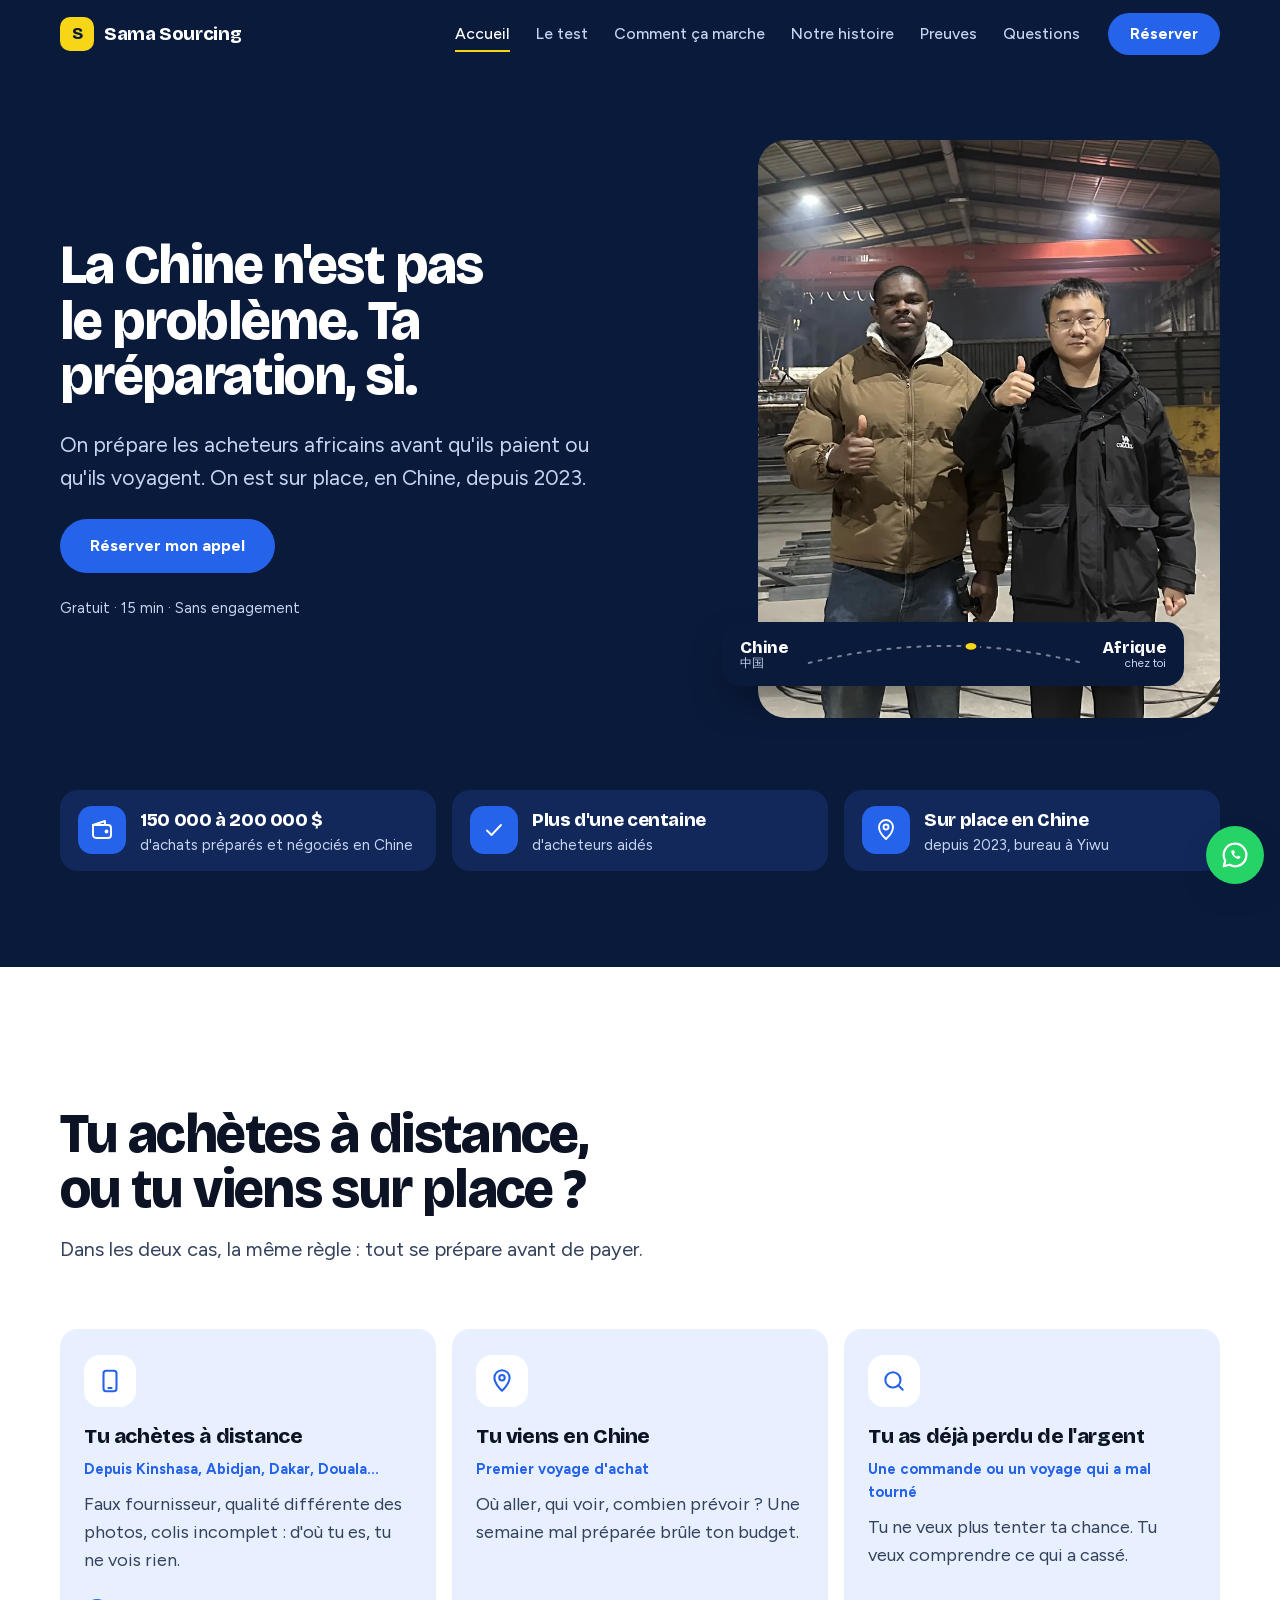
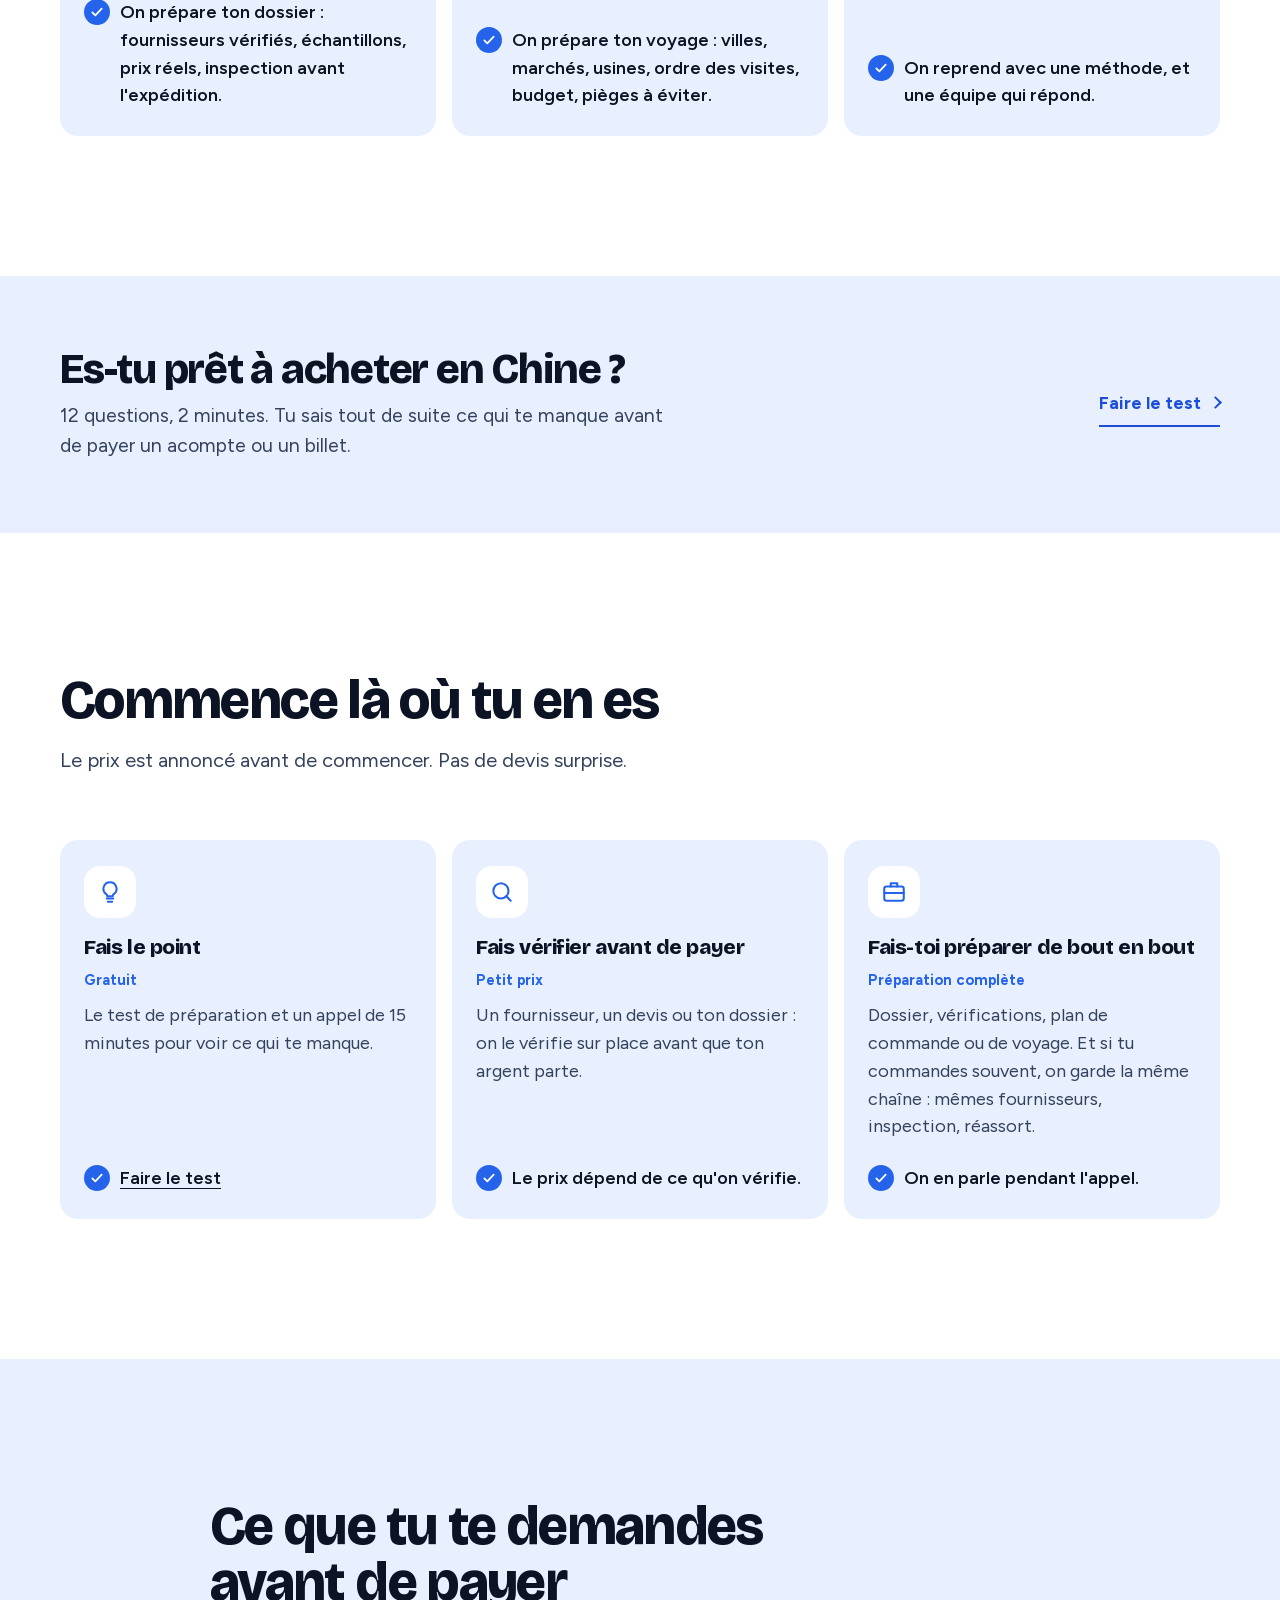
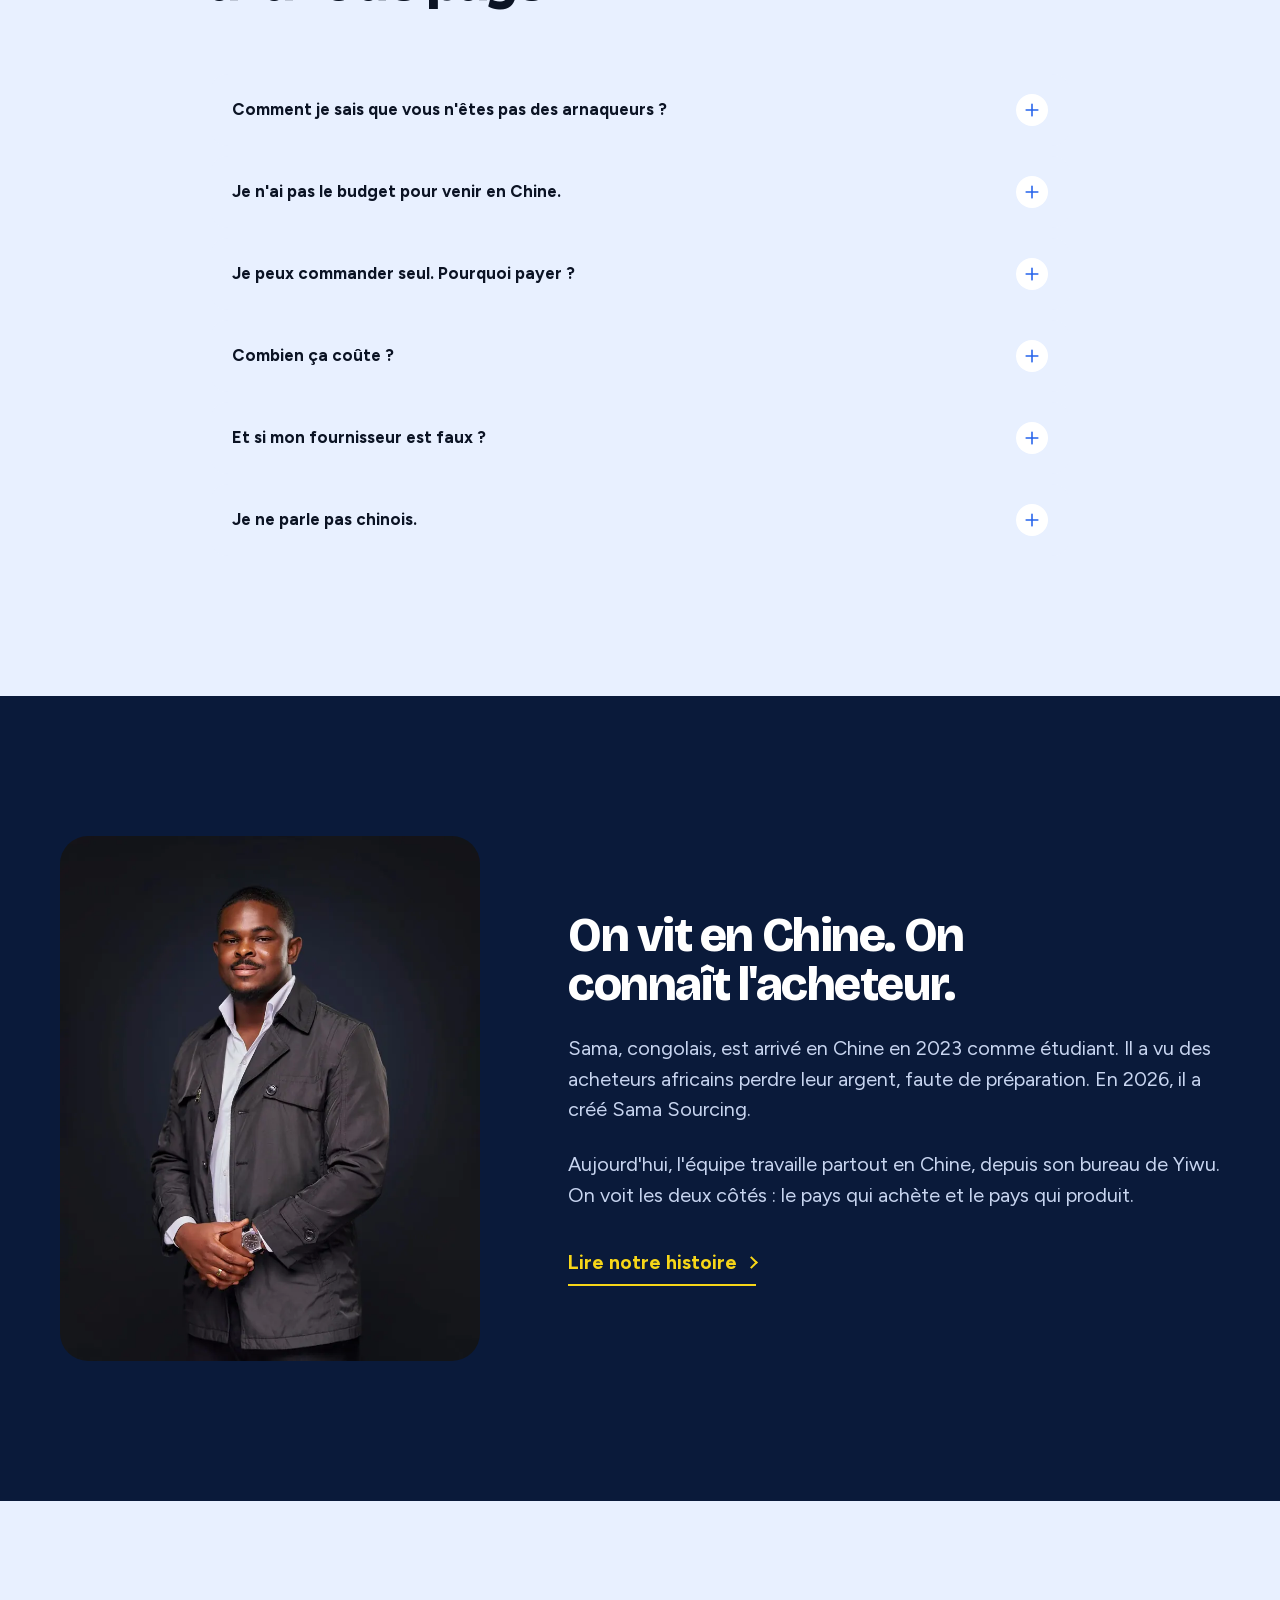
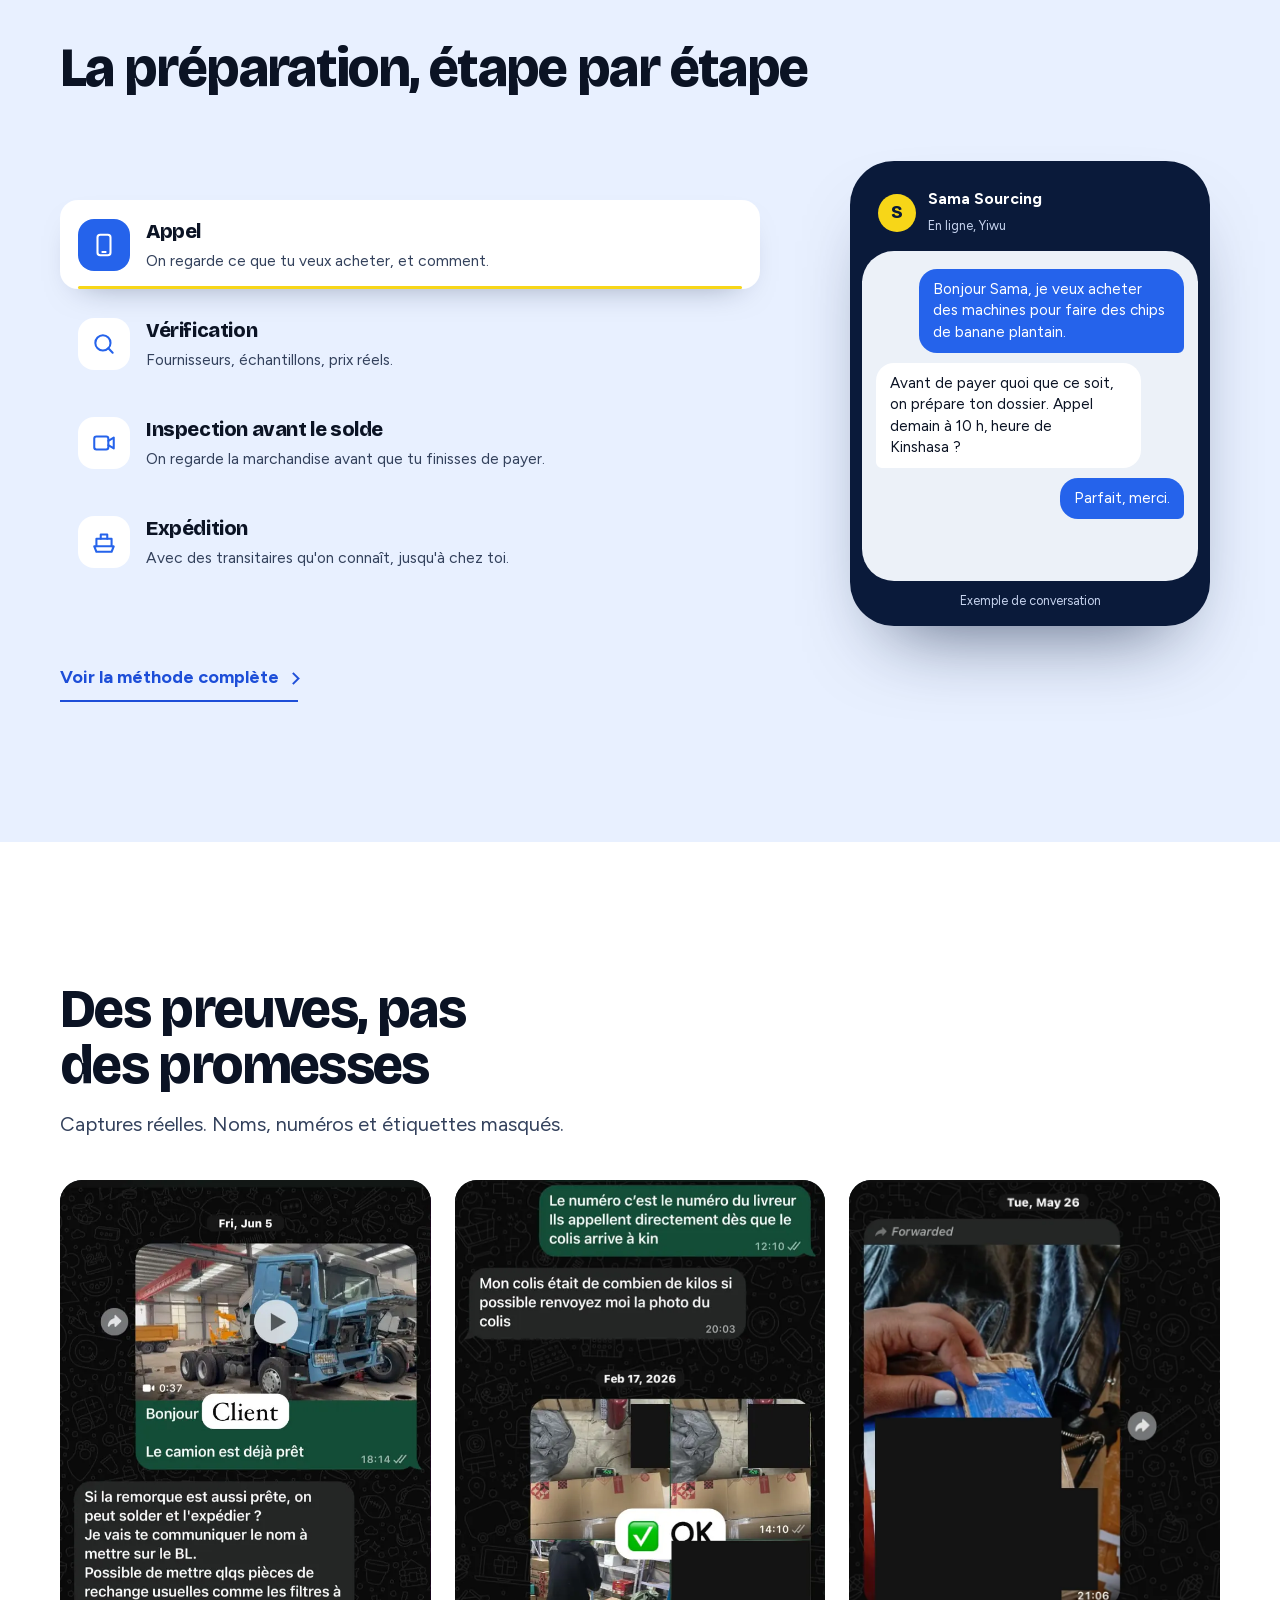
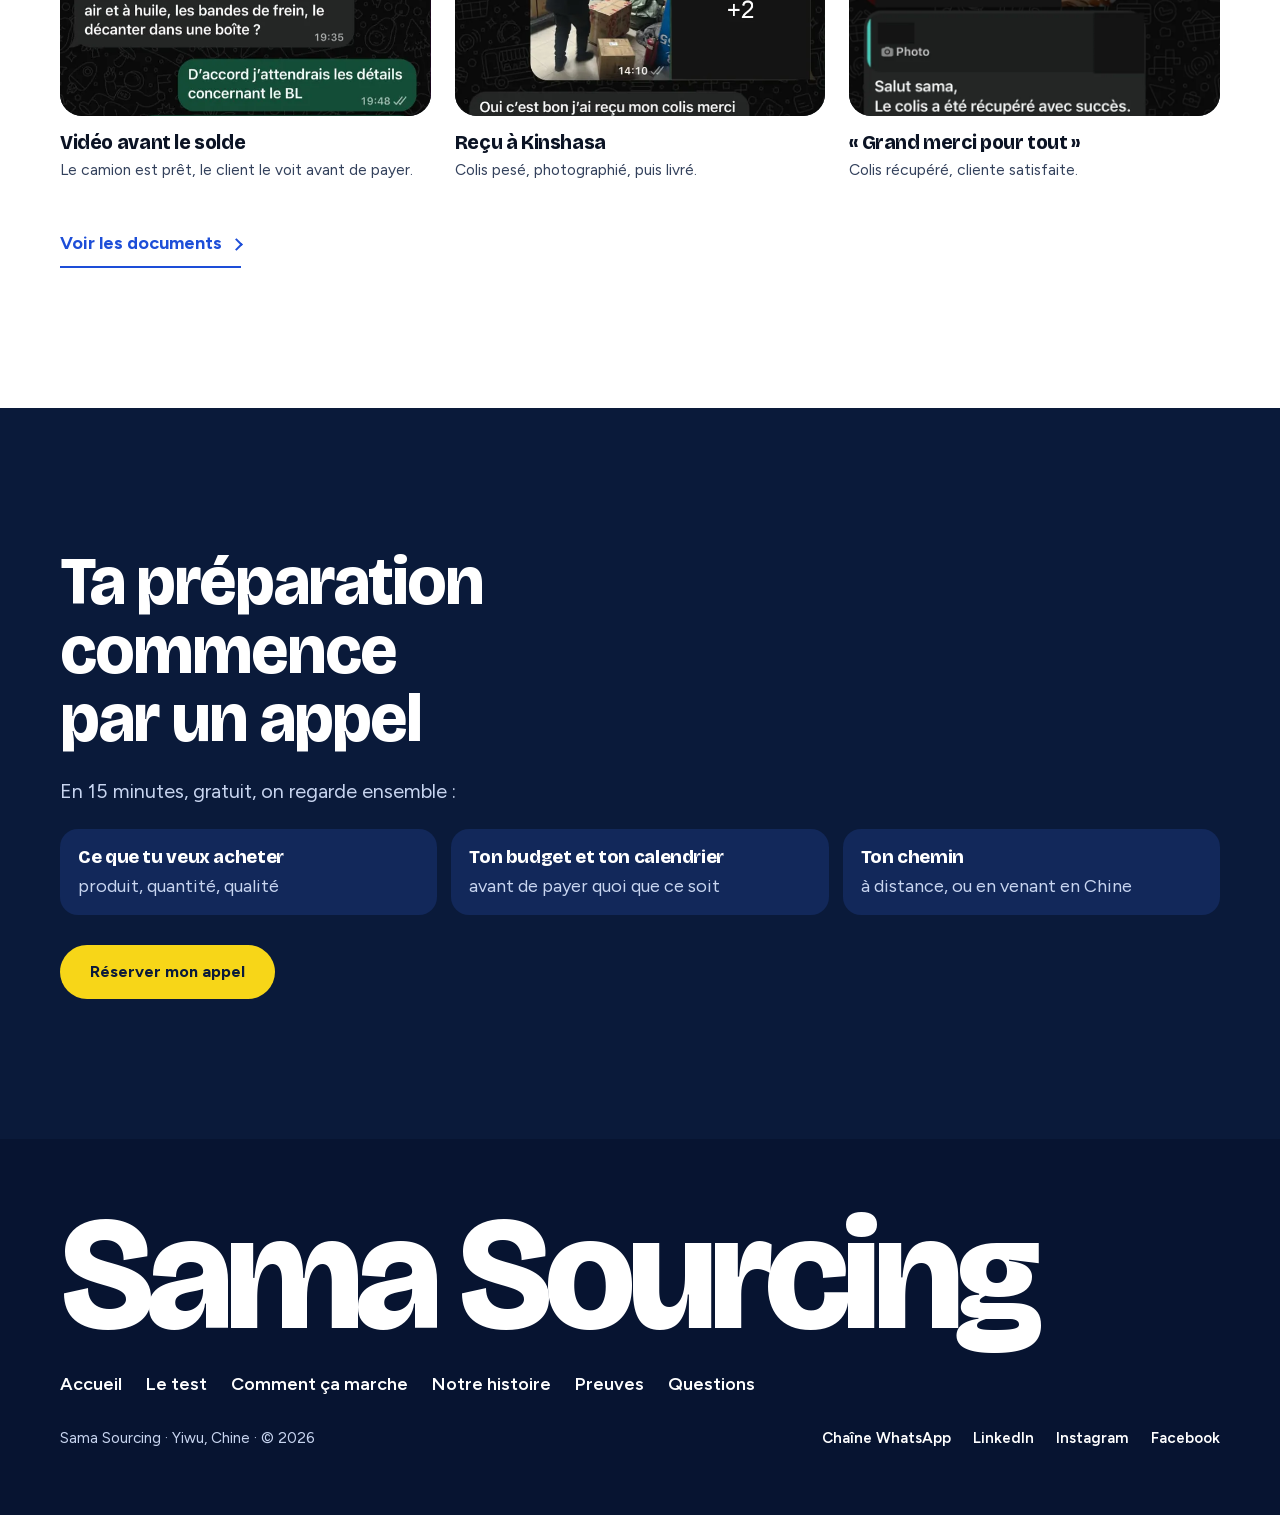
==== index.html @ 8d652d3e "Etat initial avant corrections (audit 17 nov 2026)" ====
<!doctype html>
<html lang="fr">
<head>
  <meta charset="utf-8">
  <meta name="viewport" content="width=device-width, initial-scale=1, viewport-fit=cover">
  <meta name="color-scheme" content="only light">
  <title>Acheter en Chine, bien préparé · Sama Sourcing</title>
  <meta name="claude:viewport-fit-sides" content="cover">
  <meta name="description" content="Tu veux acheter en Chine, à distance ou sur place ? On prépare ton dossier ou ton voyage avant que tu paies. Une équipe sur place en Chine depuis 2023.">
  <link rel="canonical" href="https://samasourcing.site/">

  <meta property="og:type" content="website">
  <meta property="og:locale" content="fr_FR">
  <meta property="og:site_name" content="Sama Sourcing">
  <meta property="og:title" content="La Chine n'est pas le problème. Ta préparation, si.">
  <meta property="og:description" content="Tu veux acheter en Chine, à distance ou sur place ? On prépare ton dossier ou ton voyage avant que tu paies. Une équipe sur place en Chine depuis 2023.">
  <meta property="og:image" content="https://samasourcing.site/assets/img/og.jpg">
  <meta property="og:image:width" content="1200">
  <meta property="og:image:height" content="630">
  <meta name="twitter:card" content="summary_large_image">
  <meta name="theme-color" content="#0A1A3A">

  <link rel="icon" href="assets/img/favicon.svg" type="image/svg+xml">
  <link rel="icon" href="assets/img/favicon-32.png" sizes="32x32" type="image/png">
  <link rel="apple-touch-icon" href="assets/img/apple-touch-icon.png">
  <link rel="stylesheet" href="assets/fonts/fonts.css">
  <link rel="stylesheet" href="assets/css/style.css?v=21">
  <link rel="preload" as="image" href="assets/img/hero-800.webp?v=2" imagesrcset="assets/img/hero-800.webp?v=2 800w, assets/img/hero-1600.webp?v=2 1600w" imagesizes="(min-width: 960px) 460px, 100vw">
</head>
<body>
  <!-- Icônes : un seul trait, réutilisées partout. pathLength="1" permet de les "dessiner" à l'apparition. -->
  <svg width="0" height="0" style="position:absolute" aria-hidden="true" focusable="false">
    <defs>
      <symbol id="i-clock" viewBox="0 0 24 24"><circle cx="12" cy="12" r="9" pathLength="1"/><path class="i-hand" d="M12 7v5l3 2" pathLength="1"/></symbol>
      <symbol id="i-search" viewBox="0 0 24 24"><circle cx="11" cy="11" r="7" pathLength="1"/><path d="M20 20l-4-4" pathLength="1"/></symbol>
      <symbol id="i-wallet" viewBox="0 0 24 24"><path d="M3 7h15a3 3 0 0 1 3 3v7a3 3 0 0 1-3 3H6a3 3 0 0 1-3-3z" pathLength="1"/><path d="M3 7l12-4v4" pathLength="1"/><circle cx="16.5" cy="13.5" r="1" pathLength="1"/></symbol>
      <symbol id="i-globe" viewBox="0 0 24 24"><circle cx="12" cy="12" r="9" pathLength="1"/><path d="M3 12h18M12 3c3 3.5 3 14.5 0 18M12 3c-3 3.5-3 14.5 0 18" pathLength="1"/></symbol>
      <symbol id="i-phone" viewBox="0 0 24 24"><rect x="6" y="2.5" width="12" height="19" rx="2.5" pathLength="1"/><path d="M10.5 18.5h3" pathLength="1"/></symbol>
      <symbol id="i-doc" viewBox="0 0 24 24"><path d="M6 3h8l4 4v14H6z" pathLength="1"/><path d="M14 3v4h4M9 12h6M9 16h4" pathLength="1"/></symbol>
      <symbol id="i-video" viewBox="0 0 24 24"><rect x="3" y="6" width="13" height="12" rx="2" pathLength="1"/><path d="M16 10l5-3v10l-5-3" pathLength="1"/></symbol>
      <symbol id="i-ship" viewBox="0 0 24 24"><path d="M3 16l2 5h14l2-5z" pathLength="1"/><path d="M5 16V9h14v7" pathLength="1"/><path d="M9 9V5h6v4" pathLength="1"/></symbol>
      <symbol id="i-check" viewBox="0 0 24 24"><path d="M5 12.5l4.5 4.5L19 7" pathLength="1"/></symbol>
      <symbol id="i-x" viewBox="0 0 24 24"><path d="M7 7l10 10M17 7L7 17" pathLength="1"/></symbol>
      <symbol id="i-chat" viewBox="0 0 24 24"><path d="M4 5h16v11H9l-5 4z" pathLength="1"/><path d="M8 10h8M8 13h5" pathLength="1"/></symbol>
      <symbol id="i-briefcase" viewBox="0 0 24 24"><rect x="3" y="7" width="18" height="13" rx="2" pathLength="1"/><path d="M9 7V4h6v3M3 13h18" pathLength="1"/></symbol>
      <symbol id="i-ceiling" viewBox="0 0 24 24"><path d="M3 5h18" pathLength="1"/><path d="M12 20V9M8 13l4-4 4 4" pathLength="1"/></symbol>
      <symbol id="i-factory" viewBox="0 0 24 24"><path d="M3 20V10l6 4v-4l6 4V5h6v15z" pathLength="1"/><path d="M7 17h2M12 17h2M17 17h2" pathLength="1"/></symbol>
      <symbol id="i-layers" viewBox="0 0 24 24"><path d="M12 3l9 5-9 5-9-5z" pathLength="1"/><path d="M3 13l9 5 9-5" pathLength="1"/></symbol>
      <symbol id="i-pin" viewBox="0 0 24 24"><path d="M12 21s-7-6.2-7-12a7 7 0 0 1 14 0c0 5.8-7 12-7 12z" pathLength="1"/><circle cx="12" cy="9" r="2.5" pathLength="1"/></symbol>
      <symbol id="i-bulb" viewBox="0 0 24 24"><path d="M9 18h6M10 21h4" pathLength="1"/><path d="M12 3a6 6 0 0 0-3.5 10.9c.6.5 1 1.2 1 2V16h5v-.1c0-.8.4-1.5 1-2A6 6 0 0 0 12 3z" pathLength="1"/></symbol>
      <symbol id="i-download" viewBox="0 0 24 24"><path d="M12 4v11M7 10l5 5 5-5"/><path d="M5 20h14"/></symbol>
      <symbol id="i-plus" viewBox="0 0 24 24"><path d="M12 5v14M5 12h14"/></symbol>
      <symbol id="i-play" viewBox="0 0 24 24"><path d="M8 5l11 7-11 7z"/></symbol>
    </defs>
  </svg>

  <a class="skip-link" href="#contenu">Aller au contenu</a>

  <header class="site-header">
    <div class="wrap header-inner">
      <a class="brand" href="index.html"><span class="brand-mark" aria-hidden="true">S</span>Sama Sourcing</a>
      <nav class="nav" id="menu" aria-label="Menu principal">
          <a href="index.html" aria-current="page">Accueil</a>
          <a href="score-de-preparation.html">Le test</a>
          <a href="comment-ca-marche.html">Comment ça marche</a>
          <a href="mon-histoire.html">Notre histoire</a>
          <a href="preuves.html">Preuves</a>
          <a href="questions.html">Questions</a>
      </nav>
      <a class="btn btn-small" href="https://calendly.com/samasourcing/appel-decouverte" target="_blank" rel="noopener">Réserver<span class="visually-hidden"> mon appel (nouvel onglet)</span></a>
      <button class="nav-toggle" type="button" aria-expanded="false" aria-controls="menu"><span class="visually-hidden">Ouvrir le menu</span><span class="nav-toggle-bars" aria-hidden="true"></span></button>
    </div>
  </header>

  <main id="contenu">

    <!-- 1. Haut de page -->
    <section class="hero" id="top" aria-labelledby="t-hero">
      <div class="wrap hero-grid">
        <div class="hero-text">
          <h1 id="t-hero">La Chine n'est pas le problème. Ta préparation, si.</h1>
          <p class="lead">On prépare les acheteurs africains avant qu'ils paient ou qu'ils voyagent. On est sur place, en Chine, depuis 2023.</p>
          <div class="hero-actions">
                        <a class="btn btn-primary" href="https://calendly.com/samasourcing/appel-decouverte" target="_blank" rel="noopener">Réserver mon appel</a>
          </div>
          <p class="note">Gratuit · 15 min · Sans engagement</p>
        </div>

        <figure class="hero-media">
          <img src="assets/img/hero-800.webp?v=2"
               srcset="assets/img/hero-800.webp?v=2 800w, assets/img/hero-1600.webp?v=2 1600w"
               sizes="(min-width: 960px) 460px, 100vw"
               width="1600" height="2133"
               alt="Sama, pouce levé, avec un fournisseur dans son usine en Chine, pendant une visite de vérification"
               fetchpriority="high">
          <figcaption class="route" aria-label="Trajet de la marchandise : de la Chine jusqu'en Afrique">
            <span class="route-end"><b>Chine</b><small>中国</small></span>
            <svg class="route-line" viewBox="0 0 200 40" preserveAspectRatio="none" aria-hidden="true">
              <path id="route-path" d="M6 30 Q100 -8 194 30" />
              <circle r="5" class="route-dot">
                <animateMotion dur="5s" repeatCount="indefinite"><mpath href="#route-path"/></animateMotion>
              </circle>
            </svg>
            <span class="route-end route-end-right"><b>Afrique</b><small>chez toi</small></span>
          </figcaption>
        </figure>
      </div>

      <!-- Ligne de preuve -->
      <ul class="wrap promises" aria-label="En chiffres">
        <li><span class="promise-icon"><svg aria-hidden="true"><use href="#i-wallet"/></svg></span><b>150 000 à 200 000 $</b><span>d'achats préparés et négociés en Chine</span></li>
        <li><span class="promise-icon"><svg aria-hidden="true"><use href="#i-check"/></svg></span><b>Plus d'une centaine</b><span>d'acheteurs aidés</span></li>
        <li><span class="promise-icon"><svg aria-hidden="true"><use href="#i-pin"/></svg></span><b>Sur place en Chine</b><span>depuis 2023, bureau à Yiwu</span></li>
      </ul>
    </section>

    <!-- 2. Les chemins de l'acheteur -->
    <section class="section" id="profils" aria-labelledby="t-profils">
      <div class="wrap">
        <div class="section-head" data-reveal>
          <h2 id="t-profils">Tu achètes à distance, ou tu viens sur place&nbsp;?</h2>
          <p class="sub">Dans les deux cas, la même règle&nbsp;: tout se prépare avant de payer.</p>
        </div>
        <ul class="cards cards-3 profiles">
          <li class="card profile" data-reveal>
            <span class="flip-icon"><svg aria-hidden="true"><use href="#i-phone"/></svg></span>
            <b>Tu achètes à distance</b>
            <span class="profile-who">Depuis Kinshasa, Abidjan, Dakar, Douala…</span>
            <span>Faux fournisseur, qualité différente des photos, colis incomplet&nbsp;: d'où tu es, tu ne vois rien.</span>
            <span class="profile-fix"><svg aria-hidden="true"><use href="#i-check"/></svg>On prépare ton dossier&nbsp;: fournisseurs vérifiés, échantillons, prix réels, inspection avant l'expédition.</span>
          </li>
          <li class="card profile" data-reveal>
            <span class="flip-icon"><svg aria-hidden="true"><use href="#i-pin"/></svg></span>
            <b>Tu viens en Chine</b>
            <span class="profile-who">Premier voyage d'achat</span>
            <span>Où aller, qui voir, combien prévoir&nbsp;? Une semaine mal préparée brûle ton budget.</span>
            <span class="profile-fix"><svg aria-hidden="true"><use href="#i-check"/></svg>On prépare ton voyage&nbsp;: villes, marchés, usines, ordre des visites, budget, pièges à éviter.</span>
          </li>
          <li class="card profile" data-reveal>
            <span class="flip-icon"><svg aria-hidden="true"><use href="#i-search"/></svg></span>
            <b>Tu as déjà perdu de l'argent</b>
            <span class="profile-who">Une commande ou un voyage qui a mal tourné</span>
            <span>Tu ne veux plus tenter ta chance. Tu veux comprendre ce qui a cassé.</span>
            <span class="profile-fix"><svg aria-hidden="true"><use href="#i-check"/></svg>On reprend avec une méthode, et une équipe qui répond.</span>
          </li>
        </ul>
      </div>
    </section>

    <!-- Le test de préparation -->
    <section class="quiz-teaser" aria-labelledby="t-teaser">
      <div class="wrap" data-reveal>
        <div>
          <h2 id="t-teaser">Es-tu prêt à acheter en Chine&nbsp;?</h2>
          <p>12 questions, 2 minutes. Tu sais tout de suite ce qui te manque avant de payer un acompte ou un billet.</p>
        </div>
        <a class="more-link" href="score-de-preparation.html">Faire le test</a>
      </div>
    </section>

    <!-- Trois portes -->
    <section class="section" id="portes" aria-labelledby="t-portes">
      <div class="wrap">
        <div class="section-head" data-reveal>
          <h2 id="t-portes">Commence là où tu en es</h2>
          <p class="sub">Le prix est annoncé avant de commencer. Pas de devis surprise.</p>
        </div>
        <ul class="cards cards-3 profiles">
          <li class="card profile" data-reveal>
            <span class="flip-icon"><svg aria-hidden="true"><use href="#i-bulb"/></svg></span>
            <b>Fais le point</b>
            <span class="profile-who">Gratuit</span>
            <span>Le test de préparation et un appel de 15 minutes pour voir ce qui te manque.</span>
            <span class="profile-fix"><svg aria-hidden="true"><use href="#i-check"/></svg><a href="score-de-preparation.html">Faire le test</a></span>
          </li>
          <li class="card profile" data-reveal>
            <span class="flip-icon"><svg aria-hidden="true"><use href="#i-search"/></svg></span>
            <b>Fais vérifier avant de payer</b>
            <span class="profile-who">Petit prix</span>
            <span>Un fournisseur, un devis ou ton dossier&nbsp;: on le vérifie sur place avant que ton argent parte.</span>
            <span class="profile-fix"><svg aria-hidden="true"><use href="#i-check"/></svg>Le prix dépend de ce qu'on vérifie.</span>
          </li>
          <li class="card profile" data-reveal>
            <span class="flip-icon"><svg aria-hidden="true"><use href="#i-briefcase"/></svg></span>
            <b>Fais-toi préparer de bout en bout</b>
            <span class="profile-who">Préparation complète</span>
            <span>Dossier, vérifications, plan de commande ou de voyage. Et si tu commandes souvent, on garde la même chaîne&nbsp;: mêmes fournisseurs, inspection, réassort.</span>
            <span class="profile-fix"><svg aria-hidden="true"><use href="#i-check"/></svg>On en parle pendant l'appel.</span>
          </li>
        </ul>
      </div>
    </section>

    <!-- Objections -->
    <section class="section section-sky" id="objections" aria-labelledby="t-objections">
      <div class="wrap faq-solo">
        <div class="section-head" data-reveal>
          <h2 id="t-objections">Ce que tu te demandes avant de payer</h2>
        </div>
        <div class="faq">
          <details>
            <summary>Comment je sais que vous n'êtes pas des arnaqueurs&nbsp;?<svg aria-hidden="true"><use href="#i-plus"/></svg></summary>
            <div class="faq-a"><p>Notre bureau a une adresse, et tu peux y venir&nbsp;: marché Binwang, zone C, porte 3, 4<sup>e</sup> étage, n°&nbsp;425-2, Yiwu (宾王市场C区3号门，3楼26号上4楼425-2号). On t'envoie des vidéos et de vrais documents. Et on te répond avant que tu paies.</p></div>
          </details>
          <details>
            <summary>Je n'ai pas le budget pour venir en Chine.<svg aria-hidden="true"><use href="#i-plus"/></svg></summary>
            <div class="faq-a"><p>Tu n'as pas besoin de venir. Le chemin à distance existe, et il coûte moins cher qu'un voyage.</p></div>
          </details>
          <details>
            <summary>Je peux commander seul. Pourquoi payer&nbsp;?<svg aria-hidden="true"><use href="#i-plus"/></svg></summary>
            <div class="faq-a"><p>Parce que d'où tu es, tu ne vois pas ce qui se passe ici. Nous, si&nbsp;: on voit le fournisseur et la marchandise avant toi.</p></div>
          </details>
          <details>
            <summary>Combien ça coûte&nbsp;?<svg aria-hidden="true"><use href="#i-plus"/></svg></summary>
            <div class="faq-a"><p>Ça dépend de ce que tu achètes et de ta façon d'acheter. Le prix est annoncé avant de commencer, sans surprise. On en parle pendant l'appel.</p></div>
          </details>
          <details>
            <summary>Et si mon fournisseur est faux&nbsp;?<svg aria-hidden="true"><use href="#i-plus"/></svg></summary>
            <div class="faq-a"><p>C'est exactement ce que la préparation évite&nbsp;: on le vérifie avant que tu paies, sur place quand il le faut.</p></div>
          </details>
          <details>
            <summary>Je ne parle pas chinois.<svg aria-hidden="true"><use href="#i-plus"/></svg></summary>
            <div class="faq-a"><p>C'est notre travail, pas le tien. On parle mandarin et on négocie pour toi.</p></div>
          </details>
        </div>
      </div>
    </section>

    <!-- Qui est Sama, en bref -->
    <section class="section about" id="qui" aria-labelledby="t-qui">
      <div class="wrap">
        <div class="bio">
          <figure class="bio-photo" data-reveal>
            <img src="assets/img/portrait-800.webp?v=2"
                 srcset="assets/img/portrait-800.webp?v=2 800w, assets/img/portrait-1600.webp?v=2 1600w"
                 sizes="(min-width: 960px) 420px, 100vw"
                 width="800" height="1000" loading="lazy"
                 alt="Portrait de Sama, fondateur de Sama Sourcing">
          </figure>
          <div class="bio-text" data-reveal>
            <h2 id="t-qui">On vit en Chine. On connaît l'acheteur.</h2>
            <p>Sama, congolais, est arrivé en Chine en 2023 comme étudiant. Il a vu des acheteurs africains perdre leur argent, faute de préparation. En 2026, il a créé Sama Sourcing.</p>
            <p>Aujourd'hui, l'équipe travaille partout en Chine, depuis son bureau de Yiwu. On voit les deux côtés&nbsp;: le pays qui achète et le pays qui produit.</p>
            <p class="more-row"><a class="more-link more-link-light" href="mon-histoire.html">Lire notre histoire</a></p>
          </div>
        </div>
      </div>
    </section>

    <!-- Comment ça marche, en bref (4 étapes) -->
    <section class="section tracker-section" id="methode-court" aria-labelledby="t-methode">
      <div class="wrap">
        <div class="section-head" data-reveal>
          <h2 id="t-methode">La préparation, étape par étape</h2>
        </div>

        <div class="tracker" data-tracker>
          <ol class="stepper" role="tablist" aria-label="Les étapes de la méthode">
            <li role="presentation">
              <button class="step" type="button" role="tab" id="tab-1" aria-controls="msg-1" aria-selected="true">
                <span class="step-dot"><svg aria-hidden="true"><use href="#i-phone"/></svg></span>
                <span class="step-text"><b>Appel</b><span>On regarde ce que tu veux acheter, et comment.</span></span>
                <span class="step-bar" aria-hidden="true"><i></i></span>
              </button>
            </li>
            <li role="presentation">
              <button class="step" type="button" role="tab" id="tab-2" aria-controls="msg-2" aria-selected="false" tabindex="-1">
                <span class="step-dot"><svg aria-hidden="true"><use href="#i-search"/></svg></span>
                <span class="step-text"><b>Vérification</b><span>Fournisseurs, échantillons, prix réels.</span></span>
                <span class="step-bar" aria-hidden="true"><i></i></span>
              </button>
            </li>
            <li role="presentation">
              <button class="step" type="button" role="tab" id="tab-3" aria-controls="msg-3" aria-selected="false" tabindex="-1">
                <span class="step-dot"><svg aria-hidden="true"><use href="#i-video"/></svg></span>
                <span class="step-text"><b>Inspection avant le solde</b><span>On regarde la marchandise avant que tu finisses de payer.</span></span>
                <span class="step-bar" aria-hidden="true"><i></i></span>
              </button>
            </li>
            <li role="presentation">
              <button class="step" type="button" role="tab" id="tab-4" aria-controls="msg-4" aria-selected="false" tabindex="-1">
                <span class="step-dot"><svg aria-hidden="true"><use href="#i-ship"/></svg></span>
                <span class="step-text"><b>Expédition</b><span>Avec des transitaires qu'on connaît, jusqu'à chez toi.</span></span>
                <span class="step-bar" aria-hidden="true"><i></i></span>
              </button>
            </li>
          </ol>

          <div class="phone" aria-label="Exemple de conversation WhatsApp avec Sama">
            <div class="phone-top">
              <span class="phone-avatar" aria-hidden="true">S</span>
              <span><b>Sama Sourcing</b><small>En ligne, Yiwu</small></span>
            </div>
            <div class="phone-screen">
              <div class="chat" id="msg-1" role="tabpanel" aria-labelledby="tab-1">
                <p class="bubble bubble-in">Bonjour Sama, je veux acheter des machines pour faire des chips de banane plantain.</p>
                <p class="bubble bubble-out">Avant de payer quoi que ce soit, on prépare ton dossier. Appel demain à 10 h, heure de Kinshasa&nbsp;?</p>
                <p class="bubble bubble-in">Parfait, merci.</p>
              </div>
              <div class="chat" id="msg-2" role="tabpanel" aria-labelledby="tab-2" hidden>
                <p class="bubble bubble-out">On a visité 3 fabricants cette semaine.</p>
                <p class="bubble bubble-out bubble-file"><svg aria-hidden="true"><use href="#i-doc"/></svg><span><b>Comparatif_fournisseurs.pdf</b><small>Prix, capacités, photos réelles</small></span></p>
                <p class="bubble bubble-in">Je prends l'option 2.</p>
              </div>
              <div class="chat" id="msg-3" role="tabpanel" aria-labelledby="tab-3" hidden>
                <p class="bubble bubble-out">La machine est arrivée au bureau. Voici la vidéo de contrôle.</p>
                <p class="bubble bubble-out bubble-video"><span class="video-thumb"><svg aria-hidden="true"><use href="#i-play"/></svg></span><small>Vidéo de contrôle</small></p>
                <p class="bubble bubble-in">C'est bon pour moi.</p>
              </div>
              <div class="chat" id="msg-4" role="tabpanel" aria-labelledby="tab-4" hidden>
                <p class="bubble bubble-out">Conteneur chargé. Départ vers Matadi.</p>
                <p class="bubble bubble-out bubble-file"><svg aria-hidden="true"><use href="#i-ship"/></svg><span><b>Documents d'expédition</b><small>Envoyés au transitaire</small></span></p>
                <p class="bubble bubble-in">Merci Sama.</p>
              </div>
            </div>
            <p class="phone-note">Exemple de conversation</p>
          </div>
        </div>
        <p class="more-row" data-reveal><a class="more-link" href="comment-ca-marche.html">Voir la méthode complète</a></p>
      </div>
    </section>

    <!-- Preuves, aperçu -->
    <section class="section proofs" aria-labelledby="t-preuves">
      <div class="wrap">
        <div class="proofs-head" data-reveal>
          <h2 id="t-preuves">Des preuves, pas des promesses</h2>
          <p class="sub">Captures réelles. Noms, numéros et étiquettes masqués.</p>
        </div>
        <!-- Captures masquées (originaux dans photos-brutes/, à ne pas publier) -->
        <ul class="chats" data-gallery tabindex="0" aria-label="Captures de conversations avec des clients">
          <li data-reveal>
            <a href="assets/img/preuve-whatsapp-camion-1600.webp" class="thumb" data-caption="Camion prêt à l'usine : vidéo envoyée au client avant le solde."><img src="assets/img/preuve-whatsapp-camion-800.webp" width="665" height="1150" loading="lazy" alt="Conversation WhatsApp : vidéo d'un camion prêt à l'usine, le client demande à solder et expédier"></a>
            <p><b>Vidéo avant le solde</b>Le camion est prêt, le client le voit avant de payer.</p>
          </li>
          <li data-reveal>
            <a href="assets/img/preuve-whatsapp-colis-kin-1600.webp" class="thumb" data-caption="Colis pesé et photographié, puis reçu par le client à Kinshasa."><img src="assets/img/preuve-whatsapp-colis-kin-800.webp" width="670" height="1110" loading="lazy" alt="Conversation WhatsApp : photos du colis sur la balance, le client confirme la réception"></a>
            <p><b>Reçu à Kinshasa</b>Colis pesé, photographié, puis livré.</p>
          </li>
          <li data-reveal>
            <a href="assets/img/preuve-whatsapp-colis-recu-1600.webp" class="thumb" data-caption="Colis récupéré par une cliente : « Grand merci pour tout »."><img src="assets/img/preuve-whatsapp-colis-recu-800.webp" width="800" height="1360" loading="lazy" alt="Conversation WhatsApp : une cliente confirme avoir récupéré son colis et remercie Sama"></a>
            <p><b>«&nbsp;Grand merci pour tout&nbsp;»</b>Colis récupéré, cliente satisfaite.</p>
          </li>
        </ul>
        <p class="more-row" data-reveal><a class="more-link" href="preuves.html">Voir les documents</a></p>
      </div>
    </section>

    <!-- Appel final -->
    <section class="final" id="final" aria-labelledby="t-final">
      <div class="wrap final-inner">
        <h2 id="t-final">Ta préparation commence par un appel</h2>
        <p>En 15 minutes, gratuit, on regarde ensemble&nbsp;:</p>
        <ul class="final-points">
          <li><b>Ce que tu veux acheter</b> produit, quantité, qualité</li>
          <li><b>Ton budget et ton calendrier</b> avant de payer quoi que ce soit</li>
          <li><b>Ton chemin</b> à distance, ou en venant en Chine</li>
        </ul>
        <a class="btn btn-yellow" href="https://calendly.com/samasourcing/appel-decouverte" target="_blank" rel="noopener">Réserver mon appel</a>
      </div>
    </section>
  </main>

  <!-- Pied de page -->
  <footer class="site-footer">
    <div class="wrap">
      <p class="footer-name">Sama Sourcing</p>
      <ul class="footer-nav" aria-label="Pages">
          <li><a href="index.html">Accueil</a></li>
          <li><a href="score-de-preparation.html">Le test</a></li>
          <li><a href="comment-ca-marche.html">Comment ça marche</a></li>
          <li><a href="mon-histoire.html">Notre histoire</a></li>
          <li><a href="preuves.html">Preuves</a></li>
          <li><a href="questions.html">Questions</a></li>
      </ul>
      <div class="footer-row">
        <p>Sama Sourcing · Yiwu, Chine · © 2026</p>
        <!-- [À FOURNIR] liens des réseaux et email de contact -->
        <ul class="social">
          <li><a href="#" target="_blank" rel="noopener">Chaîne WhatsApp</a></li>
          <li><a href="#" target="_blank" rel="noopener">LinkedIn</a></li>
          <li><a href="#" target="_blank" rel="noopener">Instagram</a></li>
          <li><a href="#" target="_blank" rel="noopener">Facebook</a></li>
        </ul>
      </div>
    </div>
  </footer>

  <!-- Lightbox -->
  <dialog class="lightbox" id="lightbox" aria-label="Image agrandie">
    <button class="lb-close" type="button" aria-label="Fermer">×</button>
    <button class="lb-nav lb-prev" type="button" aria-label="Image précédente">‹</button>
    <figure>
      <img alt="">
      <figcaption></figcaption>
    </figure>
    <button class="lb-nav lb-next" type="button" aria-label="Image suivante">›</button>
  </dialog>

  <!-- Bouton WhatsApp flottant -->
  <a class="wa-float" href="https://wa.me/8619824786223?text=Bonjour%20Sama%20Sourcing%2C%20je%20veux%20pr%C3%A9parer%20un%20achat%20en%20Chine." target="_blank" rel="noopener">
    <svg viewBox="0 0 24 24" aria-hidden="true"><path d="M12 3a9 9 0 0 0-7.8 13.5L3 21l4.6-1.2A9 9 0 1 0 12 3z"/><path d="M9 8.5c0 3.5 3 6.5 6.5 6.5l1-1.6-2-1-1 .9c-1-.4-2-1.4-2.4-2.4l.9-1-1-2z"/></svg>
    <span class="visually-hidden">Écrire à Sama Sourcing sur WhatsApp (nouvel onglet)</span>
  </a>

  <script src="assets/js/main.js?v=6" defer></script>
</body>
</html>
---- assets/fonts/fonts.css ----
/* Polices locales (Bricolage Grotesque, Figtree) — Google Fonts, licence SIL Open Font License */
/* latin-ext */
@font-face {
  font-family: 'Bricolage Grotesque';
  font-style: normal;
  font-weight: 600;
  font-stretch: 100%;
  font-display: swap;
  src: url(BricolageGrotesque-latin-ext.woff2) format('woff2');
  unicode-range: U+0100-02BA, U+02BD-02C5, U+02C7-02CC, U+02CE-02D7, U+02DD-02FF, U+0304, U+0308, U+0329, U+1D00-1DBF, U+1E00-1E9F, U+1EF2-1EFF, U+2020, U+20A0-20AB, U+20AD-20C4, U+2113, U+2C60-2C7F, U+A720-A7FF;
}
/* latin */
@font-face {
  font-family: 'Bricolage Grotesque';
  font-style: normal;
  font-weight: 600;
  font-stretch: 100%;
  font-display: swap;
  src: url(BricolageGrotesque-latin.woff2) format('woff2');
  unicode-range: U+0000-00FF, U+0131, U+0152-0153, U+02BB-02BC, U+02C6, U+02DA, U+02DC, U+0304, U+0308, U+0329, U+2000-206F, U+20AC, U+2122, U+2191, U+2193, U+2212, U+2215, U+FEFF, U+FFFD;
}
/* latin-ext */
@font-face {
  font-family: 'Bricolage Grotesque';
  font-style: normal;
  font-weight: 800;
  font-stretch: 100%;
  font-display: swap;
  src: url(BricolageGrotesque-latin-ext.woff2) format('woff2');
  unicode-range: U+0100-02BA, U+02BD-02C5, U+02C7-02CC, U+02CE-02D7, U+02DD-02FF, U+0304, U+0308, U+0329, U+1D00-1DBF, U+1E00-1E9F, U+1EF2-1EFF, U+2020, U+20A0-20AB, U+20AD-20C4, U+2113, U+2C60-2C7F, U+A720-A7FF;
}
/* latin */
@font-face {
  font-family: 'Bricolage Grotesque';
  font-style: normal;
  font-weight: 800;
  font-stretch: 100%;
  font-display: swap;
  src: url(BricolageGrotesque-latin.woff2) format('woff2');
  unicode-range: U+0000-00FF, U+0131, U+0152-0153, U+02BB-02BC, U+02C6, U+02DA, U+02DC, U+0304, U+0308, U+0329, U+2000-206F, U+20AC, U+2122, U+2191, U+2193, U+2212, U+2215, U+FEFF, U+FFFD;
}
/* latin-ext */
@font-face {
  font-family: 'Figtree';
  font-style: normal;
  font-weight: 400;
  font-display: swap;
  src: url(Figtree-latin-ext.woff2) format('woff2');
  unicode-range: U+0100-02BA, U+02BD-02C5, U+02C7-02CC, U+02CE-02D7, U+02DD-02FF, U+0304, U+0308, U+0329, U+1D00-1DBF, U+1E00-1E9F, U+1EF2-1EFF, U+2020, U+20A0-20AB, U+20AD-20C4, U+2113, U+2C60-2C7F, U+A720-A7FF;
}
/* latin */
@font-face {
  font-family: 'Figtree';
  font-style: normal;
  font-weight: 400;
  font-display: swap;
  src: url(Figtree-latin.woff2) format('woff2');
  unicode-range: U+0000-00FF, U+0131, U+0152-0153, U+02BB-02BC, U+02C6, U+02DA, U+02DC, U+0304, U+0308, U+0329, U+2000-206F, U+20AC, U+2122, U+2191, U+2193, U+2212, U+2215, U+FEFF, U+FFFD;
}
/* latin-ext */
@font-face {
  font-family: 'Figtree';
  font-style: normal;
  font-weight: 500;
  font-display: swap;
  src: url(Figtree-latin-ext.woff2) format('woff2');
  unicode-range: U+0100-02BA, U+02BD-02C5, U+02C7-02CC, U+02CE-02D7, U+02DD-02FF, U+0304, U+0308, U+0329, U+1D00-1DBF, U+1E00-1E9F, U+1EF2-1EFF, U+2020, U+20A0-20AB, U+20AD-20C4, U+2113, U+2C60-2C7F, U+A720-A7FF;
}
/* latin */
@font-face {
  font-family: 'Figtree';
  font-style: normal;
  font-weight: 500;
  font-display: swap;
  src: url(Figtree-latin.woff2) format('woff2');
  unicode-range: U+0000-00FF, U+0131, U+0152-0153, U+02BB-02BC, U+02C6, U+02DA, U+02DC, U+0304, U+0308, U+0329, U+2000-206F, U+20AC, U+2122, U+2191, U+2193, U+2212, U+2215, U+FEFF, U+FFFD;
}
/* latin-ext */
@font-face {
  font-family: 'Figtree';
  font-style: normal;
  font-weight: 600;
  font-display: swap;
  src: url(Figtree-latin-ext.woff2) format('woff2');
  unicode-range: U+0100-02BA, U+02BD-02C5, U+02C7-02CC, U+02CE-02D7, U+02DD-02FF, U+0304, U+0308, U+0329, U+1D00-1DBF, U+1E00-1E9F, U+1EF2-1EFF, U+2020, U+20A0-20AB, U+20AD-20C4, U+2113, U+2C60-2C7F, U+A720-A7FF;
}
/* latin */
@font-face {
  font-family: 'Figtree';
  font-style: normal;
  font-weight: 600;
  font-display: swap;
  src: url(Figtree-latin.woff2) format('woff2');
  unicode-range: U+0000-00FF, U+0131, U+0152-0153, U+02BB-02BC, U+02C6, U+02DA, U+02DC, U+0304, U+0308, U+0329, U+2000-206F, U+20AC, U+2122, U+2191, U+2193, U+2212, U+2215, U+FEFF, U+FFFD;
}
/* latin-ext */
@font-face {
  font-family: 'Figtree';
  font-style: normal;
  font-weight: 700;
  font-display: swap;
  src: url(Figtree-latin-ext.woff2) format('woff2');
  unicode-range: U+0100-02BA, U+02BD-02C5, U+02C7-02CC, U+02CE-02D7, U+02DD-02FF, U+0304, U+0308, U+0329, U+1D00-1DBF, U+1E00-1E9F, U+1EF2-1EFF, U+2020, U+20A0-20AB, U+20AD-20C4, U+2113, U+2C60-2C7F, U+A720-A7FF;
}
/* latin */
@font-face {
  font-family: 'Figtree';
  font-style: normal;
  font-weight: 700;
  font-display: swap;
  src: url(Figtree-latin.woff2) format('woff2');
  unicode-range: U+0000-00FF, U+0131, U+0152-0153, U+02BB-02BC, U+02C6, U+02DA, U+02DC, U+0304, U+0308, U+0329, U+2000-206F, U+20AC, U+2122, U+2191, U+2193, U+2212, U+2215, U+FEFF, U+FFFD;
}
---- assets/css/style.css ----
/* Sama Sourcing — feuille de style
   Idée : le trajet d'une commande, de Yiwu à Matadi, porte toute la page.
   Champs de couleur francs (bleu nuit, bleu ciel, bleu Sama) ; le jaune du drapeau de la RDC sert de signal
   (ce qui bouge, ce qui est actif, l'action finale). Pas de dégradés, pas d'étiquettes au-dessus des titres. */

:root {
  color-scheme: light;
  --night: #0A1A3A;      /* fond bleu nuit */
  --night-2: #12285A;    /* surface sur bleu nuit */
  --sky: #E8F0FF;        /* bleu ciel, sections claires */
  --paper: #FFFFFF;
  --ink: #0B1324;        /* texte sur fond clair */
  --ink-2: #33415C;      /* texte secondaire sur fond clair */
  --mist-ink: #C8D5F0;   /* texte secondaire sur bleu nuit */
  --blue: #2563EB;       /* bleu Sama Sourcing */
  --blue-deep: #1D4ED8;
  --yellow: #F7D618;     /* jaune du drapeau RDC : signal */

  --display: "Bricolage Grotesque", "Avenir Next", "Segoe UI", system-ui, sans-serif;
  --body: "Figtree", "Segoe UI", system-ui, -apple-system, Roboto, sans-serif;

  --r-lg: 28px;
  --r-md: 18px;
  --max: 1160px;
  --ease-out: cubic-bezier(0.23, 1, 0.32, 1);
  --ease-in-out: cubic-bezier(0.77, 0, 0.175, 1);
}

/* Base */
*, *::before, *::after { box-sizing: border-box; }
html { -webkit-text-size-adjust: 100%; scroll-behavior: smooth; scroll-padding-top: 84px; scrollbar-color: var(--blue) var(--sky); }
body {
  margin: 0; background: var(--paper); color: var(--ink);
  font-family: var(--body); font-size: 17px; line-height: 1.55;
  -webkit-font-smoothing: antialiased; caret-color: var(--blue);
}
@media (min-width: 960px) { body { font-size: 18px; } }
body::before {
  content: ""; position: fixed; inset: 0 0 auto; height: env(safe-area-inset-top, 0px);
  z-index: 60; background: var(--night);
}
::selection { background: var(--yellow); color: var(--night); }

img { max-width: 100%; height: auto; display: block; }
svg { fill: none; stroke: currentColor; stroke-width: 1.9; stroke-linecap: round; stroke-linejoin: round; }
h1, h2, h3 { font-family: var(--display); margin: 0; text-wrap: balance; letter-spacing: -0.03em; }
h1 { font-size: clamp(2.5rem, 7.6vw, 4.6rem); line-height: 0.98; font-weight: 800; }
h2 { font-size: clamp(2rem, 5.4vw, 3.4rem); line-height: 1.02; font-weight: 800; }
h3 { font-size: 1.2rem; line-height: 1.2; font-weight: 600; letter-spacing: -0.015em; }
p { margin: 0; }
a { color: inherit; text-underline-offset: 4px; }
ul, ol { margin: 0; padding: 0; list-style: none; }
button { font: inherit; color: inherit; }

:focus-visible { outline: 3px solid var(--yellow); outline-offset: 3px; border-radius: 10px; }
.visually-hidden { position: absolute !important; width: 1px; height: 1px; overflow: hidden; clip: rect(0 0 0 0); white-space: nowrap; }
.skip-link {
  position: absolute; left: 12px; top: -60px; z-index: 100;
  background: var(--yellow); color: var(--night); padding: 10px 16px; border-radius: 999px; text-decoration: none; font-weight: 700;
}
.skip-link:focus { top: 12px; }

.wrap {
  width: 100%; max-width: calc(var(--max) + 64px); margin: 0 auto;
  padding-left: max(20px, env(safe-area-inset-left, 0px));
  padding-right: max(20px, env(safe-area-inset-right, 0px));
}
@media (min-width: 960px) { .wrap { padding-left: max(32px, env(safe-area-inset-left, 0px)); padding-right: max(32px, env(safe-area-inset-right, 0px)); } }

/* Boutons : plats, ronds, réponse immédiate au toucher */
.btn {
  display: inline-flex; align-items: center; justify-content: center; gap: 10px;
  min-height: 54px; padding: 15px 28px; border-radius: 999px; border: 2px solid transparent;
  font-family: var(--body); font-size: 1.02rem; font-weight: 700; line-height: 1.2;
  text-decoration: none; text-align: center; cursor: pointer;
  transition: transform 160ms var(--ease-out), background-color 200ms ease, color 200ms ease, border-color 200ms ease;
}
.btn:active { transform: scale(0.97); }
.btn-primary { background: var(--blue); color: var(--paper); }
.btn-primary:hover { background: var(--blue-deep); }
.btn-ghost { background: transparent; color: var(--paper); border-color: rgba(255, 255, 255, .35); }
.btn-ghost:hover { border-color: var(--paper); background: rgba(255, 255, 255, .08); }
.btn-light { background: var(--paper); color: var(--blue-deep); }
.btn-light:hover { background: var(--sky); }
.btn-yellow { background: var(--yellow); color: var(--night); }
.btn-yellow:hover { background: #FFE33D; }
.btn-small { min-height: 42px; padding: 9px 20px; font-size: .95rem; background: var(--blue); color: var(--paper); }
.btn-small:hover { background: var(--blue-deep); }

/* En-tête du site : barre pleine bleu nuit */
.site-header { position: sticky; top: env(safe-area-inset-top, 0px); z-index: 50; background: var(--night); color: var(--paper); }
.header-inner { display: flex; align-items: center; gap: 24px; min-height: 68px; }
.brand { display: inline-flex; align-items: center; gap: 10px; text-decoration: none; font-family: var(--display); font-weight: 800; font-size: 1.15rem; letter-spacing: -0.02em; margin-right: auto; }
.brand-mark { display: grid; place-items: center; width: 34px; height: 34px; border-radius: 10px; background: var(--yellow); color: var(--night); font-size: 1.05rem; transition: transform 300ms var(--ease-out); }
.brand:hover .brand-mark { transform: rotate(-8deg) scale(1.06); }
.nav { display: none; gap: 28px; }
.nav a { text-decoration: none; color: var(--mist-ink); font-weight: 500; font-size: .98rem; position: relative; transition: color 200ms ease; }
.nav a::after { content: ""; position: absolute; left: 0; right: 0; bottom: -6px; height: 2px; background: var(--yellow); transform: scaleX(0); transform-origin: left; transition: transform 250ms var(--ease-out); }
.nav a:hover { color: var(--paper); }
.nav a:hover::after { transform: scaleX(1); }
@media (min-width: 860px) { .nav { display: flex; } }

/* Sections */
.section { padding-block: 88px; }
@media (min-width: 960px) { .section { padding-block: 140px; } }
.section-head { display: grid; gap: 16px; max-width: 760px; margin-bottom: 48px; }
@media (min-width: 960px) { .section-head { margin-bottom: 64px; } }
.sub { font-size: 1.12em; color: var(--ink-2); max-width: 52ch; }
.statement {
  font-family: var(--display); font-weight: 600; letter-spacing: -0.02em;
  font-size: clamp(1.4rem, 3.4vw, 2.1rem); line-height: 1.2; max-width: 30ch; margin-top: 64px; text-wrap: balance;
}

/* 1. Hero : champ bleu nuit */
.hero { background: var(--night); color: var(--paper); padding-block: 28px 64px; overflow: hidden; }
.hero-grid { display: grid; gap: 40px; align-items: center; }
.hero-text { display: grid; gap: 24px; min-width: 0; }
.hero .lead { font-size: 1.18em; color: var(--mist-ink); max-width: 38ch; }
.hero-actions { display: grid; gap: 12px; }
.hero .note { font-size: .92rem; color: var(--mist-ink); }
@media (min-width: 600px) { .hero-actions { display: flex; flex-wrap: wrap; } }
.hero-media { position: relative; margin: 0; }
.hero-media img { width: 100%; aspect-ratio: 1 / 1; object-fit: cover; object-position: 50% 25%; border-radius: var(--r-lg); }
@media (min-width: 960px) {
  .hero { padding-block: 72px 96px; }
  .hero-grid { grid-template-columns: 1.15fr .85fr; gap: 72px; }
  .hero-media img { aspect-ratio: 4 / 5; }
}

/* Trajet Yiwu → Matadi, posé sur la photo */
.route {
  position: absolute; left: 14px; right: 14px; bottom: 14px;
  display: grid; grid-template-columns: auto 1fr auto; align-items: center; gap: 12px;
  padding: 14px 18px; border-radius: var(--r-md); background: var(--night); color: var(--paper);
  box-shadow: 0 18px 40px -14px rgba(0, 0, 0, .55);
}
.route-end { display: grid; line-height: 1.15; }
.route-end b { font-family: var(--display); font-weight: 800; font-size: 1.05rem; }
.route-end small { font-size: .74rem; color: var(--mist-ink); }
.route-end-right { text-align: right; }
.route-line { width: 100%; height: 36px; overflow: visible; }
.route-line path { stroke: rgba(255, 255, 255, .45); stroke-width: 2; stroke-dasharray: 3 7; animation: dash 1.1s linear infinite; vector-effect: non-scaling-stroke; }
.route-dot { fill: var(--yellow); stroke: var(--night); stroke-width: 2.5; }
@media (min-width: 960px) { .route { left: -36px; right: 36px; bottom: 32px; } }

/* Trois garanties, en bas du hero */
.promises { display: grid; gap: 12px; margin-top: 48px; }
.promises li {
  display: grid; grid-template-columns: 48px 1fr; grid-template-rows: auto auto; column-gap: 14px; align-items: center;
  padding: 16px 18px; border-radius: var(--r-md); background: var(--night-2);
  transition: transform 250ms var(--ease-out), background-color 250ms ease;
}
.promises li:hover { transform: translateY(-3px); background: #183270; }
.promise-icon { grid-row: span 2; display: grid; place-items: center; width: 48px; height: 48px; border-radius: 14px; background: var(--blue); color: var(--paper); }
.promise-icon svg { width: 24px; height: 24px; }
.promises b { font-family: var(--display); font-size: 1.15rem; font-weight: 800; letter-spacing: -0.02em; }
.promises li > span:last-child { color: var(--mist-ink); font-size: .94rem; line-height: 1.35; }
@media (min-width: 760px) { .promises { grid-template-columns: repeat(3, 1fr); gap: 16px; margin-top: 72px; } }

/* 2. Cartes qui se retournent */
.blockers { background: var(--paper); }
.flips { display: grid; gap: 14px; }
@media (min-width: 640px) { .flips { grid-template-columns: repeat(2, 1fr); gap: 16px; } }
@media (min-width: 1040px) { .flips { grid-template-columns: repeat(4, 1fr); } }
.flip {
  position: relative; display: block; width: 100%; min-height: 230px; padding: 0; border: 0; background: none;
  cursor: pointer; text-align: left; perspective: 1000px; border-radius: var(--r-md);
}
.flip-face {
  position: absolute; inset: 0; display: grid; align-content: start; gap: 10px; padding: 26px 24px;
  border-radius: var(--r-md); backface-visibility: hidden; -webkit-backface-visibility: hidden;
  transition: transform 600ms var(--ease-in-out);
}
.flip-front { background: var(--sky); color: var(--ink); }
.flip-back { background: var(--blue); color: var(--paper); transform: rotateY(180deg); align-content: center; }
.flip[aria-pressed="true"] .flip-front { transform: rotateY(-180deg); }
.flip[aria-pressed="true"] .flip-back { transform: rotateY(0deg); }
.flip b { font-family: var(--display); font-size: 1.35rem; font-weight: 800; letter-spacing: -0.02em; line-height: 1.1; }
.flip-front > span:not(.flip-icon) { color: var(--ink-2); }
.flip-back span { color: #E3ECFF; font-size: 1.02rem; }
.flip-icon { display: grid; place-items: center; width: 52px; height: 52px; border-radius: 16px; background: var(--paper); color: var(--blue); margin-bottom: 8px; }
.flip-icon svg { width: 26px; height: 26px; }
.flip-hint { position: absolute; right: 20px; bottom: 20px; width: 22px; height: 22px; color: var(--blue); transition: transform 400ms var(--ease-out); }
@media (hover: hover) and (pointer: fine) {
  .flip:hover .flip-front { transform: rotateY(-8deg); }
  .flip:hover .flip-hint { transform: rotate(180deg); }
  .flip[aria-pressed="true"]:hover .flip-front { transform: rotateY(-180deg); }
}
.flip:active .flip-face { transition-duration: 600ms; }
.flip:focus-visible { outline-offset: 4px; border-radius: var(--r-md); }

/* 3. Le suivi : stepper + téléphone */
.tracker-section { background: var(--sky); }
.tracker { display: grid; gap: 32px; align-items: center; }
@media (min-width: 960px) { .tracker { grid-template-columns: 1fr 380px; gap: 80px; } }
.stepper { display: grid; gap: 10px; }
.step {
  position: relative; display: grid; grid-template-columns: 52px 1fr; gap: 16px; align-items: center; width: 100%;
  padding: 16px 18px; border: 0; border-radius: var(--r-md); background: transparent; cursor: pointer; text-align: left; overflow: hidden;
  transition: background-color 250ms ease, transform 160ms var(--ease-out);
}
.step:hover { background: rgba(255, 255, 255, .6); }
.step:active { transform: scale(0.99); }
.step[aria-selected="true"] { background: var(--paper); box-shadow: 0 14px 34px -22px rgba(10, 26, 58, .5); }
.step-dot { display: grid; place-items: center; width: 52px; height: 52px; border-radius: 16px; background: var(--paper); color: var(--blue); transition: background-color 250ms ease, color 250ms ease; }
.step[aria-selected="true"] .step-dot { background: var(--blue); color: var(--paper); }
.step-dot svg { width: 26px; height: 26px; }
.step-text { display: grid; gap: 2px; min-width: 0; }
.step-text b { font-family: var(--display); font-size: 1.25rem; font-weight: 800; letter-spacing: -0.02em; }
.step-text span { color: var(--ink-2); font-size: .97rem; }
.step-bar { position: absolute; left: 18px; right: 18px; bottom: 0; height: 3px; border-radius: 3px; background: transparent; }
.step[aria-selected="true"] .step-bar { background: var(--sky); }
.step-bar i { display: block; height: 100%; width: 100%; border-radius: inherit; background: var(--yellow); transform: scaleX(0); transform-origin: left; }
.step.is-done .step-bar i { transform: scaleX(1); }

.phone {
  justify-self: center; width: min(100%, 360px); padding: 12px; border-radius: 44px;
  background: var(--night); color: var(--paper); box-shadow: 0 40px 80px -40px rgba(10, 26, 58, .7);
}
.phone-top { display: flex; align-items: center; gap: 12px; padding: 14px 16px 12px; }
.phone-top b { display: block; font-weight: 700; font-size: .98rem; }
.phone-top small { color: var(--mist-ink); font-size: .8rem; }
.phone-avatar { display: grid; place-items: center; width: 38px; height: 38px; border-radius: 999px; background: var(--yellow); color: var(--night); font-family: var(--display); font-weight: 800; }
.phone-screen { min-height: 330px; padding: 18px 14px; border-radius: 32px; background: #ECF1F8; color: var(--ink); }
.chat { display: grid; gap: 10px; align-content: start; }
.bubble {
  max-width: 86%; padding: 10px 14px; border-radius: 18px; font-size: .95rem; line-height: 1.4;
  animation: pop 420ms var(--ease-out) both;
}
.bubble:nth-child(2) { animation-delay: 380ms; }
.bubble:nth-child(3) { animation-delay: 900ms; }
.bubble-in { justify-self: end; background: var(--blue); color: var(--paper); border-bottom-right-radius: 6px; }
.bubble-out { justify-self: start; background: var(--paper); border-bottom-left-radius: 6px; }
.bubble-file { display: grid; grid-template-columns: 36px 1fr; gap: 10px; align-items: center; }
.bubble-file svg { width: 36px; height: 36px; padding: 7px; border-radius: 10px; background: var(--sky); color: var(--blue); }
.bubble-file b { display: block; font-size: .92rem; }
.bubble-file small { color: var(--ink-2); font-size: .8rem; }
.bubble-video { display: grid; gap: 6px; padding: 8px; }
.bubble-video small { color: var(--ink-2); font-size: .8rem; padding: 0 6px 2px; }
.video-thumb { display: grid; place-items: center; width: 200px; max-width: 100%; aspect-ratio: 16 / 10; border-radius: 12px; background: var(--night-2); color: var(--yellow); }
.video-thumb svg { width: 34px; height: 34px; fill: var(--yellow); stroke: none; }
.phone-note { text-align: center; font-size: .78rem; color: var(--mist-ink); padding: 10px 0 4px; }

.sourced { margin-top: 64px; display: grid; gap: 16px; }
.sourced h3 { font-size: 1.3rem; }
.sourced ul { display: flex; flex-wrap: wrap; gap: 10px; }
.sourced li {
  padding: 10px 18px; border-radius: 999px; background: var(--paper); font-weight: 600; font-size: .98rem;
  transition: transform 200ms var(--ease-out), background-color 200ms ease, color 200ms ease;
}
.sourced li:hover { transform: translateY(-2px); background: var(--blue); color: var(--paper); }

/* 4. Qui est derrière : bleu nuit */
.about { background: var(--night); color: var(--paper); }
.bio { display: grid; gap: 40px; align-items: center; }
@media (min-width: 960px) { .bio { grid-template-columns: 420px 1fr; gap: 88px; } }
.bio-photo { margin: 0; overflow: hidden; border-radius: var(--r-lg); }
.bio-photo img { width: 100%; aspect-ratio: 4 / 5; object-fit: cover; transition: transform 900ms var(--ease-out); }
.bio-photo:hover img { transform: scale(1.03); }
.bio-text { display: grid; gap: 24px; min-width: 0; }
.bio-text > p { color: var(--mist-ink); font-size: 1.1em; max-width: 46ch; }

.journey { position: relative; display: grid; gap: 18px; padding-left: 30px; }
.journey::before { content: ""; position: absolute; left: 7px; top: 8px; bottom: 8px; width: 2px; background: var(--night-2); }
.journey::after { content: ""; position: absolute; left: 7px; top: 8px; bottom: 8px; width: 2px; background: var(--yellow); transform: scaleY(var(--progress, 0)); transform-origin: top; transition: transform 1.4s var(--ease-in-out); }
.journey.is-in { --progress: 1; }
.journey li { position: relative; display: grid; gap: 2px; }
.journey li::before {
  content: ""; position: absolute; left: -30px; top: 5px; width: 16px; height: 16px; border-radius: 999px;
  background: var(--night); box-shadow: inset 0 0 0 2px var(--mist-ink); z-index: 1;
  transition: box-shadow 400ms ease, background-color 400ms ease;
}
.journey.is-in li::before { background: var(--yellow); box-shadow: inset 0 0 0 2px var(--yellow); }
.journey.is-in li:nth-child(2)::before { transition-delay: 500ms; }
.journey.is-in li:nth-child(3)::before { transition-delay: 1000ms; }
.journey b { font-family: var(--display); font-size: 1.2rem; font-weight: 800; letter-spacing: -0.02em; }
.journey span { color: var(--mist-ink); font-size: .95rem; }
@media (min-width: 700px) {
  .journey { grid-template-columns: repeat(3, 1fr); gap: 20px; padding-left: 0; padding-top: 30px; }
  .journey::before, .journey::after { left: 8px; right: 8px; top: 7px; bottom: auto; width: auto; height: 2px; }
  .journey::after { transform: scaleX(var(--progress, 0)); transform-origin: left; }
  .journey li::before { left: 0; top: -30px; }
}

.count { display: grid; grid-template-columns: auto 1fr; gap: 18px; align-items: center; padding: 22px 24px; border-radius: var(--r-md); background: var(--night-2); }
.count-num { font-family: var(--display); font-size: clamp(2.8rem, 8vw, 4rem); font-weight: 800; line-height: 1; letter-spacing: -0.04em; color: var(--yellow); font-variant-numeric: tabular-nums; }
.count-label { color: var(--mist-ink); font-size: .98rem; line-height: 1.35; }

.story { margin: 72px 0 0; display: grid; gap: 22px; max-width: 900px; }
.story blockquote { margin: 0; font-family: var(--display); font-weight: 800; letter-spacing: -0.03em; font-size: clamp(1.6rem, 4.4vw, 2.6rem); line-height: 1.08; text-wrap: balance; }
.story figcaption { display: grid; gap: 10px; color: var(--mist-ink); max-width: 62ch; }
.more summary { display: inline-flex; cursor: pointer; color: var(--yellow); font-weight: 700; list-style: none; }
.more summary::-webkit-details-marker { display: none; }
.more summary:hover { text-decoration: underline; }
.more[open] summary { display: none; }
.more p { animation: open 400ms var(--ease-out); }

/* 5. Preuves */
.proofs { background: var(--paper); }
.proofs-head { display: grid; gap: 16px; max-width: 760px; margin-bottom: 40px; }
.report { display: grid; grid-template-columns: repeat(3, 1fr); gap: 12px; max-width: 820px; }
.report img { aspect-ratio: 1 / 1.414; object-fit: cover; object-position: top; }
.thumb { display: block; overflow: hidden; border-radius: 14px; background: var(--sky); cursor: zoom-in; }
.thumb img { width: 100%; transition: transform 600ms var(--ease-out); }
.thumb:hover img { transform: scale(1.05); }
.thumb:active img { transform: scale(1.02); }
.strip-title { margin: 72px 0 20px; font-size: 1.5rem; }
.strip {
  display: grid; grid-auto-flow: column; grid-auto-columns: min(72%, 300px); gap: 14px;
  overflow-x: auto; scroll-snap-type: x mandatory; padding-bottom: 12px; overscroll-behavior-x: contain;
  scrollbar-width: thin;
}
.strip li { scroll-snap-align: start; }
.strip img { aspect-ratio: 1 / 1; object-fit: cover; }
.strip p { font-size: .88rem; color: var(--ink-2); margin: 10px 2px 0; line-height: 1.35; }

/* 6. Pour qui */
.fit-section { background: var(--sky); }
.fit-grid { display: grid; gap: 40px; align-items: start; }
.fit-grid > div:first-child { display: grid; gap: 16px; }
@media (min-width: 900px) { .fit-grid { grid-template-columns: 1fr 1fr; gap: 72px; } }
.fit { display: grid; gap: 20px; padding: 10px; border-radius: var(--r-lg); background: var(--paper); }
.fit-toggle { position: relative; display: grid; grid-template-columns: 1fr 1fr; padding: 6px; border-radius: 999px; background: var(--sky); }
.fit-toggle button {
  position: relative; z-index: 1; min-height: 48px; padding: 8px 10px; border: 0; border-radius: 999px; background: none;
  font-weight: 700; font-size: .95rem; cursor: pointer; color: var(--ink-2); transition: color 250ms ease;
}
.fit-toggle button[aria-selected="true"] { color: var(--paper); }
.fit-thumb { position: absolute; top: 6px; bottom: 6px; left: 6px; width: calc(50% - 6px); border-radius: 999px; background: var(--blue); transition: transform 350ms var(--ease-out), background-color 350ms ease; }
.fit[data-state="no"] .fit-thumb { transform: translateX(100%); background: var(--night); }
.fit-list { display: grid; gap: 14px; padding: 8px 18px 22px; }
.fit-list li { display: grid; grid-template-columns: 28px 1fr; gap: 12px; align-items: start; font-size: 1.05rem; animation: pop 380ms var(--ease-out) both; }
.fit-list li:nth-child(2) { animation-delay: 60ms; }
.fit-list li:nth-child(3) { animation-delay: 120ms; }
.fit-list svg { width: 28px; height: 28px; padding: 5px; border-radius: 999px; stroke-width: 2.6; }
.fit-list-yes svg { background: var(--blue); color: var(--paper); }
.fit-list-no svg { background: var(--sky); color: var(--night); }

/* 7. Voyage : bande bleue */
.trip { background: var(--blue); color: var(--paper); padding-block: 64px; }
.trip-inner { display: grid; gap: 24px; align-items: center; }
.trip-inner > div { display: grid; gap: 12px; }
.trip h2 { font-size: clamp(1.7rem, 4.2vw, 2.5rem); }
.trip p { color: #E3ECFF; max-width: 54ch; font-size: 1.08em; }
.trip .btn { justify-self: start; }
@media (min-width: 860px) { .trip { padding-block: 80px; } .trip-inner { grid-template-columns: 1fr auto; gap: 48px; } }

/* 8. FAQ */
.faq-grid { display: grid; gap: 40px; }
.faq-grid > div:first-child { display: grid; gap: 16px; align-content: start; }
@media (min-width: 900px) { .faq-grid { grid-template-columns: .8fr 1.2fr; gap: 72px; } .faq-grid > div:first-child { position: sticky; top: 110px; } }
.faq { display: grid; gap: 10px; }
.faq details { border-radius: var(--r-md); background: var(--sky); transition: background-color 250ms ease; }
.faq details[open] { background: var(--paper); box-shadow: 0 0 0 2px var(--sky) inset; }
.faq summary {
  cursor: pointer; list-style: none; display: grid; grid-template-columns: 1fr 32px; gap: 16px; align-items: center;
  padding: 20px 22px; font-weight: 700; font-size: 1.05rem; line-height: 1.3; border-radius: var(--r-md);
}
.faq summary::-webkit-details-marker { display: none; }
.faq summary svg { width: 32px; height: 32px; padding: 6px; border-radius: 999px; background: var(--paper); color: var(--blue); transition: transform 300ms var(--ease-out), background-color 250ms ease, color 250ms ease; }
.faq summary:hover svg { background: var(--blue); color: var(--paper); }
.faq details[open] summary svg { transform: rotate(45deg); background: var(--blue); color: var(--paper); }
.faq-a { padding: 0 22px 22px; color: var(--ink-2); max-width: 60ch; }
.faq details[open] .faq-a { animation: open 350ms var(--ease-out); }

/* 9. Final */
.final { background: var(--night); color: var(--paper); padding-block: 96px; }
.final-inner { display: grid; gap: 22px; justify-items: start; }
.final h2 { max-width: 16ch; font-size: clamp(2.2rem, 6.4vw, 4.2rem); }
.final p { color: var(--mist-ink); font-size: 1.1em; }
.final .note { font-size: .92rem; }
@media (min-width: 960px) { .final { padding-block: 140px; } }

/* Pied de page : le nom revient en grand */
.site-footer { background: #071431; color: var(--mist-ink); padding-block: 48px 120px; overflow: hidden; }
.footer-name { font-family: var(--display); font-weight: 800; letter-spacing: -0.05em; line-height: .9; font-size: clamp(3rem, 13vw, 10rem); color: var(--paper); }
.footer-row { display: flex; flex-wrap: wrap; justify-content: space-between; gap: 16px 32px; margin-top: 28px; font-size: .95rem; }
.social { display: flex; flex-wrap: wrap; gap: 8px 22px; }
.social a { color: var(--paper); font-weight: 600; text-decoration: none; position: relative; }
.social a::after { content: ""; position: absolute; left: 0; right: 0; bottom: -4px; height: 2px; background: var(--yellow); transform: scaleX(0); transform-origin: left; transition: transform 250ms var(--ease-out); }
.social a:hover::after { transform: scaleX(1); }
@media (min-width: 960px) { .site-footer { padding-block: 64px; } }

/* Barre fixe mobile */
.sticky-cta {
  position: fixed; left: 0; right: 0; bottom: 0; z-index: 40;
  padding-top: 12px; padding-bottom: calc(12px + env(safe-area-inset-bottom, 0px));
  padding-left: max(16px, env(safe-area-inset-left, 0px)); padding-right: max(16px, env(safe-area-inset-right, 0px));
  background: var(--night); transform: translateY(110%); transition: transform 300ms var(--ease-out); visibility: hidden;
}
.sticky-cta .btn { width: 100%; }
.sticky-cta.is-visible { transform: translateY(0); visibility: visible; }
@media (min-width: 960px) { .sticky-cta { display: none; } }

/* Lightbox */
.lightbox { border: 0; padding: 0; margin: 0; max-width: none; max-height: none; width: 100vw; height: 100vh; height: 100dvh; background: rgba(10, 26, 58, .96); color: var(--paper); }
.lightbox[open] { display: grid; grid-template-columns: auto 1fr auto; align-items: center; animation: open 250ms var(--ease-out); }
.lightbox::backdrop { background: rgba(10, 26, 58, .6); }
.lightbox figure { margin: 0; padding: 56px 8px 16px; display: grid; justify-items: center; gap: 12px; grid-column: 2; min-width: 0; }
.lightbox img { max-height: calc(100dvh - 140px); width: auto; border-radius: 12px; }
.lightbox figcaption { font-size: .9rem; text-align: center; max-width: 640px; color: var(--mist-ink); }
.lightbox button { background: transparent; color: var(--paper); border: 2px solid rgba(255, 255, 255, .3); border-radius: 999px; width: 46px; height: 46px; font-size: 1.6rem; line-height: 1; cursor: pointer; transition: background-color 200ms ease, transform 160ms var(--ease-out); }
.lightbox button:hover { background: rgba(255, 255, 255, .12); }
.lightbox button:active { transform: scale(0.94); }
.lb-close { position: absolute; top: max(12px, env(safe-area-inset-top, 0px)); right: max(12px, env(safe-area-inset-right, 0px)); }
.lb-prev { grid-column: 1; margin-left: 8px; }
.lb-next { grid-column: 3; margin-right: 8px; }

/* Mouvement */
@keyframes dash { to { stroke-dashoffset: -20; } }
@keyframes pop { from { opacity: 0; transform: translateY(10px) scale(0.96); } to { opacity: 1; transform: none; } }
@keyframes open { from { opacity: 0; transform: translateY(-6px); } to { opacity: 1; transform: none; } }
@keyframes rise { from { opacity: 0; transform: translateY(22px); } to { opacity: 1; transform: none; } }

/* Le moment orchestré : l'en-tête se compose au chargement */
.hero-text > * { animation: rise 900ms var(--ease-out) backwards; }
.hero-text > :nth-child(2) { animation-delay: 90ms; }
.hero-text > :nth-child(3) { animation-delay: 180ms; }
.hero-text > :nth-child(4) { animation-delay: 260ms; }
.hero-media { animation: rise 1100ms var(--ease-out) 120ms both; }
.route { animation: rise 900ms var(--ease-out) 650ms both; }
.promises li { animation: rise 900ms var(--ease-out) backwards; }
.promises li:nth-child(1) { animation-delay: 420ms; }
.promises li:nth-child(2) { animation-delay: 500ms; }
.promises li:nth-child(3) { animation-delay: 580ms; }

/* Icônes qui se dessinent quand leur bloc apparaît (propriétés héritées dans <use>) */
.flip-icon svg, .promise-icon svg { stroke-dasharray: 1; stroke-dashoffset: 0; }
.reveal-pending .flip-icon svg { stroke-dashoffset: 1; }
.reveal-in .flip-icon svg { transition: stroke-dashoffset 900ms var(--ease-out) 200ms; }

/* Apparition au défilement : seuls les blocs encore hors écran au chargement sont masqués (par le JS) */
.reveal-pending { opacity: 0; transform: translateY(28px); }
.reveal-in { transition: opacity 800ms var(--ease-out), transform 800ms var(--ease-out); }

@media (prefers-reduced-motion: reduce) {
  html { scroll-behavior: auto; }
  *, *::before, *::after { animation: none !important; transition-duration: 1ms !important; transition-delay: 0ms !important; }
  .reveal-pending { opacity: 1; transform: none; }
  .reveal-pending .flip-icon svg { stroke-dashoffset: 0; }
  .journey { --progress: 1; }
  .flip-face { transition: none !important; }
}

/* Un élément caché reste caché, même s'il a un display (étapes, bascule) */
[hidden] { display: none !important; }

/* Preuves : captures WhatsApp masquées */
.chats-head { display: grid; gap: 8px; margin: 80px 0 24px; }
.chats-head h3 { font-size: clamp(1.4rem, 3.4vw, 2rem); font-weight: 800; letter-spacing: -0.025em; }
.chats-head p { color: var(--ink-2); }
.chats {
  display: grid; grid-auto-flow: column; grid-auto-columns: min(78%, 320px); gap: 16px;
  overflow-x: auto; scroll-snap-type: x mandatory; padding-bottom: 12px; overscroll-behavior-x: contain; scrollbar-width: thin;
}
.chats li { scroll-snap-align: start; display: grid; gap: 14px; align-content: start; }
.chats .thumb { background: #0B141A; border-radius: 22px; }
.chats img { aspect-ratio: 9 / 13; object-fit: cover; object-position: top; }
.chats p { display: grid; gap: 2px; color: var(--ink-2); font-size: .97rem; line-height: 1.4; }
.chats b { font-family: var(--display); font-size: 1.2rem; font-weight: 800; letter-spacing: -0.02em; color: var(--ink); }
@media (min-width: 900px) {
  .chats { grid-auto-flow: row; grid-template-columns: repeat(3, 1fr); gap: 24px; overflow: visible; }
}

/* Preuves : documents PDF (aperçu en pile de feuilles + Ouvrir / Télécharger) */
.docs { display: grid; gap: 20px; }
@media (min-width: 1040px) { .docs { grid-template-columns: 1fr 1fr; gap: 24px; } }
.doc {
  display: grid; grid-template-columns: 112px 1fr; gap: 20px; align-items: start;
  padding: 22px; border-radius: var(--r-lg); background: var(--sky);
  transition: background-color 250ms ease;
}
.doc:hover { background: #DCE8FF; }
@media (min-width: 560px) { .doc { grid-template-columns: 170px 1fr; gap: 28px; padding: 28px; } }
.doc-preview { position: relative; padding: 4px 10px 10px 0; }
.doc-page {
  position: relative; z-index: 1; border-radius: 6px; background: var(--paper);
  box-shadow: 0 10px 24px -12px rgba(10, 26, 58, .45);
  transition: transform 400ms var(--ease-out), box-shadow 400ms var(--ease-out);
}
.doc-page img { aspect-ratio: 1 / 1.414; object-fit: cover; object-position: top; }
.doc-page-back { position: absolute; inset: 4px 10px 10px 0; z-index: 0; transform: rotate(5deg) translate(6px, 4px); }
.doc:hover .doc-page:not(.doc-page-back) { transform: translateY(-4px) rotate(-2deg); box-shadow: 0 18px 30px -14px rgba(10, 26, 58, .5); }
.doc:hover .doc-page-back { transform: rotate(9deg) translate(14px, 6px); }
.doc-page:hover img { transform: none; }
.doc-body { display: grid; gap: 10px; min-width: 0; align-content: start; }
.doc-type { color: var(--blue); font-weight: 700; font-size: .92rem; }
.doc-body h3 { font-size: clamp(1.25rem, 2.6vw, 1.55rem); font-weight: 800; letter-spacing: -0.025em; line-height: 1.12; }
.doc-body > p:not(.doc-type):not(.doc-meta) { color: var(--ink-2); font-size: .98rem; }
.doc-meta { color: var(--ink-2); font-size: .86rem; }
.doc-actions { display: flex; flex-wrap: wrap; gap: 10px; margin-top: 6px; }
.doc-actions .btn { min-height: 46px; padding: 10px 18px; font-size: .95rem; gap: 8px; }
.doc-actions svg { width: 18px; height: 18px; stroke-width: 2.2; }
@media (max-width: 559px) { .doc-actions { grid-column: 1 / -1; } .doc-actions .btn { flex: 1 1 auto; } .doc-body { display: contents; } .doc-body > * { grid-column: 2; } .doc-actions { grid-column: 1 / -1 !important; } }
.btn-dark { background: var(--night); color: var(--paper); }
.btn-dark:hover { background: var(--blue-deep); }
.btn-outline { background: transparent; color: var(--night); border-color: var(--night); }
.btn-outline:hover { background: var(--night); color: var(--paper); }
@media (max-width: 559px) { .doc { row-gap: 8px; column-gap: 18px; } .doc-preview { grid-row: 1 / span 4; } .doc-actions { margin-top: 14px; } }

/* ===== Page d'accueil v2 : sections ajoutées (mêmes couleurs, arrondis et polices) ===== */
.section-sky { background: var(--sky); }

/* Cartes fixes : icône, mot-clé, phrase */
.cards { display: grid; gap: 14px; }
@media (min-width: 640px) { .cards { grid-template-columns: repeat(2, 1fr); gap: 16px; } }
@media (min-width: 1040px) { .cards-3 { grid-template-columns: repeat(3, 1fr); } .cards-4 { grid-template-columns: repeat(4, 1fr); } }
.card {
  display: grid; gap: 10px; align-content: start; padding: 26px 24px; border-radius: var(--r-md);
  background: var(--sky); transition: transform 250ms var(--ease-out), background-color 250ms ease;
}
.card:hover { transform: translateY(-3px); }
.card b { font-family: var(--display); font-size: 1.3rem; font-weight: 800; letter-spacing: -0.02em; line-height: 1.12; }
.card > span:not(.flip-icon) { color: var(--ink-2); }
.section-sky .card { background: var(--paper); }
.section-sky .card .flip-icon { background: var(--sky); }
.card .flip-icon svg { stroke-dasharray: 1; stroke-dashoffset: 0; }
.reveal-pending.card .flip-icon svg { stroke-dashoffset: 1; }
.reveal-in.card .flip-icon svg { transition: stroke-dashoffset 900ms var(--ease-out) 200ms; }

/* L'histoire du père */
.father {
  margin: 48px 0 0; display: grid; gap: 14px; max-width: 860px; padding: 30px 28px; border-radius: var(--r-lg);
  background: var(--night); color: var(--mist-ink); font-size: 1.05em;
}
.father p:first-child::first-line { color: var(--paper); font-weight: 600; }
@media (min-width: 700px) { .father { padding: 40px 44px; } }

/* Pendant l'appel */
.call { background: var(--night); color: var(--paper); }
.call-list { display: grid; gap: 14px; counter-reset: none; }
@media (min-width: 860px) { .call-list { grid-template-columns: repeat(3, 1fr); gap: 16px; } }
.call-list li { display: grid; gap: 10px; align-content: start; padding: 26px 24px; border-radius: var(--r-md); background: var(--night-2); transition: transform 250ms var(--ease-out), background-color 250ms ease; }
.call-list li:hover { transform: translateY(-3px); background: #183270; }
.call-num { display: grid; place-items: center; width: 44px; height: 44px; border-radius: 999px; background: var(--yellow); color: var(--night); font-family: var(--display); font-weight: 800; font-size: 1.15rem; margin-bottom: 6px; }
.call-list h3 { font-size: 1.35rem; font-weight: 800; letter-spacing: -0.02em; }
.call-list p { color: var(--mist-ink); }
.call-out { display: grid; gap: 24px; justify-items: start; margin-top: 48px; max-width: 760px; }
.call-out p { color: var(--mist-ink); font-size: 1.1em; }
.call-out b { color: var(--paper); }

/* Deux façons de travailler */
.ways { display: grid; gap: 16px; }
@media (min-width: 860px) { .ways { grid-template-columns: 1fr 1fr; gap: 20px; } }
.way { display: grid; gap: 12px; align-content: start; padding: 30px 28px; border-radius: var(--r-lg); transition: transform 250ms var(--ease-out); }
.way:hover { transform: translateY(-3px); }
.way h3 { font-size: clamp(1.5rem, 3.2vw, 2rem); font-weight: 800; letter-spacing: -0.03em; }
.way .way-kind { font-weight: 700; color: var(--blue); font-size: 1.05rem; }
.way-home { background: var(--sky); }
.way-home p:not(.way-kind) { color: var(--ink-2); }
.way-trip { background: var(--night); color: var(--paper); }
.way-trip .way-kind { color: var(--yellow); }
.way-trip p:not(.way-kind) { color: var(--mist-ink); }
.way-trip .flip-icon { background: var(--night-2); color: var(--yellow); }
@media (min-width: 700px) { .way { padding: 40px 40px; } }
.ways-note { margin-top: 24px; font-style: italic; color: var(--ink-2); font-size: 1.05em; }

/* Qui est Sama : ce que j'ai fait sur le terrain */
.bio-text > p { max-width: 58ch; }
.about .bio-text h2 { font-size: clamp(1.8rem, 4.2vw, 2.8rem); }
.field { margin-top: 64px; display: grid; gap: 20px; }
.field h3 { font-size: clamp(1.4rem, 3.4vw, 2rem); font-weight: 800; letter-spacing: -0.025em; }
.achievements { display: grid; gap: 12px; }
@media (min-width: 860px) { .achievements { grid-template-columns: 1fr 1fr; gap: 14px 32px; } }
.achievements li { display: grid; grid-template-columns: 30px 1fr; gap: 12px; align-items: start; padding: 16px 18px; border-radius: var(--r-md); background: var(--night-2); color: var(--mist-ink); }
.achievements b { color: var(--paper); }
.achievements svg { width: 30px; height: 30px; padding: 6px; border-radius: 999px; background: var(--yellow); color: var(--night); stroke-width: 2.6; }
.about .story { margin-top: 64px; }
.about .story b { color: var(--paper); }
/* Accroche plus longue (question) : taille réduite pour tenir en 4 à 5 lignes */
.hero h1 { font-size: clamp(2rem, 5.4vw, 3.4rem); line-height: 1.02; }
@media (min-width: 860px) { .achievements li:last-child:nth-child(odd) { grid-column: 1 / -1; } }

/* Avec qui je travaille : 3 profils */
.card.profile { display: flex; flex-direction: column; gap: 10px; }
.profile-who { color: var(--blue) !important; font-weight: 700; font-size: .92rem; }
.profile-fix {
  display: grid; grid-template-columns: 26px 1fr; gap: 10px; align-items: start; margin-top: auto; padding-top: 14px;
  color: var(--ink) !important; font-weight: 600;
}
.profile-fix svg { width: 26px; height: 26px; padding: 5px; border-radius: 999px; background: var(--blue); color: var(--paper); stroke-width: 2.6; }

/* Pourquoi je fais ça : dans la section bleu nuit */
.about .father { margin-top: 64px; background: var(--night-2); }
.about .father h3 { color: var(--paper); font-size: clamp(1.3rem, 3vw, 1.7rem); font-weight: 800; letter-spacing: -0.02em; }
.about .father p:first-of-type::first-line { color: inherit; font-weight: inherit; }

/* ===== Affichage robuste sur tous les téléphones (Android compris) ===== */
html { text-size-adjust: 100%; -webkit-text-size-adjust: 100%; }
:root { color-scheme: only light; }            /* empêche le « mode sombre forcé » de certains navigateurs Android */
h1, h2, h3, .card b, .statement, .story blockquote, .doc-body h3 { overflow-wrap: break-word; }
main p, main li, main span { overflow-wrap: break-word; }
img, svg, video { max-width: 100%; }
.hero-text, .bio-text, .doc-body, .step-text, .fit, .faq, .call-out { min-width: 0; }

/* Petits écrans (360 px et moins, fréquents sur Android) */
@media (max-width: 380px) {
  body { font-size: 16px; }
  .wrap { padding-left: max(16px, env(safe-area-inset-left, 0px)); padding-right: max(16px, env(safe-area-inset-right, 0px)); }
  .hero h1 { font-size: clamp(1.75rem, 8.6vw, 2.1rem); }
  h2 { font-size: clamp(1.6rem, 7.6vw, 2rem); }
  .section { padding-block: 64px; }
  .card, .call-list li, .way, .father, .story { padding: 22px 18px; }
  .btn { padding: 14px 20px; }
  .route { left: 10px; right: 10px; bottom: 10px; padding: 10px 12px; gap: 8px; }
  .route-end b { font-size: .95rem; }
  .promises li { padding: 14px; grid-template-columns: 42px 1fr; column-gap: 12px; }
  .promise-icon { width: 42px; height: 42px; }
  .step { grid-template-columns: 44px 1fr; gap: 12px; padding: 14px 12px; }
  .step-dot { width: 44px; height: 44px; }
  .step-text b { font-size: 1.1rem; }
  .phone { padding: 10px; border-radius: 36px; }
  .phone-screen { border-radius: 26px; padding: 14px 10px; }
  .fit-toggle button { font-size: .85rem; padding: 8px 6px; }
  .doc { grid-template-columns: 92px 1fr; padding: 18px; column-gap: 14px; }
  .footer-name { font-size: 2.6rem; }
}

/* ===== Site en plusieurs pages : menu, bandeau de page, liens « voir plus » ===== */
.header-inner { gap: 16px; }
.nav { display: none; }
.nav a[aria-current="page"] { color: var(--paper); }
.nav a[aria-current="page"]::after { transform: scaleX(1); }
.nav-toggle {
  display: grid; place-items: center; width: 44px; height: 44px; margin-left: 4px; padding: 0;
  border: 0; border-radius: 12px; background: var(--night-2); color: var(--paper); cursor: pointer;
  transition: background-color 200ms ease, transform 160ms var(--ease-out);
}
.nav-toggle:active { transform: scale(0.95); }
.nav-toggle-bars, .nav-toggle-bars::before, .nav-toggle-bars::after {
  display: block; width: 20px; height: 2px; border-radius: 2px; background: currentColor; position: relative;
  transition: transform 250ms var(--ease-out), background-color 150ms ease;
}
.nav-toggle-bars::before, .nav-toggle-bars::after { content: ""; position: absolute; left: 0; }
.nav-toggle-bars::before { top: -6px; }
.nav-toggle-bars::after { top: 6px; }
.site-header.menu-open .nav-toggle-bars { background: transparent; }
.site-header.menu-open .nav-toggle-bars::before { transform: translateY(6px) rotate(45deg); }
.site-header.menu-open .nav-toggle-bars::after { transform: translateY(-6px) rotate(-45deg); }
.site-header { position: sticky; }
.site-header.menu-open .nav {
  display: grid; position: absolute; top: 100%; left: 0; right: 0; gap: 0;
  padding: 8px max(20px, env(safe-area-inset-right, 0px)) 20px max(20px, env(safe-area-inset-left, 0px));
  background: var(--night); box-shadow: 0 24px 40px -20px rgba(0, 0, 0, .6);
  animation: open 220ms var(--ease-out);
}
.site-header.menu-open .nav a { padding: 14px 4px; font-size: 1.1rem; color: var(--paper); border-bottom: 1px solid var(--night-2); }
.site-header.menu-open .nav a::after { display: none; }
.site-header.menu-open .nav a[aria-current="page"] { color: var(--yellow); }
@media (min-width: 1040px) {
  .nav, .site-header.menu-open .nav { display: flex; position: static; padding: 0; gap: 26px; box-shadow: none; animation: none; background: none; }
  .site-header.menu-open .nav a { padding: 0; font-size: .98rem; border: 0; color: var(--mist-ink); }
  .nav-toggle { display: none; }
  .header-inner { gap: 28px; }
}

/* Bandeau en haut des pages secondaires */
.page-hero { background: var(--night); color: var(--paper); padding-block: 56px 64px; }
.page-hero .wrap { display: grid; gap: 16px; }
.page-hero h1 { font-size: clamp(2.2rem, 6.4vw, 3.8rem); }
.page-hero p { color: var(--mist-ink); font-size: 1.12em; max-width: 52ch; }
@media (min-width: 960px) { .page-hero { padding-block: 88px 96px; } }

/* Liens « voir plus » vers les pages de détail */
.more-row { margin-top: 32px; }
.more-link {
  display: inline-flex; align-items: center; gap: 10px; min-height: 44px; font-weight: 700; color: var(--blue-deep);
  text-decoration: none; border-bottom: 2px solid currentColor; padding-bottom: 2px;
}
.more-link::after { content: ""; width: 9px; height: 9px; border-top: 2px solid currentColor; border-right: 2px solid currentColor; transform: rotate(45deg); transition: transform 200ms var(--ease-out); }
.more-link:hover::after { transform: translateX(4px) rotate(45deg); }
.more-link-light { color: var(--yellow); }
.bio-text .more-row { margin-top: 8px; }

/* Appel final : les 3 choses regardées pendant l'appel */
.final-points { display: grid; gap: 10px; margin: 0 0 8px; }
.final-points li { display: grid; gap: 2px; padding: 14px 18px; border-radius: var(--r-md); background: var(--night-2); color: var(--mist-ink); }
.final-points b { color: var(--paper); font-family: var(--display); font-size: 1.15rem; font-weight: 800; letter-spacing: -0.02em; }
@media (min-width: 860px) { .final-points { grid-template-columns: repeat(3, 1fr); gap: 14px; width: 100%; } }

/* Questions : la FAQ seule, centrée en largeur de lecture */
.faq-solo { max-width: calc(860px + 64px); }

/* Pied de page : liens vers les pages */
.footer-nav { display: flex; flex-wrap: wrap; gap: 8px 24px; margin-top: 24px; }
.footer-nav a { color: var(--paper); font-weight: 600; text-decoration: none; }
.footer-nav a:hover { color: var(--yellow); }

/* Accueil : la section « Qui est Sama » courte n'a pas besoin de la frise */
#qui .bio-text h2 { font-size: clamp(2rem, 5vw, 3rem); }
@media (max-width: 380px) { .nav-toggle { width: 40px; height: 40px; } .btn-small { padding: 8px 14px; } .brand { font-size: 1rem; } }

/* Haut de page toujours lisible : l'entrée ne joue que sur la position, jamais sur la visibilité
   (si le navigateur met les animations en pause, le contenu reste affiché). */
@keyframes rise-safe { from { transform: translateY(18px); } to { transform: none; } }
.hero-text > *, .promises li { animation-name: rise-safe; }
.hero-media, .route { animation-name: rise-safe; }

/* En-tête du téléphone : le nom reste sur une ligne */
.brand { white-space: nowrap; }
@media (max-width: 380px) { .header-inner { gap: 8px; } .brand { gap: 8px; } .brand-mark { width: 30px; height: 30px; } .btn-small { padding: 8px 12px; font-size: .88rem; } }

/* ===================== Test « Score de préparation » ===================== */
:root { --line: #D3DCEC; --error: #D92D20; --error-soft: #FDEBEA; --warn: #B54708; --warn-soft: #FEF0E1; --wa: #25D366; }
.quiz-section { padding-block: 40px 88px; }
@media (min-width: 960px) { .quiz-section { padding-block: 64px 120px; } }
.quiz { max-width: 780px; margin: 0 auto; display: grid; gap: 16px; }
.quiz-card { display: grid; gap: 18px; align-content: start; padding: 26px 22px; border-radius: var(--r-lg); background: var(--paper); box-shadow: 0 30px 60px -44px rgba(10, 26, 58, .5); }
@media (min-width: 700px) { .quiz-card { padding: 36px 40px; } }
.quiz-card h3 { font-size: clamp(1.25rem, 3vw, 1.5rem); font-weight: 800; letter-spacing: -0.02em; }
.quiz-muted { color: var(--ink-2); }
.quiz-note { color: var(--ink-2); font-size: .9rem; }

/* Accueil du test */
.quiz-bullets { display: grid; gap: 12px; }
.quiz-bullets li { display: grid; grid-template-columns: 28px 1fr; gap: 12px; align-items: start; font-size: 1.05rem; font-weight: 600; }
.quiz-bullets svg { width: 28px; height: 28px; padding: 5px; border-radius: 999px; background: var(--blue); color: var(--paper); stroke-width: 2.6; }
.quiz-actions { display: flex; flex-wrap: wrap; gap: 12px; }
@media (max-width: 599px) { .quiz-actions .btn { width: 100%; } }

/* Une question */
.quiz-top { display: flex; align-items: center; justify-content: space-between; gap: 12px; min-height: 44px; }
.quiz-back { display: inline-flex; align-items: center; gap: 6px; min-height: 44px; padding: 8px 12px 8px 6px; border: 0; border-radius: 12px; background: transparent; color: var(--ink-2); font-weight: 600; cursor: pointer; transition: background-color 160ms ease, color 160ms ease; }
.quiz-back:hover { background: var(--sky); color: var(--ink); }
.quiz-back svg { width: 20px; height: 20px; stroke-width: 2.4; }
.quiz-count { font-family: var(--display); font-weight: 800; color: var(--blue); font-variant-numeric: tabular-nums; }
.quiz-progress { height: 8px; border-radius: 999px; background: var(--sky); overflow: hidden; }
.quiz-progress i { display: block; height: 100%; border-radius: inherit; background: var(--blue); transform-origin: left; transition: transform 400ms var(--ease-out); }
.quiz-kicker { color: var(--blue); font-weight: 700; font-size: .92rem; display: flex; flex-wrap: wrap; align-items: center; gap: 8px; }
.quiz-flag { display: inline-flex; padding: 2px 10px; border-radius: 999px; background: var(--yellow); color: var(--night); font-size: .78rem; font-weight: 700; }
.quiz-q { font-size: clamp(1.5rem, 4.6vw, 2.2rem); font-weight: 800; line-height: 1.1; outline: none; }
.quiz-options { display: grid; gap: 10px; }
.quiz-opt {
  display: grid; grid-template-columns: 24px 1fr; gap: 14px; align-items: center; width: 100%; min-height: 58px;
  padding: 14px 18px; border: 2px solid var(--line); border-radius: var(--r-md); background: var(--paper);
  text-align: left; font-weight: 600; font-size: 1.02rem; line-height: 1.35; color: var(--ink); cursor: pointer;
  transition: border-color 160ms ease, background-color 160ms ease, transform 160ms var(--ease-out);
}
.quiz-opt:hover { border-color: #9DB4E6; }
.quiz-opt:active { transform: scale(0.99); }
.quiz-dot { width: 24px; height: 24px; border-radius: 999px; border: 2px solid var(--line); background: var(--paper); transition: border 160ms ease; }
.quiz-opt[aria-pressed="true"] { border-color: var(--blue); background: var(--sky); }
.quiz-opt[aria-pressed="true"] .quiz-dot { border: 7px solid var(--blue); }

/* Calcul */
.quiz-calc { justify-items: center; text-align: center; padding-block: 56px; }
.quiz-calc p { font-family: var(--display); font-size: 1.3rem; font-weight: 800; outline: none; }
.quiz-spinner { width: 46px; height: 46px; border-radius: 999px; border: 4px solid var(--sky); border-top-color: var(--blue); animation: quiz-spin 800ms linear infinite; }
@keyframes quiz-spin { to { transform: rotate(360deg); } }

/* Résultat */
.quiz-result { display: grid; gap: 16px; }
.score-card { display: grid; gap: 10px; padding: 30px 24px; border-radius: var(--r-lg); background: var(--night); color: var(--paper); }
@media (min-width: 700px) { .score-card { padding: 40px 44px; } }
.score-label { color: var(--mist-ink); font-weight: 600; }
.score-num { display: flex; align-items: baseline; gap: 6px; font-family: var(--display); font-weight: 800; line-height: .9; }
.score-num b { font-size: clamp(4.5rem, 18vw, 7rem); color: var(--yellow); letter-spacing: -0.05em; font-variant-numeric: tabular-nums; }
.score-num span { font-size: clamp(1.8rem, 6vw, 2.6rem); color: var(--mist-ink); }
.score-gauge { position: relative; display: grid; grid-template-columns: 5fr 3fr 3fr; gap: 4px; height: 10px; margin: 8px 0 6px; }
.score-gauge span { border-radius: 999px; background: var(--night-2); }
.score-gauge .z3 { background: #1F3D80; }
.score-gauge i { position: absolute; top: 50%; left: var(--x); width: 22px; height: 22px; border-radius: 999px; background: var(--yellow); border: 4px solid var(--night); transform: translate(-50%, -50%); }
.score-tag { justify-self: start; margin-top: 6px; padding: 4px 12px; border-radius: 999px; background: var(--night-2); color: var(--mist-ink); font-size: .85rem; font-weight: 700; }
.score-head { font-size: clamp(2rem, 6.4vw, 3.2rem); color: var(--paper); outline: none; }
.score-sub { color: var(--mist-ink); font-size: 1.08em; max-width: 52ch; }
.result-diag { font-size: 1.08em; }
.result-next { padding: 14px 18px; border-radius: var(--r-md); background: var(--sky); }
.result-cta { display: grid; gap: 10px; justify-items: start; }
.btn-wa { background: var(--wa); color: #072A17; }
.btn-wa:hover { background: #1FBE5A; }
.btn-wa svg { width: 22px; height: 22px; stroke-width: 2.2; }
@media (max-width: 599px) { .result-cta .btn { width: 100%; white-space: normal; } }
.result-grid { display: grid; gap: 16px; }
@media (min-width: 860px) { .result-grid { grid-template-columns: 1fr 1fr; } }
.dims { display: grid; gap: 14px; }
.dims li { display: grid; gap: 6px; }
.dim-row { display: flex; justify-content: space-between; gap: 12px; font-weight: 600; }
.dim-row b { font-variant-numeric: tabular-nums; color: var(--blue-deep); }
.dim-bar { height: 8px; border-radius: 999px; background: var(--sky); overflow: hidden; }
.dim-bar i { display: block; height: 100%; width: var(--w); min-width: 2px; border-radius: inherit; background: var(--blue); }
.crit { display: grid; gap: 12px; }
.crit li { display: grid; grid-template-columns: 30px 1fr; gap: 12px; align-items: start; }
.crit svg { width: 30px; height: 30px; padding: 6px; border-radius: 999px; stroke-width: 2.6; }
.crit .is-ok svg { background: var(--blue); color: var(--paper); }
.crit .is-ko svg { background: var(--error-soft); color: var(--error); }
.crit b { display: block; }
.crit li span { color: var(--ink-2); }
.missing-list { display: grid; gap: 10px; }
.missing-list details { border-radius: var(--r-md); background: var(--sky); }
.missing-list summary { display: grid; grid-template-columns: auto 1fr auto; grid-template-areas: "tag tag icon" "label label icon"; gap: 6px 12px; align-items: center; padding: 14px 16px; cursor: pointer; list-style: none; border-radius: var(--r-md); }
.missing-list summary::-webkit-details-marker { display: none; }
.missing-list summary .miss-tag { grid-area: tag; justify-self: start; }
.missing-list summary b { grid-area: label; font-size: 1.05rem; }
.missing-list summary .quiz-flag { grid-area: tag; justify-self: start; margin-left: 96px; }
.missing-list summary svg { grid-area: icon; width: 30px; height: 30px; padding: 6px; border-radius: 999px; background: var(--paper); color: var(--blue); transition: transform 300ms var(--ease-out); }
.missing-list details[open] summary svg { transform: rotate(45deg); }
.missing-list details p { padding: 0 16px 16px; color: var(--ink-2); }
.miss-tag { display: inline-flex; padding: 2px 10px; border-radius: 999px; font-size: .78rem; font-weight: 700; white-space: nowrap; }
.miss-no { background: var(--error-soft); color: var(--error); }
.miss-part { background: var(--warn-soft); color: var(--warn); }
.quiz-allgood { display: flex; gap: 10px; align-items: center; font-weight: 700; }
.quiz-allgood svg { width: 28px; height: 28px; padding: 5px; border-radius: 999px; background: var(--blue); color: var(--paper); }
.result-tools { display: flex; flex-wrap: wrap; gap: 10px; }
.btn-outline { background: transparent; color: var(--night); border-color: var(--night); }
.btn-outline:hover { background: var(--night); color: var(--paper); }
.quiz-ref { text-align: center; color: var(--ink-2); font-size: .85rem; }

/* Version imprimée / PDF du résultat */
@media print {
  .site-header, .site-footer, .skip-link, .nav-toggle, .result-tools, .result-cta, .page-hero p { display: none !important; }
  body, .section-sky, .page-hero { background: #fff !important; color: #000 !important; }
  .page-hero { padding: 0 0 12px; } .page-hero h1 { color: #000; font-size: 22pt; }
  .quiz-section { padding: 0; }
  .quiz-card, .score-card { box-shadow: none; border: 1px solid #ccc; break-inside: avoid; }
  .score-card { background: #fff; color: #000; } .score-card * { color: #000 !important; }
  .missing-list details > p { display: block; }
}

/* Encart du test sur l'accueil */
.quiz-teaser { background: var(--sky); padding-block: 56px; }
.quiz-teaser .wrap { display: grid; gap: 20px; align-items: center; }
.quiz-teaser h2 { font-size: clamp(1.7rem, 4.6vw, 2.6rem); }
.quiz-teaser p { color: var(--ink-2); font-size: 1.08em; max-width: 52ch; margin-top: 10px; }
.quiz-teaser .more-link { justify-self: start; font-size: 1.1rem; }
@media (min-width: 860px) { .quiz-teaser .wrap { grid-template-columns: 1fr auto; gap: 48px; } .quiz-teaser { padding-block: 72px; } }

/* Résultat v3 : lecture adaptée au mode d'achat, manques rangés par thème */
.score-reading { color: var(--paper); font-size: 1.12em; font-weight: 600; max-width: 56ch; }
.score-card .score-sub { color: var(--mist-ink); font-size: 1em; }
.result-diag b { color: var(--blue-deep); }
.dims > li { padding-bottom: 14px; border-bottom: 1px solid var(--sky); }
.dims > li:last-child { padding-bottom: 0; border-bottom: 0; }
.dim-row span { display: inline-flex; align-items: center; gap: 8px; }
.dim-row svg { width: 20px; height: 20px; padding: 3px; border-radius: 999px; background: var(--blue); color: var(--paper); stroke-width: 3; }
.dims .missing-list { gap: 8px; margin-top: 6px; }
.dims .missing-list summary { padding: 10px 14px; }
.dims .missing-list summary b { font-size: .98rem; }
.dims .missing-list summary svg { width: 26px; height: 26px; padding: 5px; }

/* Bouton WhatsApp flottant */
.wa-float {
  position: fixed; z-index: 45;
  right: max(16px, env(safe-area-inset-right, 0px)); bottom: calc(16px + env(safe-area-inset-bottom, 0px));
  display: grid; place-items: center; width: 58px; height: 58px; border-radius: 999px;
  background: var(--wa, #25D366); color: #fff; box-shadow: 0 12px 28px -10px rgba(10, 26, 58, .55);
  transition: transform 200ms var(--ease-out), background-color 160ms ease;
}
.wa-float:hover { background: #1FBE5A; transform: translateY(-2px); }
.wa-float:active { transform: scale(.96); }
.wa-float svg { width: 30px; height: 30px; fill: none; stroke: currentColor; stroke-width: 1.8; stroke-linejoin: round; }
.wa-float svg path + path { fill: currentColor; stroke: none; }
@media print { .wa-float { display: none; } }
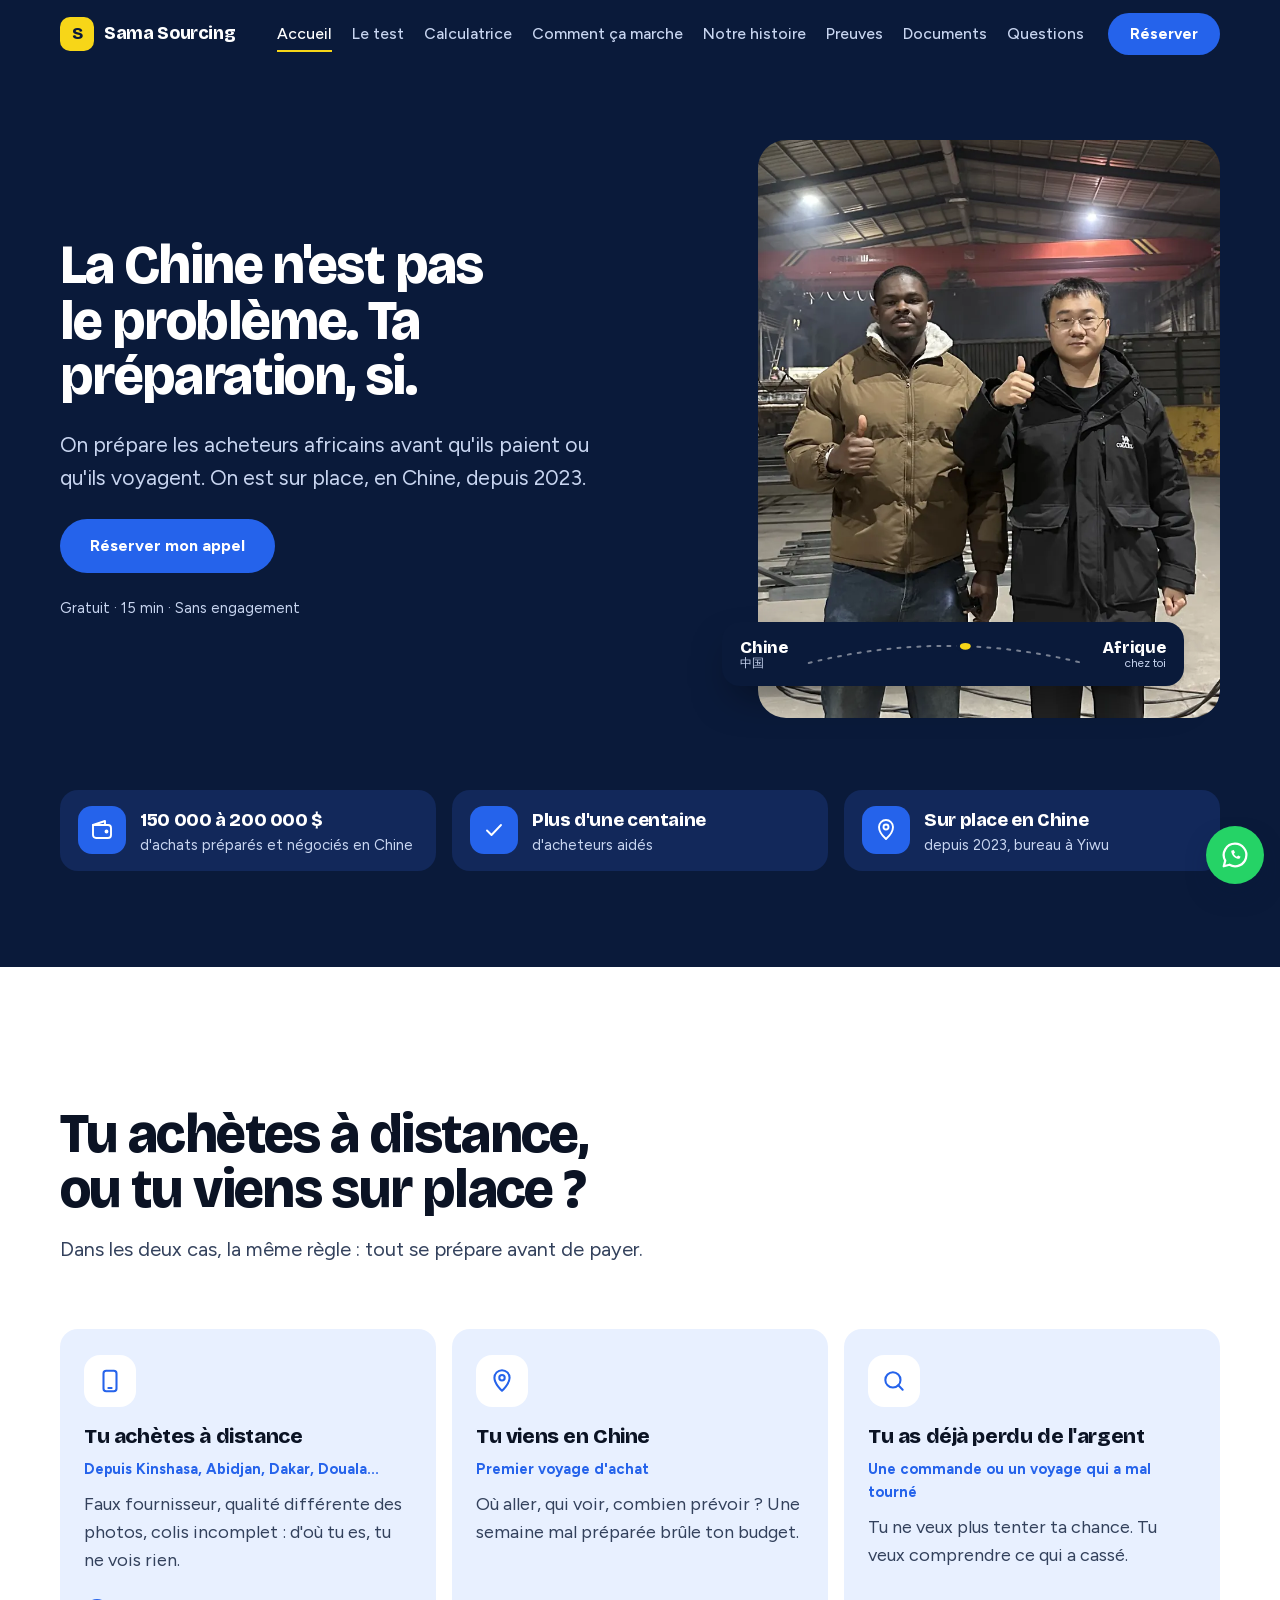
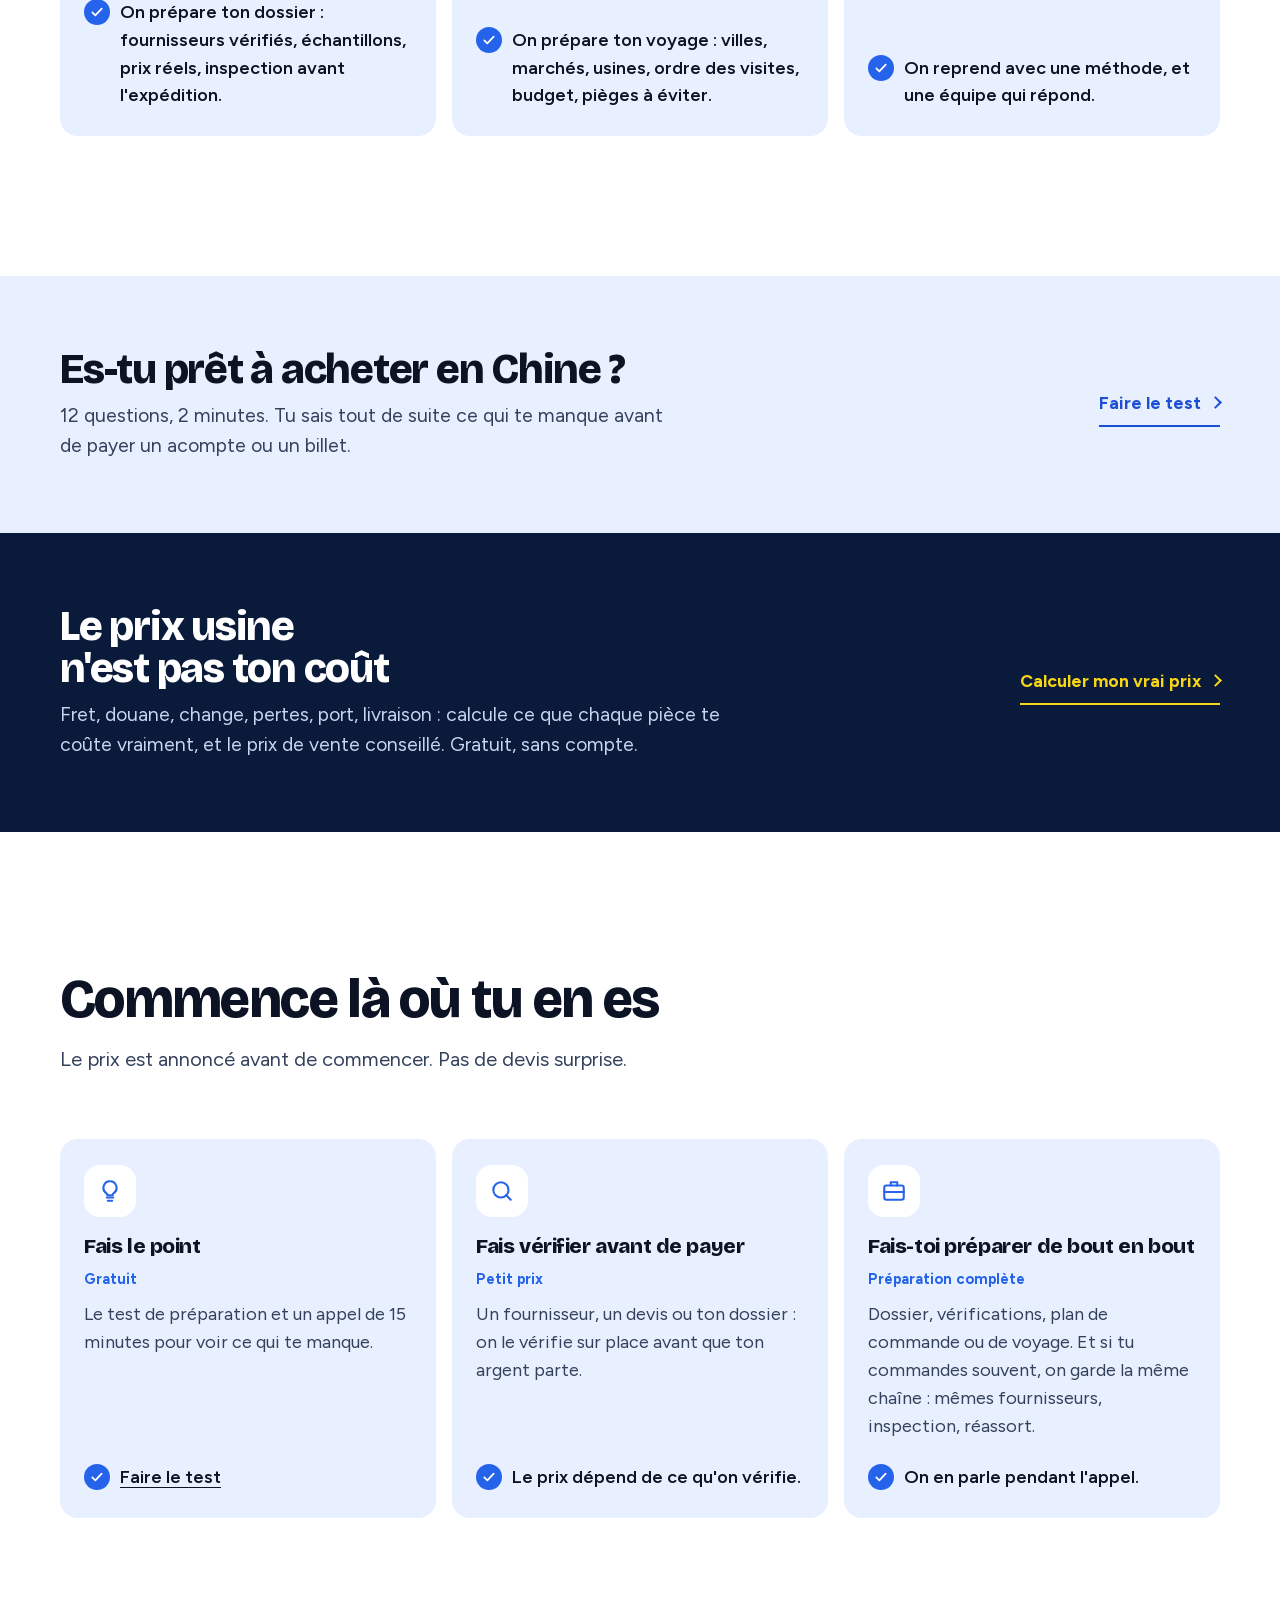
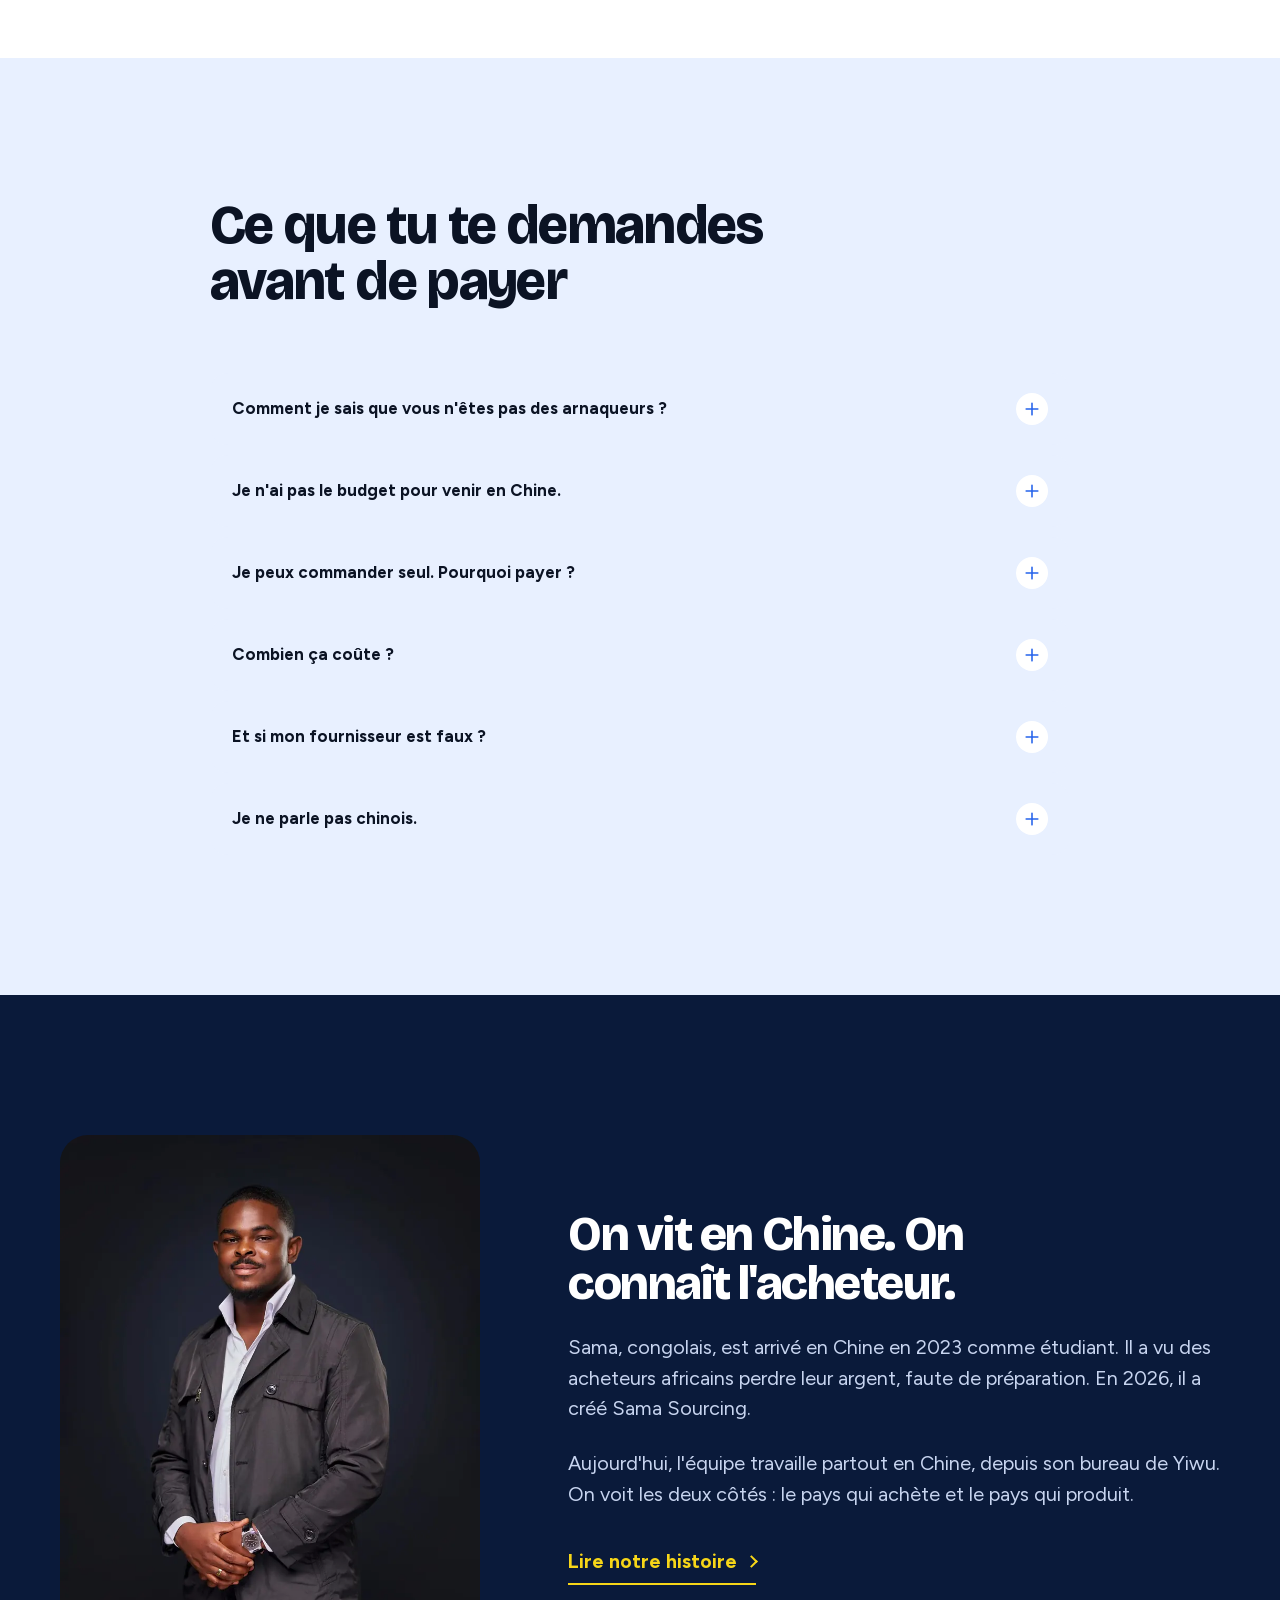
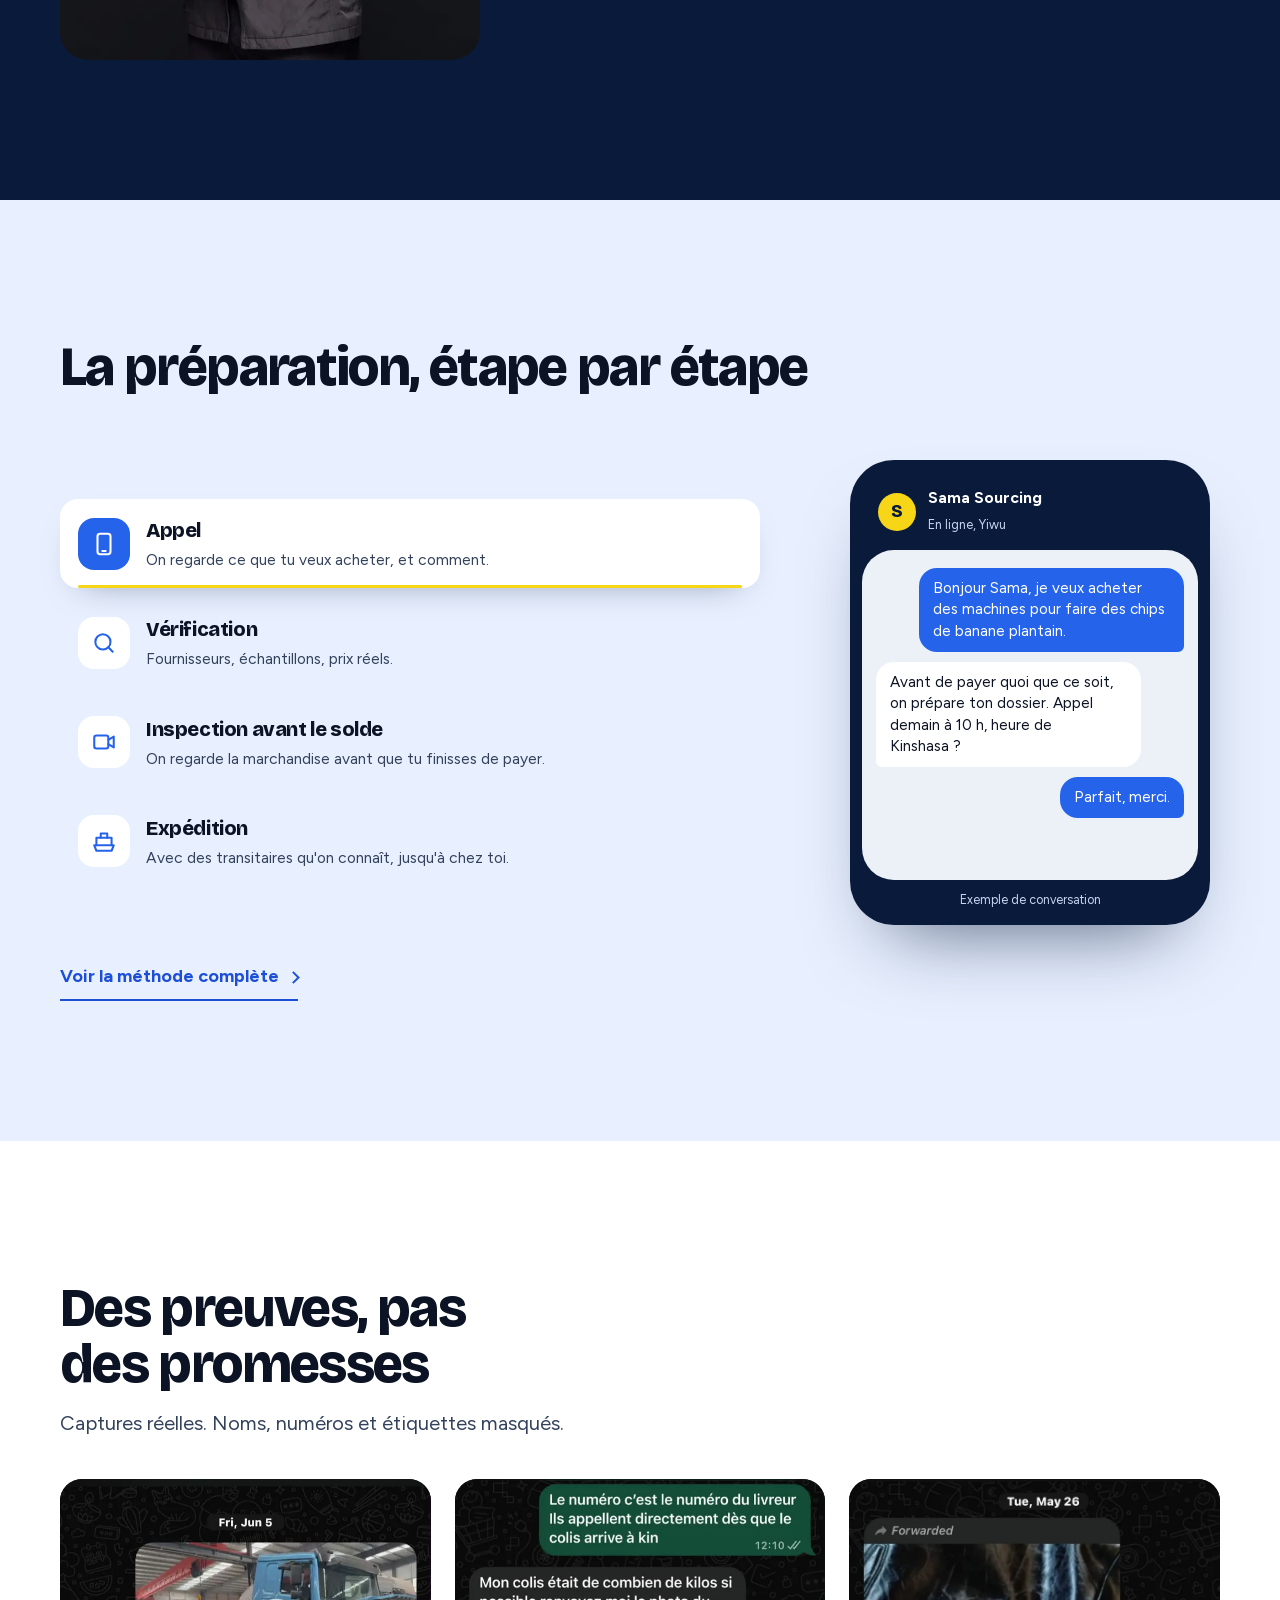
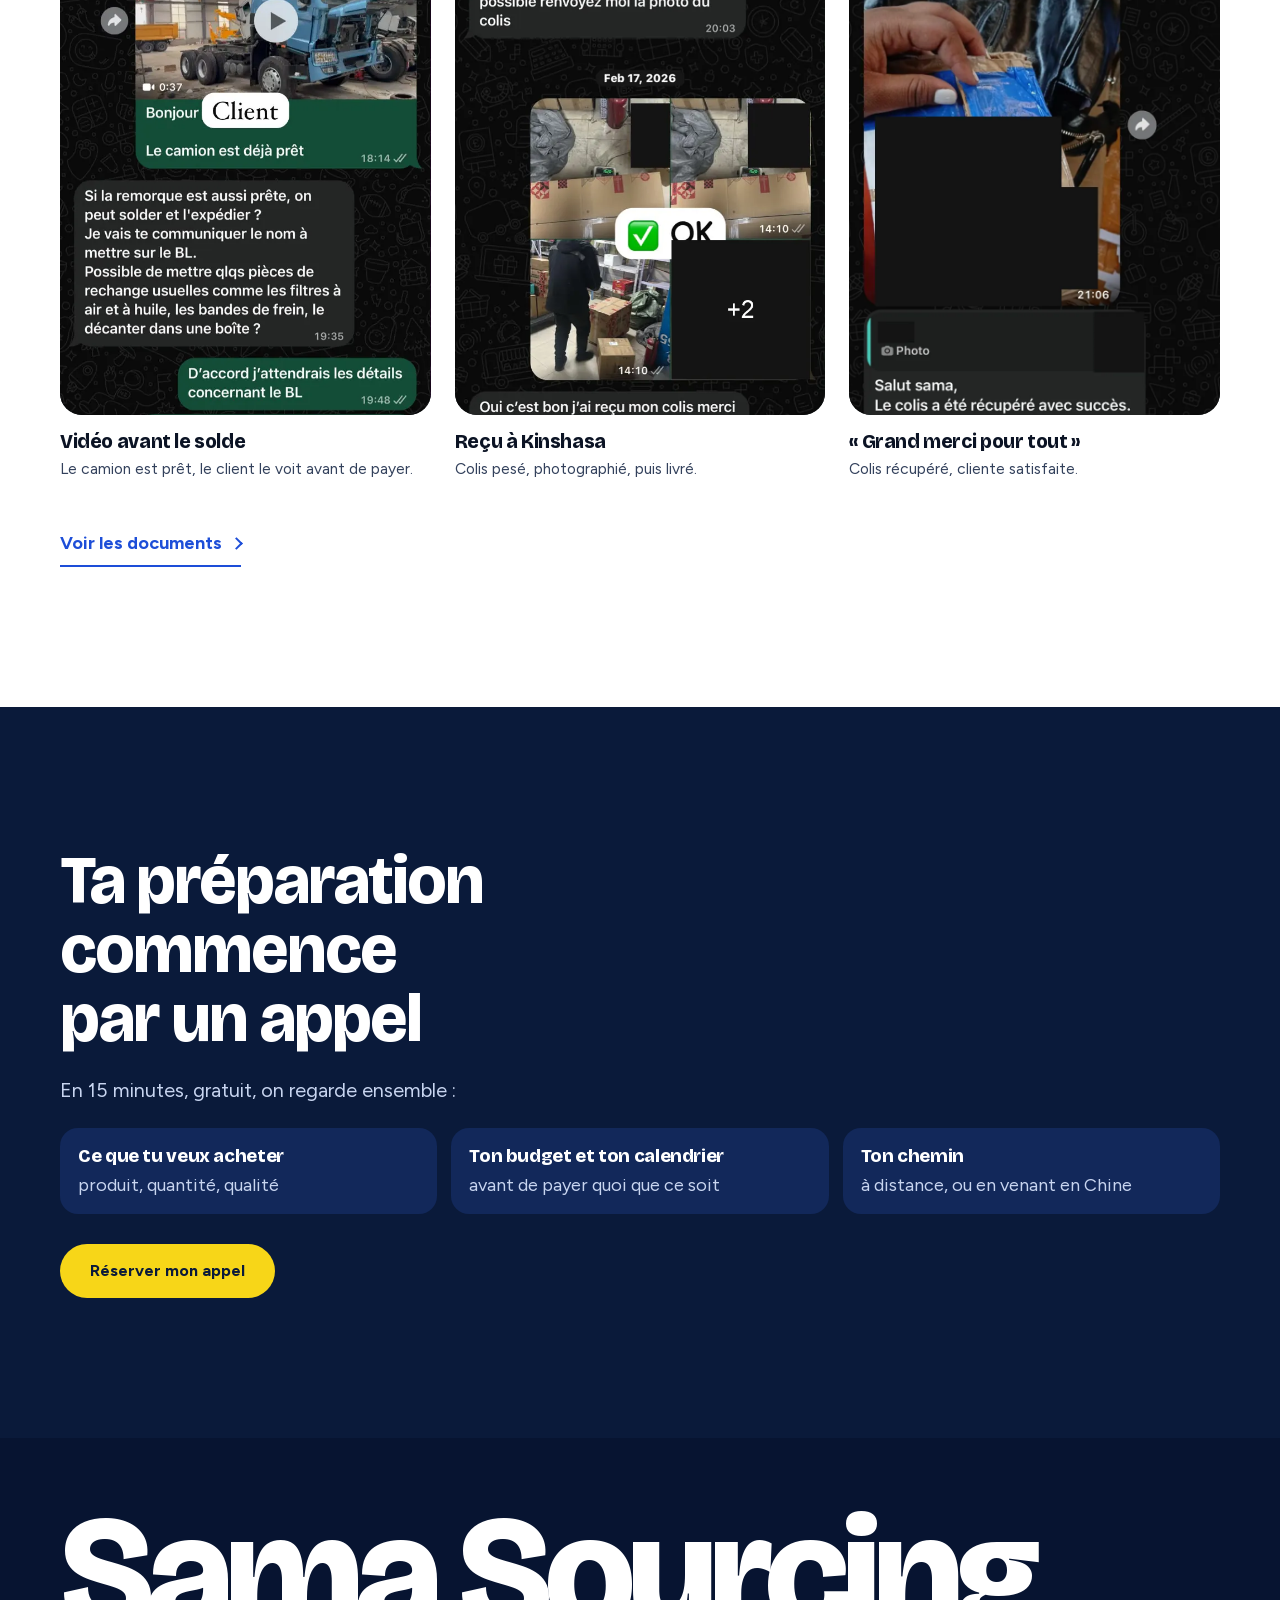
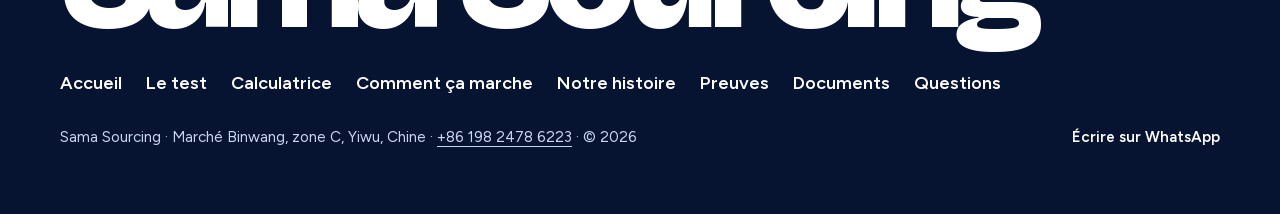
==== commit 4527a59c: "feat(site): production-ready — audit 17 nov corrigé, calculatrice landed cost, SEO/IA, sécurité, Git" ====
--- a/index.html
+++ b/index.html
@@ -5,27 +5,214 @@
   <meta name="viewport" content="width=device-width, initial-scale=1, viewport-fit=cover">
   <meta name="color-scheme" content="only light">
   <title>Acheter en Chine, bien préparé · Sama Sourcing</title>
-  <meta name="claude:viewport-fit-sides" content="cover">
   <meta name="description" content="Tu veux acheter en Chine, à distance ou sur place ? On prépare ton dossier ou ton voyage avant que tu paies. Une équipe sur place en Chine depuis 2023.">
+  <meta name="robots" content="index, follow, max-snippet:-1, max-image-preview:large, max-video-preview:-1">
   <link rel="canonical" href="https://samasourcing.site/">
+  <link rel="alternate" hreflang="fr" href="https://samasourcing.site/">
+  <link rel="alternate" hreflang="x-default" href="https://samasourcing.site/">
+
+  <!-- Sécurité : aucune ressource externe, aucun script tiers, aucun formulaire distant. -->
+  <meta http-equiv="Content-Security-Policy" content="default-src 'self'; base-uri 'none'; object-src 'none'; script-src 'self'; style-src 'self' 'unsafe-inline'; img-src 'self' data:; font-src 'self'; connect-src 'self'; form-action 'none'; manifest-src 'self'">
+  <meta name="referrer" content="strict-origin-when-cross-origin">
 
   <meta property="og:type" content="website">
   <meta property="og:locale" content="fr_FR">
   <meta property="og:site_name" content="Sama Sourcing">
+  <meta property="og:url" content="https://samasourcing.site/">
   <meta property="og:title" content="La Chine n'est pas le problème. Ta préparation, si.">
-  <meta property="og:description" content="Tu veux acheter en Chine, à distance ou sur place ? On prépare ton dossier ou ton voyage avant que tu paies. Une équipe sur place en Chine depuis 2023.">
+  <meta property="og:description" content="Achat en Chine à distance ou sur place : on prépare ton dossier ou ton voyage avant que tu paies. Équipe sur place à Yiwu depuis 2023.">
   <meta property="og:image" content="https://samasourcing.site/assets/img/og.jpg">
   <meta property="og:image:width" content="1200">
   <meta property="og:image:height" content="630">
+  <meta property="og:image:alt" content="Sama Sourcing : la Chine n'est pas le problème, ta préparation si">
+  <meta property="og:image:type" content="image/jpeg">
   <meta name="twitter:card" content="summary_large_image">
+  <meta name="twitter:title" content="La Chine n'est pas le problème. Ta préparation, si.">
+  <meta name="twitter:description" content="Achat en Chine à distance ou sur place : on prépare ton dossier ou ton voyage avant que tu paies. Équipe sur place à Yiwu depuis 2023.">
+  <meta name="twitter:image" content="https://samasourcing.site/assets/img/og.jpg">
+  <meta name="twitter:image:alt" content="Sama Sourcing : la Chine n'est pas le problème, ta préparation si">
   <meta name="theme-color" content="#0A1A3A">
 
   <link rel="icon" href="assets/img/favicon.svg" type="image/svg+xml">
   <link rel="icon" href="assets/img/favicon-32.png" sizes="32x32" type="image/png">
   <link rel="apple-touch-icon" href="assets/img/apple-touch-icon.png">
+  <link rel="manifest" href="manifest.webmanifest">
   <link rel="stylesheet" href="assets/fonts/fonts.css">
-  <link rel="stylesheet" href="assets/css/style.css?v=21">
+  <link rel="stylesheet" href="assets/css/style.css?v=23">
   <link rel="preload" as="image" href="assets/img/hero-800.webp?v=2" imagesrcset="assets/img/hero-800.webp?v=2 800w, assets/img/hero-1600.webp?v=2 1600w" imagesizes="(min-width: 960px) 460px, 100vw">
+
+  <script type="application/ld+json">
+{
+ "@context": "https://schema.org",
+ "@graph": [
+  {
+   "@type": "Organization",
+   "@id": "https://samasourcing.site/#organization",
+   "name": "Sama Sourcing",
+   "alternateName": "Sama Sourcing Chine",
+   "url": "https://samasourcing.site/",
+   "logo": "https://samasourcing.site/assets/img/favicon-32.png",
+   "image": "https://samasourcing.site/assets/img/og.jpg",
+   "description": "Sama Sourcing prépare les acheteurs africains avant qu'ils paient ou qu'ils voyagent en Chine : vérification des fournisseurs, échantillons, négociation en mandarin, inspection avant le solde, expédition.",
+   "foundingDate": "2026",
+   "address": {
+    "@type": "PostalAddress",
+    "streetAddress": "Marché Binwang, zone C, porte 3, 4e étage, n° 425-2",
+    "addressLocality": "Yiwu",
+    "addressRegion": "Zhejiang",
+    "addressCountry": "CN"
+   },
+   "areaServed": [
+    "CD",
+    "CM",
+    "CI",
+    "NG",
+    "SN",
+    "CG",
+    "GA",
+    "BF",
+    "ML",
+    "TG",
+    "BJ"
+   ],
+   "knowsLanguage": [
+    "fr",
+    "zh",
+    "en"
+   ],
+   "contactPoint": {
+    "@type": "ContactPoint",
+    "contactType": "customer service",
+    "telephone": "+8619824786223",
+    "availableLanguage": [
+     "fr",
+     "zh",
+     "en"
+    ],
+    "areaServed": "Afrique"
+   }
+  },
+  {
+   "@type": "WebSite",
+   "@id": "https://samasourcing.site/#website",
+   "url": "https://samasourcing.site/",
+   "name": "Sama Sourcing",
+   "inLanguage": "fr",
+   "publisher": {
+    "@id": "https://samasourcing.site/#organization"
+   }
+  },
+  {
+   "@type": "WebPage",
+   "@id": "https://samasourcing.site/index.html#webpage",
+   "url": "https://samasourcing.site/index.html",
+   "name": "Acheter en Chine, bien préparé · Sama Sourcing",
+   "description": "Accompagnement des acheteurs africains avant leur achat en Chine : vérification, échantillons, inspection, expédition.",
+   "isPartOf": {
+    "@id": "https://samasourcing.site/#website"
+   },
+   "inLanguage": "fr",
+   "publisher": {
+    "@id": "https://samasourcing.site/#organization"
+   }
+  },
+  {
+   "@type": "Service",
+   "@id": "https://samasourcing.site/#service",
+   "name": "Préparation d'achat en Chine",
+   "serviceType": "Accompagnement à l'import depuis la Chine",
+   "provider": {
+    "@id": "https://samasourcing.site/#organization"
+   },
+   "areaServed": [
+    "CD",
+    "CM",
+    "CI",
+    "NG",
+    "SN",
+    "CG",
+    "GA"
+   ],
+   "description": "Vérification de fournisseurs, échantillons, négociation en mandarin, inspection avant le solde, organisation du transport et accompagnement des voyageurs d'affaires en Chine.",
+   "hasOfferCatalog": {
+    "@type": "OfferCatalog",
+    "name": "Trois niveaux de préparation",
+    "itemListElement": [
+     {
+      "@type": "Offer",
+      "name": "Fais le point",
+      "description": "Test de préparation et appel découverte de 15 minutes, gratuit."
+     },
+     {
+      "@type": "Offer",
+      "name": "Fais vérifier avant de payer",
+      "description": "Vérification d'un fournisseur, d'un devis ou d'un dossier avant paiement."
+     },
+     {
+      "@type": "Offer",
+      "name": "Préparation de bout en bout",
+      "description": "Dossier complet, vérifications, plan de commande ou de voyage, suivi et réassort."
+     }
+    ]
+   }
+  },
+  {
+   "@type": "FAQPage",
+   "@id": "https://samasourcing.site/#faq",
+   "mainEntity": [
+    {
+     "@type": "Question",
+     "name": "Comment je sais que vous n'êtes pas des arnaqueurs ?",
+     "acceptedAnswer": {
+      "@type": "Answer",
+      "text": "Notre bureau a une adresse à Yiwu, que tu peux venir visiter. Nous envoyons des vidéos et de vrais documents, et nous répondons avant tout paiement."
+     }
+    },
+    {
+     "@type": "Question",
+     "name": "Je n'ai pas le budget pour venir en Chine.",
+     "acceptedAnswer": {
+      "@type": "Answer",
+      "text": "Tu n'as pas besoin de venir. L'accompagnement à distance existe, et il coûte moins cher qu'un voyage."
+     }
+    },
+    {
+     "@type": "Question",
+     "name": "Je peux commander seul. Pourquoi payer ?",
+     "acceptedAnswer": {
+      "@type": "Answer",
+      "text": "Parce que depuis ton pays tu ne vois ni le fournisseur ni la marchandise. Nous sommes sur place et nous vérifions avant toi."
+     }
+    },
+    {
+     "@type": "Question",
+     "name": "Combien ça coûte ?",
+     "acceptedAnswer": {
+      "@type": "Answer",
+      "text": "Le prix dépend de ce que tu achètes et de ta façon d'acheter. Il est annoncé avant de commencer, sans surprise."
+     }
+    },
+    {
+     "@type": "Question",
+     "name": "Et si mon fournisseur est faux ?",
+     "acceptedAnswer": {
+      "@type": "Answer",
+      "text": "C'est exactement ce que la préparation évite : le fournisseur est vérifié avant que tu paies, sur place quand il le faut."
+     }
+    },
+    {
+     "@type": "Question",
+     "name": "Je ne parle pas chinois.",
+     "acceptedAnswer": {
+      "@type": "Answer",
+      "text": "C'est notre travail, pas le tien. Nous parlons mandarin et nous négocions pour toi."
+     }
+    }
+   ]
+  }
+ ]
+}
+  </script>
 </head>
 <body>
   <!-- Icônes : un seul trait, réutilisées partout. pathLength="1" permet de les "dessiner" à l'apparition. -->
@@ -59,15 +246,17 @@
   <header class="site-header">
     <div class="wrap header-inner">
       <a class="brand" href="index.html"><span class="brand-mark" aria-hidden="true">S</span>Sama Sourcing</a>
-      <nav class="nav" id="menu" aria-label="Menu principal">
+            <nav class="nav" id="menu" aria-label="Menu principal">
           <a href="index.html" aria-current="page">Accueil</a>
           <a href="score-de-preparation.html">Le test</a>
+          <a href="calculatrice.html">Calculatrice</a>
           <a href="comment-ca-marche.html">Comment ça marche</a>
           <a href="mon-histoire.html">Notre histoire</a>
           <a href="preuves.html">Preuves</a>
+          <a href="documents.html">Documents</a>
           <a href="questions.html">Questions</a>
       </nav>
-      <a class="btn btn-small" href="https://calendly.com/samasourcing/appel-decouverte" target="_blank" rel="noopener">Réserver<span class="visually-hidden"> mon appel (nouvel onglet)</span></a>
+      <a class="btn btn-small" href="https://calendly.com/samasourcing/appel-decouverte" target="_blank" rel="noopener" data-sama="calendly">Réserver<span class="visually-hidden"> mon appel (nouvel onglet)</span></a>
       <button class="nav-toggle" type="button" aria-expanded="false" aria-controls="menu"><span class="visually-hidden">Ouvrir le menu</span><span class="nav-toggle-bars" aria-hidden="true"></span></button>
     </div>
   </header>
@@ -81,7 +270,7 @@
           <h1 id="t-hero">La Chine n'est pas le problème. Ta préparation, si.</h1>
           <p class="lead">On prépare les acheteurs africains avant qu'ils paient ou qu'ils voyagent. On est sur place, en Chine, depuis 2023.</p>
           <div class="hero-actions">
-                        <a class="btn btn-primary" href="https://calendly.com/samasourcing/appel-decouverte" target="_blank" rel="noopener">Réserver mon appel</a>
+                        <a class="btn btn-primary" href="https://calendly.com/samasourcing/appel-decouverte" target="_blank" rel="noopener" data-sama="calendly">Réserver mon appel</a>
           </div>
           <p class="note">Gratuit · 15 min · Sans engagement</p>
         </div>
@@ -155,6 +344,17 @@
           <p>12 questions, 2 minutes. Tu sais tout de suite ce qui te manque avant de payer un acompte ou un billet.</p>
         </div>
         <a class="more-link" href="score-de-preparation.html">Faire le test</a>
+      </div>
+    </section>
+
+    <!-- Le vrai prix d'une pièce : accès direct à la calculatrice -->
+    <section class="calc-teaser" id="calcul" aria-labelledby="t-calcul">
+      <div class="wrap">
+        <div>
+          <h2 id="t-calcul">Le prix usine n'est pas ton coût</h2>
+          <p>Fret, douane, change, pertes, port, livraison : calcule ce que chaque pièce te coûte vraiment, et le prix de vente conseillé. Gratuit, sans compte.</p>
+        </div>
+        <a class="more-link" href="calculatrice.html">Calculer mon vrai prix</a>
       </div>
     </section>
 
@@ -356,7 +556,7 @@
           <li><b>Ton budget et ton calendrier</b> avant de payer quoi que ce soit</li>
           <li><b>Ton chemin</b> à distance, ou en venant en Chine</li>
         </ul>
-        <a class="btn btn-yellow" href="https://calendly.com/samasourcing/appel-decouverte" target="_blank" rel="noopener">Réserver mon appel</a>
+        <a class="btn btn-yellow" href="https://calendly.com/samasourcing/appel-decouverte" target="_blank" rel="noopener" data-sama="calendly">Réserver mon appel</a>
       </div>
     </section>
   </main>
@@ -365,22 +565,20 @@
   <footer class="site-footer">
     <div class="wrap">
       <p class="footer-name">Sama Sourcing</p>
-      <ul class="footer-nav" aria-label="Pages">
+            <ul class="footer-nav" aria-label="Pages">
           <li><a href="index.html">Accueil</a></li>
           <li><a href="score-de-preparation.html">Le test</a></li>
+          <li><a href="calculatrice.html">Calculatrice</a></li>
           <li><a href="comment-ca-marche.html">Comment ça marche</a></li>
           <li><a href="mon-histoire.html">Notre histoire</a></li>
           <li><a href="preuves.html">Preuves</a></li>
+          <li><a href="documents.html">Documents</a></li>
           <li><a href="questions.html">Questions</a></li>
       </ul>
-      <div class="footer-row">
-        <p>Sama Sourcing · Yiwu, Chine · © 2026</p>
-        <!-- [À FOURNIR] liens des réseaux et email de contact -->
-        <ul class="social">
-          <li><a href="#" target="_blank" rel="noopener">Chaîne WhatsApp</a></li>
-          <li><a href="#" target="_blank" rel="noopener">LinkedIn</a></li>
-          <li><a href="#" target="_blank" rel="noopener">Instagram</a></li>
-          <li><a href="#" target="_blank" rel="noopener">Facebook</a></li>
+            <div class="footer-row">
+        <p>Sama Sourcing · Marché Binwang, zone C, Yiwu, Chine · <a href="tel:+8619824786223" data-sama="phone-href">+86 198 2478 6223</a> · © <span data-sama-year>2026</span></p>
+        <ul class="social" data-social-list aria-label="Nous écrire">
+          <li><a href="https://wa.me/8619824786223?text=Bonjour%20Sama%20Sourcing%2C%20je%20veux%20pr%C3%A9parer%20un%20achat%20en%20Chine." target="_blank" rel="noopener" data-sama="wa">Écrire sur WhatsApp</a></li>
         </ul>
       </div>
     </div>
@@ -397,12 +595,18 @@
     <button class="lb-nav lb-next" type="button" aria-label="Image suivante">›</button>
   </dialog>
 
+  <!-- Barre d'action mobile -->
+  <div class="sticky-cta" id="sticky-cta" aria-hidden="true">
+    <a class="btn btn-primary" href="https://calendly.com/samasourcing/appel-decouverte" target="_blank" rel="noopener" data-sama="calendly" tabindex="-1">Réserver mon appel<span class="visually-hidden"> (nouvel onglet)</span></a>
+  </div>
+
   <!-- Bouton WhatsApp flottant -->
-  <a class="wa-float" href="https://wa.me/8619824786223?text=Bonjour%20Sama%20Sourcing%2C%20je%20veux%20pr%C3%A9parer%20un%20achat%20en%20Chine." target="_blank" rel="noopener">
+  <a class="wa-float" href="https://wa.me/8619824786223?text=Bonjour%20Sama%20Sourcing%2C%20je%20veux%20pr%C3%A9parer%20un%20achat%20en%20Chine." target="_blank" rel="noopener" data-sama="wa">
     <svg viewBox="0 0 24 24" aria-hidden="true"><path d="M12 3a9 9 0 0 0-7.8 13.5L3 21l4.6-1.2A9 9 0 1 0 12 3z"/><path d="M9 8.5c0 3.5 3 6.5 6.5 6.5l1-1.6-2-1-1 .9c-1-.4-2-1.4-2.4-2.4l.9-1-1-2z"/></svg>
     <span class="visually-hidden">Écrire à Sama Sourcing sur WhatsApp (nouvel onglet)</span>
   </a>
 
-  <script src="assets/js/main.js?v=6" defer></script>
+  <script src="assets/js/config.js?v=1" defer></script>
+  <script src="assets/js/main.js?v=8" defer></script>
 </body>
 </html>
--- a/assets/css/style.css
+++ b/assets/css/style.css
@@ -616,7 +616,7 @@
   .footer-name { font-size: 2.6rem; }
 }
 
-/* ===== Site en plusieurs pages : menu, bandeau de page, liens « voir plus » ===== */
+/* Site en plusieurs pages : menu, bandeau de page, liens « voir plus » */
 .header-inner { gap: 16px; }
 .nav { display: none; }
 .nav a[aria-current="page"] { color: var(--paper); }
@@ -647,11 +647,12 @@
 .site-header.menu-open .nav a { padding: 14px 4px; font-size: 1.1rem; color: var(--paper); border-bottom: 1px solid var(--night-2); }
 .site-header.menu-open .nav a::after { display: none; }
 .site-header.menu-open .nav a[aria-current="page"] { color: var(--yellow); }
-@media (min-width: 1040px) {
-  .nav, .site-header.menu-open .nav { display: flex; position: static; padding: 0; gap: 26px; box-shadow: none; animation: none; background: none; }
-  .site-header.menu-open .nav a { padding: 0; font-size: .98rem; border: 0; color: var(--mist-ink); }
+@media (min-width: 1120px) {
+  .nav, .site-header.menu-open .nav { display: flex; position: static; padding: 0; gap: 20px; box-shadow: none; animation: none; background: none; }
+  .site-header.menu-open .nav a { padding: 0; font-size: .95rem; border: 0; color: var(--mist-ink); }
   .nav-toggle { display: none; }
-  .header-inner { gap: 28px; }
+  .header-inner { gap: 24px; }
+  .brand { font-size: 1.1rem; }
 }
 
 /* Bandeau en haut des pages secondaires */
@@ -824,6 +825,14 @@
 .quiz-teaser .more-link { justify-self: start; font-size: 1.1rem; }
 @media (min-width: 860px) { .quiz-teaser .wrap { grid-template-columns: 1fr auto; gap: 48px; } .quiz-teaser { padding-block: 72px; } }
 
+/* Encart de la calculatrice sur l'accueil : bleu nuit, pour trancher avec le test */
+.calc-teaser { background: var(--night); color: var(--paper); padding-block: 56px; }
+.calc-teaser .wrap { display: grid; gap: 20px; align-items: center; }
+.calc-teaser h2 { font-size: clamp(1.7rem, 4.6vw, 2.6rem); color: var(--paper); max-width: 20ch; }
+.calc-teaser p { color: var(--mist-ink); font-size: 1.08em; max-width: 56ch; margin-top: 10px; }
+.calc-teaser .more-link { justify-self: start; font-size: 1.1rem; color: var(--yellow); }
+@media (min-width: 860px) { .calc-teaser .wrap { grid-template-columns: 1fr auto; gap: 48px; } .calc-teaser { padding-block: 72px; } }
+
 /* Résultat v3 : lecture adaptée au mode d'achat, manques rangés par thème */
 .score-reading { color: var(--paper); font-size: 1.12em; font-weight: 600; max-width: 56ch; }
 .score-card .score-sub { color: var(--mist-ink); font-size: 1em; }
@@ -837,6 +846,9 @@
 .dims .missing-list summary b { font-size: .98rem; }
 .dims .missing-list summary svg { width: 26px; height: 26px; padding: 5px; }
 
+/* Bibliothèque : feuille d'arrière-plan vide quand une seule page est visible */
+.doc-page-blank { display: block; }
+
 /* Bouton WhatsApp flottant */
 .wa-float {
   position: fixed; z-index: 45;
@@ -849,4 +861,8 @@
 .wa-float:active { transform: scale(.96); }
 .wa-float svg { width: 30px; height: 30px; fill: none; stroke: currentColor; stroke-width: 1.8; stroke-linejoin: round; }
 .wa-float svg path + path { fill: currentColor; stroke: none; }
+/* Quand la barre d'action mobile est visible, le bouton flottant remonte pour ne pas la chevaucher. */
+@media (max-width: 959px) {
+  body.has-cta-bar .wa-float { bottom: calc(16px + 68px + env(safe-area-inset-bottom, 0px)); }
+}
 @media print { .wa-float { display: none; } }
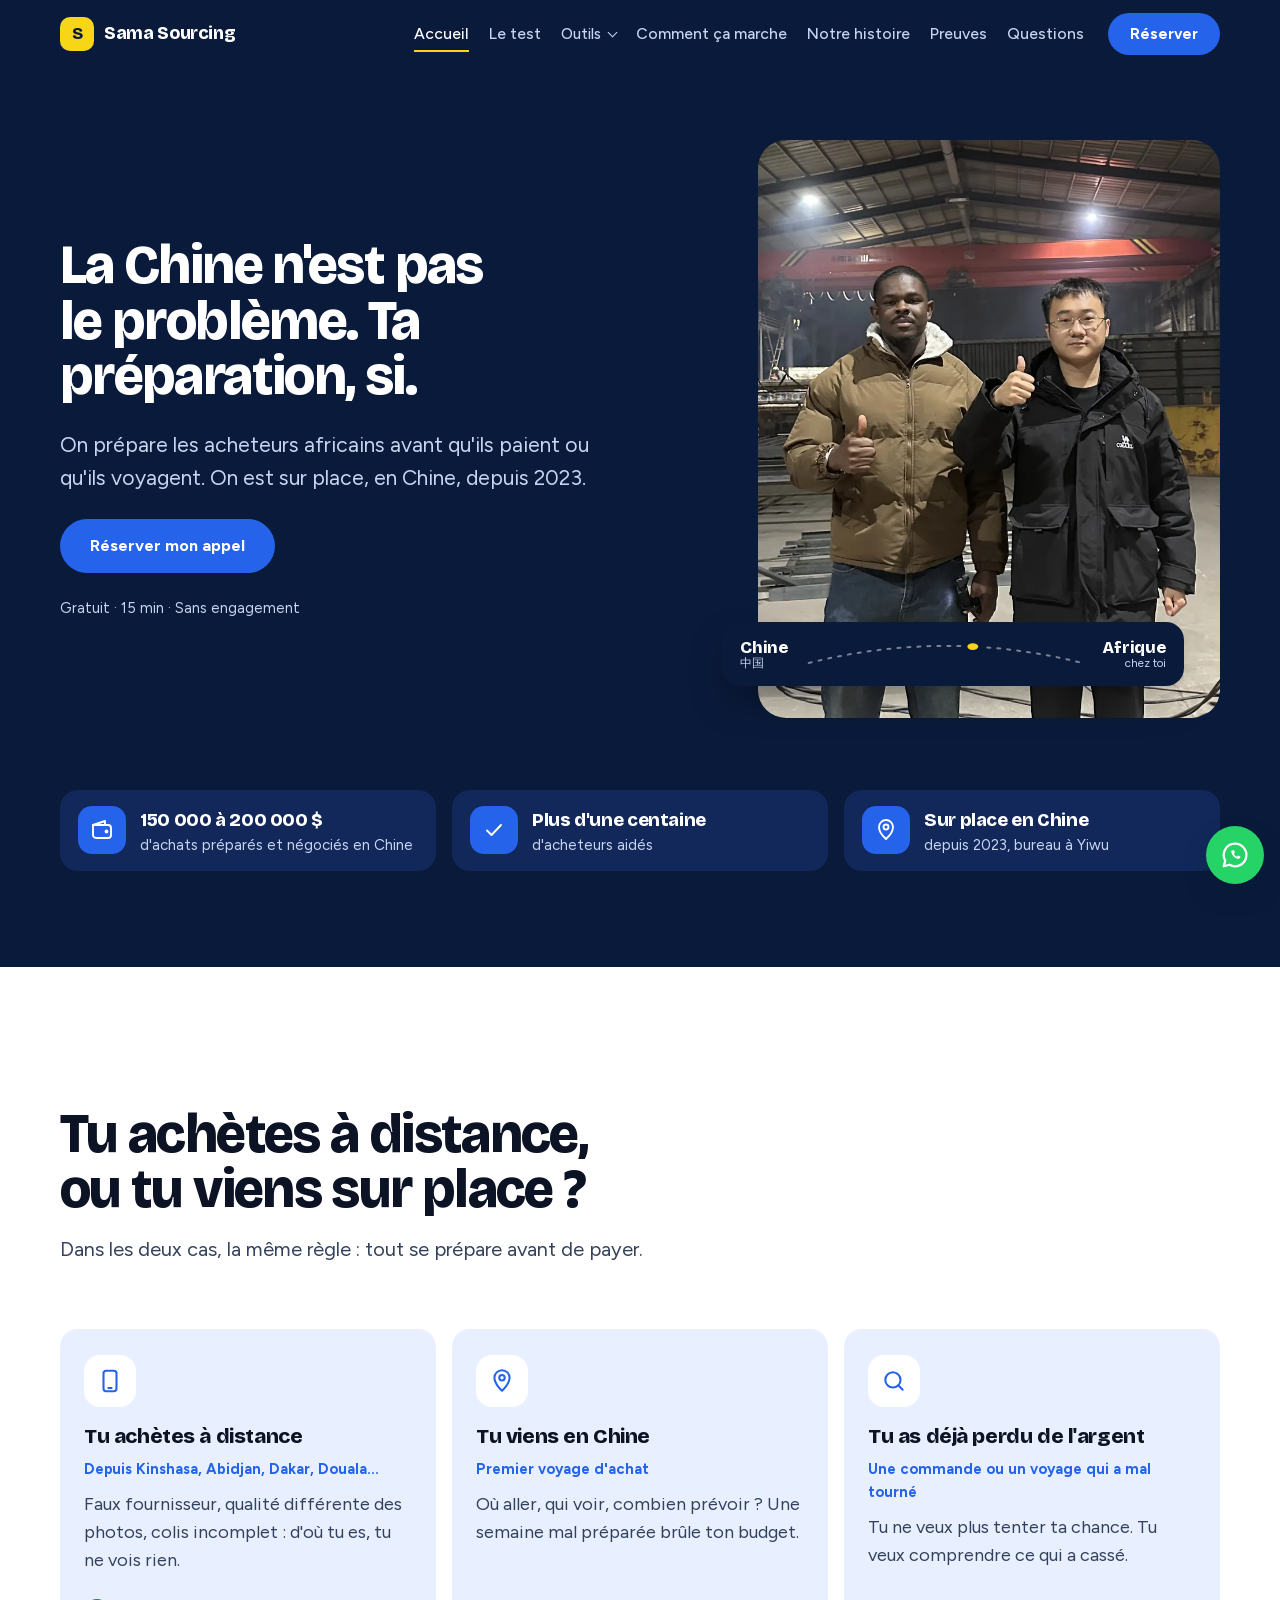
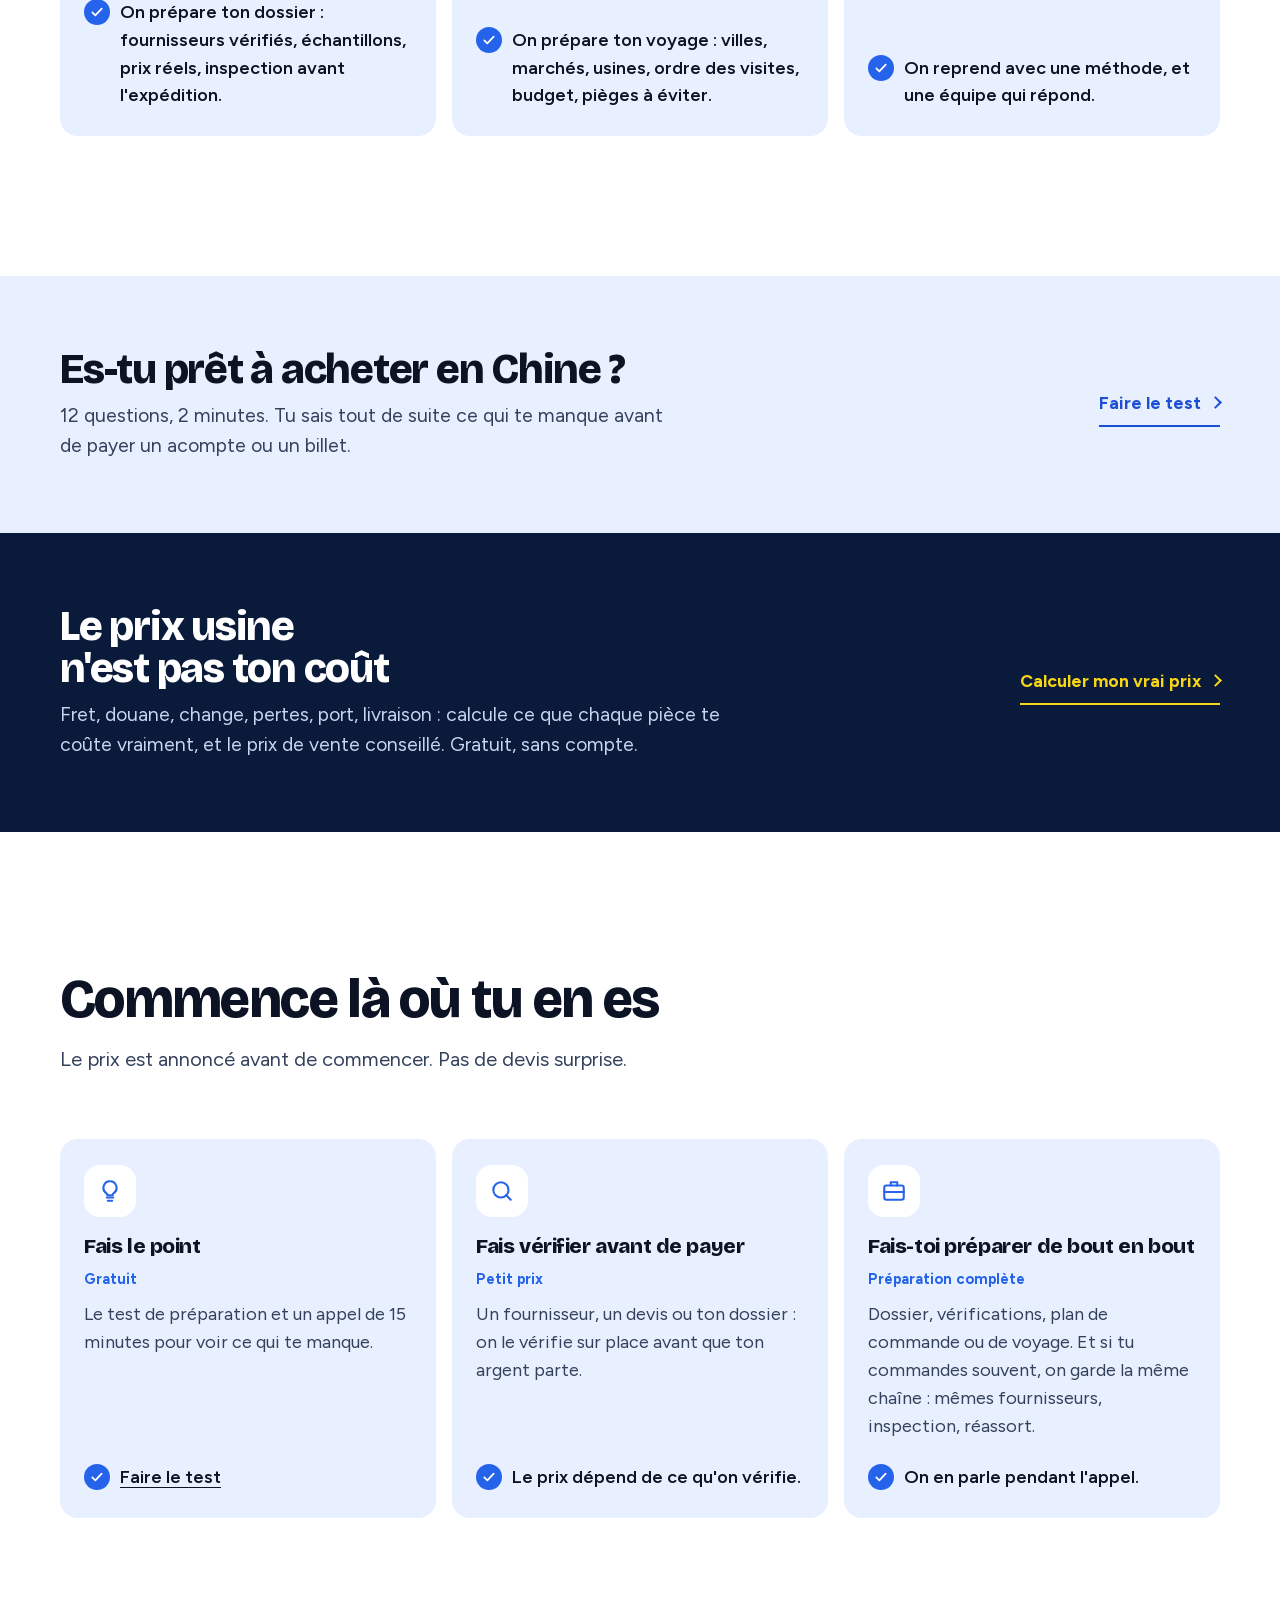
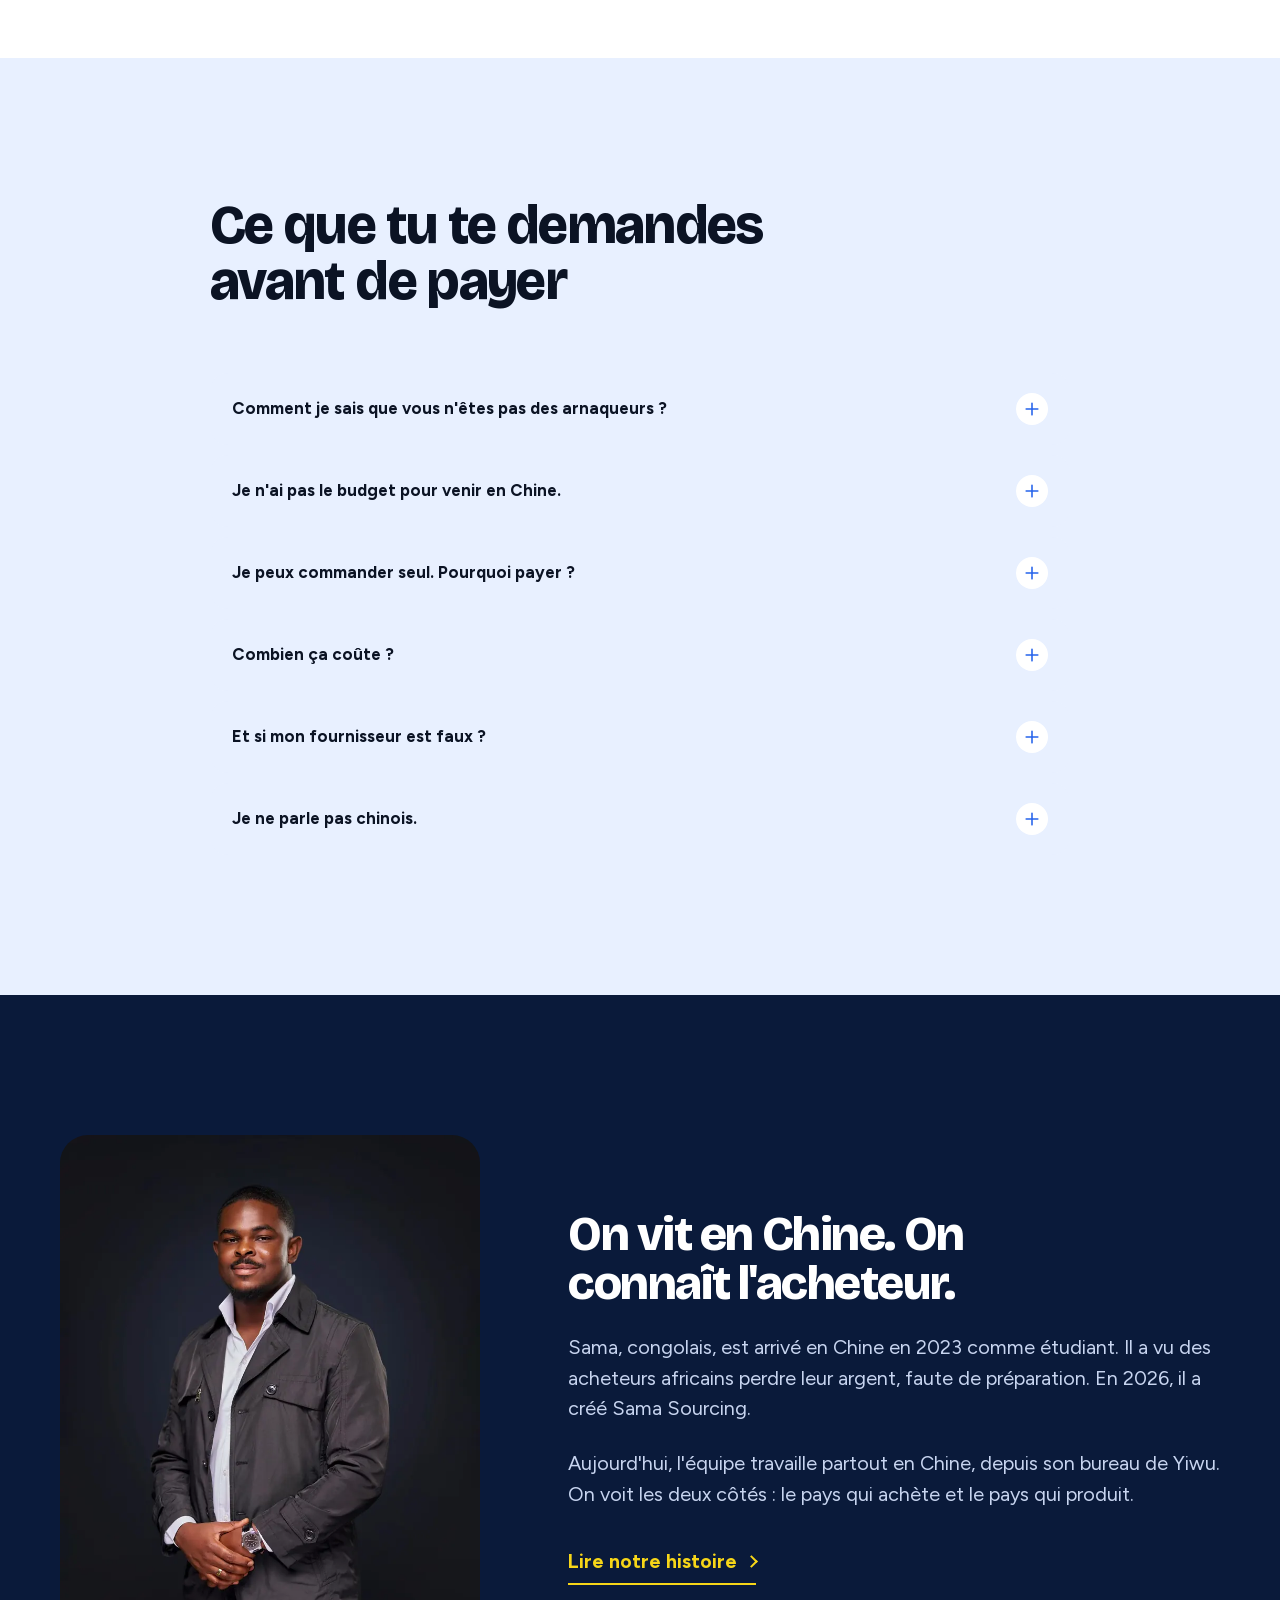
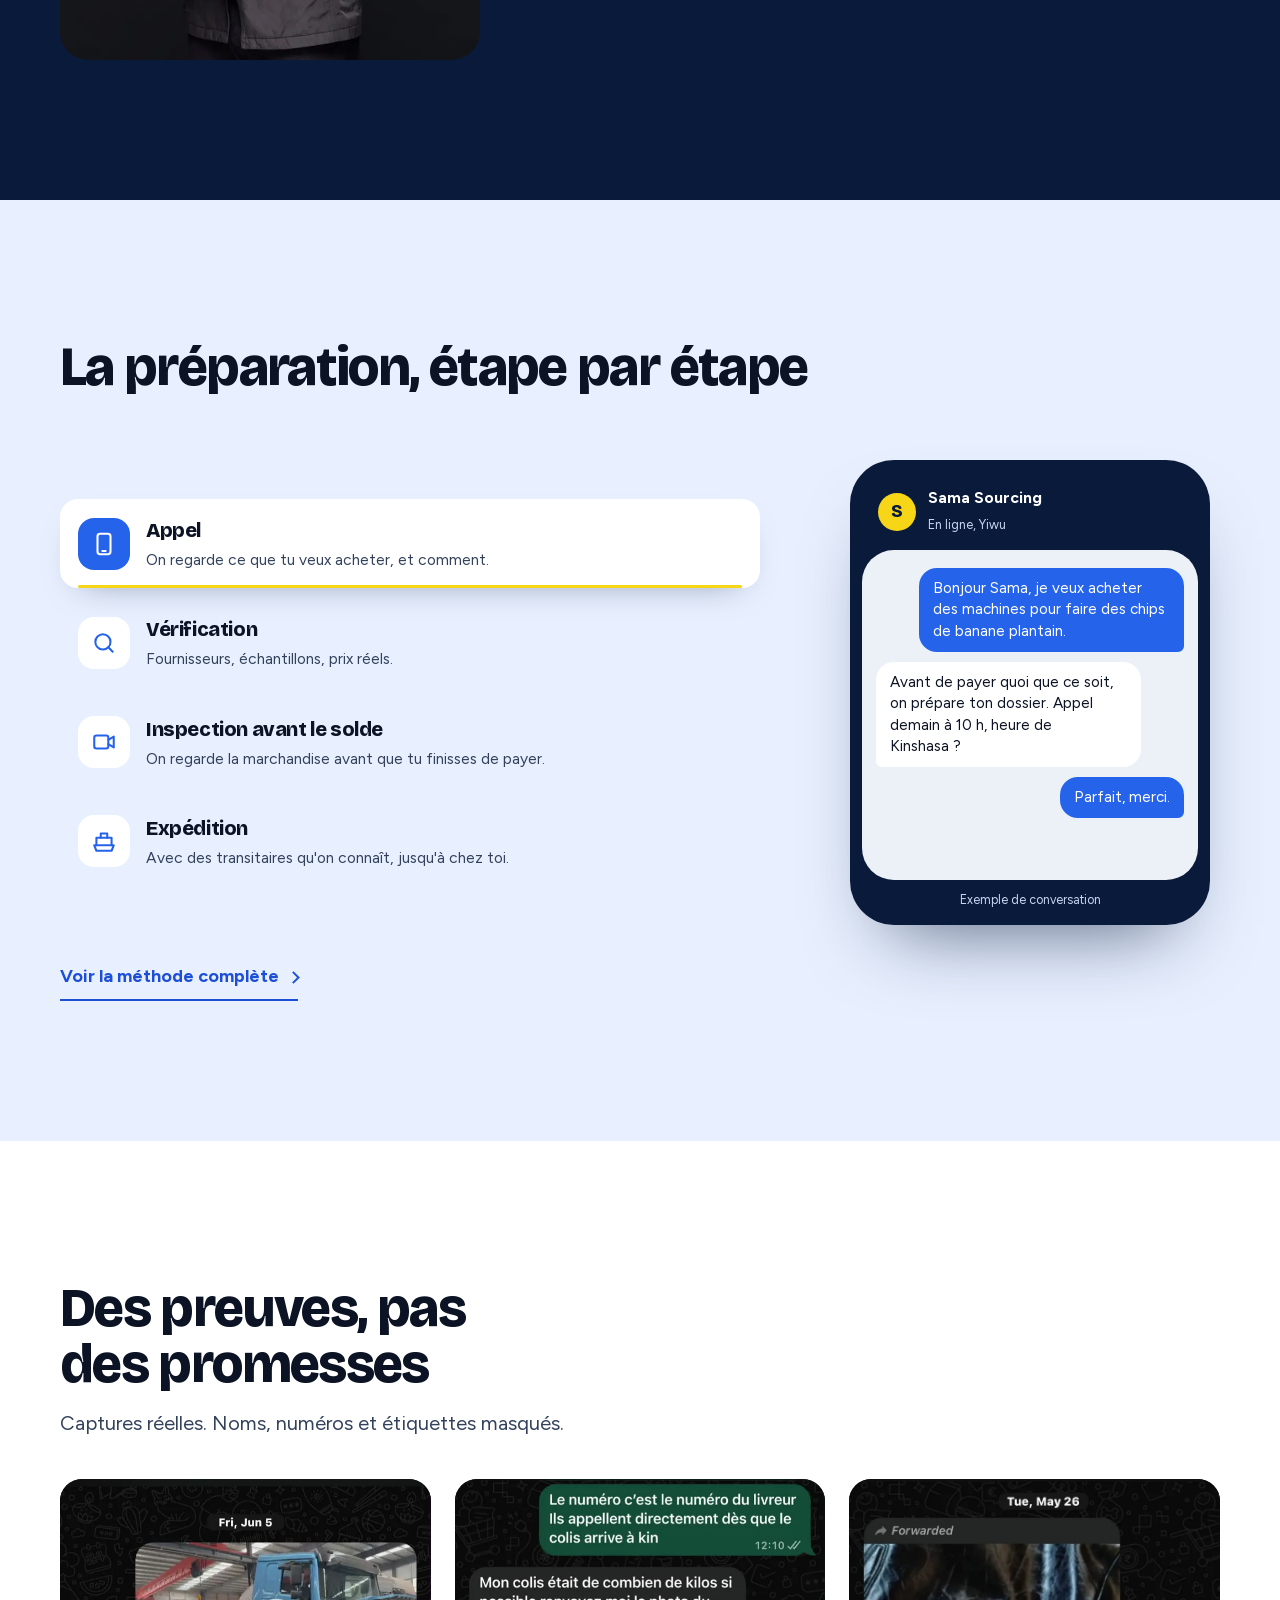
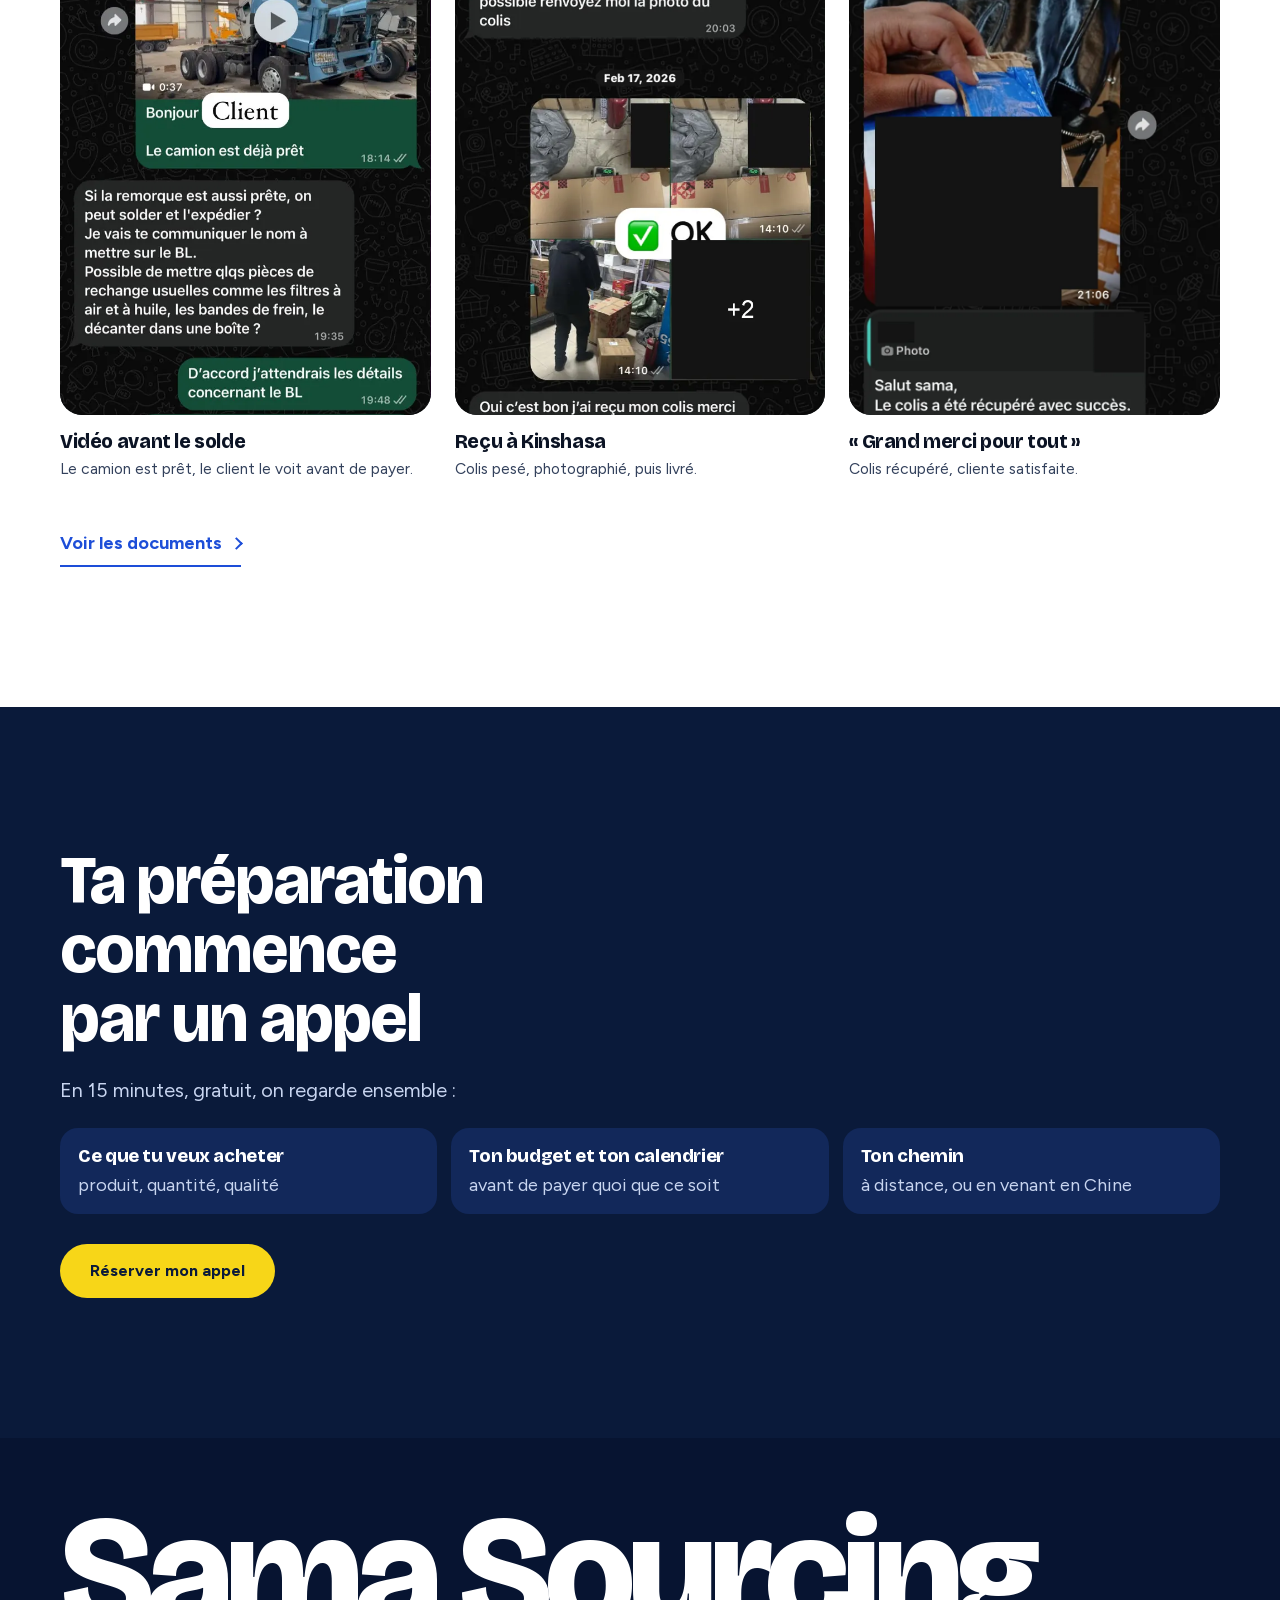
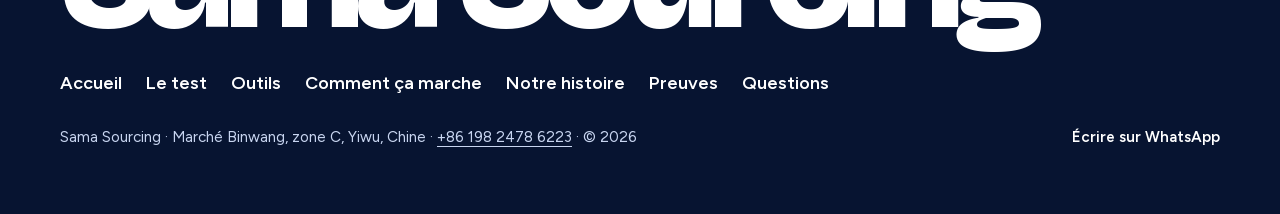
==== commit 4d238fd5: "Menu Outils (7 entrees + panneau), page outils.html, calculateur transport et CBM, image OG dediee" ====
--- a/index.html
+++ b/index.html
@@ -38,7 +38,7 @@
   <link rel="apple-touch-icon" href="assets/img/apple-touch-icon.png">
   <link rel="manifest" href="manifest.webmanifest">
   <link rel="stylesheet" href="assets/fonts/fonts.css">
-  <link rel="stylesheet" href="assets/css/style.css?v=23">
+  <link rel="stylesheet" href="assets/css/style.css?v=24">
   <link rel="preload" as="image" href="assets/img/hero-800.webp?v=2" imagesrcset="assets/img/hero-800.webp?v=2 800w, assets/img/hero-1600.webp?v=2 1600w" imagesizes="(min-width: 960px) 460px, 100vw">
 
   <script type="application/ld+json">
@@ -246,14 +246,23 @@
   <header class="site-header">
     <div class="wrap header-inner">
       <a class="brand" href="index.html"><span class="brand-mark" aria-hidden="true">S</span>Sama Sourcing</a>
-            <nav class="nav" id="menu" aria-label="Menu principal">
+                        <nav class="nav" id="menu" aria-label="Menu principal">
           <a href="index.html" aria-current="page">Accueil</a>
           <a href="score-de-preparation.html">Le test</a>
-          <a href="calculatrice.html">Calculatrice</a>
+        <div class="nav-tools" data-nav-tools>
+          <button class="nav-tools-btn" type="button" aria-expanded="false" aria-controls="nav-tools-menu" aria-haspopup="true">
+            Outils<span class="nav-tools-caret" aria-hidden="true"></span>
+          </button>
+          <div class="nav-tools-menu" id="nav-tools-menu" hidden>
+            <a href="calculatrice.html"><span class="nt-title">Vrai prix d’une pièce</span><span class="nt-desc">Produit, fret, douane, change, pertes</span></a>
+            <a href="calcul-transport.html"><span class="nt-title">Transport &amp; CBM</span><span class="nt-desc">Volume, poids taxable, fret maritime ou aérien</span></a>
+            <a href="documents.html"><span class="nt-title">Documents</span><span class="nt-desc">Guides et PDF à télécharger</span></a>
+            <a class="nav-tools-all" href="outils.html">Tous les outils</a>
+          </div>
+        </div>
           <a href="comment-ca-marche.html">Comment ça marche</a>
           <a href="mon-histoire.html">Notre histoire</a>
           <a href="preuves.html">Preuves</a>
-          <a href="documents.html">Documents</a>
           <a href="questions.html">Questions</a>
       </nav>
       <a class="btn btn-small" href="https://calendly.com/samasourcing/appel-decouverte" target="_blank" rel="noopener" data-sama="calendly">Réserver<span class="visually-hidden"> mon appel (nouvel onglet)</span></a>
@@ -565,14 +574,13 @@
   <footer class="site-footer">
     <div class="wrap">
       <p class="footer-name">Sama Sourcing</p>
-            <ul class="footer-nav" aria-label="Pages">
-          <li><a href="index.html">Accueil</a></li>
+                        <ul class="footer-nav" aria-label="Pages">
+          <li><a href="index.html" aria-current="page">Accueil</a></li>
           <li><a href="score-de-preparation.html">Le test</a></li>
-          <li><a href="calculatrice.html">Calculatrice</a></li>
+          <li><a href="outils.html">Outils</a></li>
           <li><a href="comment-ca-marche.html">Comment ça marche</a></li>
           <li><a href="mon-histoire.html">Notre histoire</a></li>
           <li><a href="preuves.html">Preuves</a></li>
-          <li><a href="documents.html">Documents</a></li>
           <li><a href="questions.html">Questions</a></li>
       </ul>
             <div class="footer-row">
@@ -607,6 +615,6 @@
   </a>
 
   <script src="assets/js/config.js?v=1" defer></script>
-  <script src="assets/js/main.js?v=8" defer></script>
+  <script src="assets/js/main.js?v=9" defer></script>
 </body>
 </html>
--- a/assets/css/style.css
+++ b/assets/css/style.css
@@ -866,3 +866,89 @@
   body.has-cta-bar .wa-float { bottom: calc(16px + 68px + env(safe-area-inset-bottom, 0px)); }
 }
 @media print { .wa-float { display: none; } }
+
+/* ==========================================================================
+   Menu « Outils » + hub outils.html
+   Un seul point d'entrée pour la calculatrice du vrai prix, le calcul de fret
+   et la bibliothèque de documents. Le sous-menu est un vrai bouton accessible :
+   aria-expanded, fermeture par Échap ou clic extérieur, jamais de lien mort.
+   ========================================================================== */
+.nav-tools { position: relative; display: flex; align-items: center; }
+.nav-tools-btn {
+  display: inline-flex; align-items: center; justify-content: space-between; gap: 8px;
+  margin: 0; padding: 0; border: 0; background: none; color: var(--mist-ink);
+  font: inherit; font-weight: 500; font-size: 1rem; line-height: 1.2; cursor: pointer; text-align: left;
+}
+.nav-tools-btn::after {
+  content: ""; position: absolute; left: 0; right: 0; bottom: -6px; height: 2px; background: var(--yellow);
+  transform: scaleX(0); transform-origin: left; transition: transform 250ms var(--ease-out);
+}
+.nav-tools-btn:hover { color: var(--paper); }
+.nav-tools-btn:hover::after, .nav-tools-btn[aria-expanded="true"]::after { transform: scaleX(1); }
+.nav-tools-btn[aria-expanded="true"] { color: var(--paper); }
+.nav-tools-btn.is-current { color: var(--paper); }
+.nav-tools-btn.is-current::after { transform: scaleX(1); }
+.nav-tools-caret {
+  width: 7px; height: 7px; margin-top: -3px; border-right: 1.5px solid currentColor;
+  border-bottom: 1.5px solid currentColor; transform: rotate(45deg); transition: transform 200ms var(--ease-out);
+}
+.nav-tools-btn[aria-expanded="true"] .nav-tools-caret { transform: rotate(-135deg); margin-top: 2px; }
+#nav-tools-menu {
+  display: grid; gap: 2px; margin: 6px 0 10px 10px; padding: 4px 0 4px 12px;
+  border-left: 2px solid var(--night-2); list-style: none;
+}
+#nav-tools-menu[hidden] { display: none; }
+#nav-tools-menu a {
+  display: grid; gap: 2px; padding: 9px 6px; border: 0; border-radius: 8px;
+  color: var(--paper); font-size: .95rem; font-weight: 700; text-decoration: none;
+}
+#nav-tools-menu a::after { display: none; }
+#nav-tools-menu a:hover { background: rgba(255, 255, 255, .08); color: var(--paper); }
+#nav-tools-menu a[aria-current="page"] { color: var(--yellow); }
+.nt-title { display: block; line-height: 1.25; }
+.nt-desc { display: block; margin-top: 2px; color: var(--mist-ink); font-size: .8rem; font-weight: 500; line-height: 1.35; }
+#nav-tools-menu .nav-tools-all { margin-top: 4px; color: var(--yellow); font-size: .82rem; font-weight: 700; letter-spacing: .01em; }
+#nav-tools-menu .nav-tools-all:hover { background: none; text-decoration: underline; text-underline-offset: 3px; }
+.site-header.menu-open .nav-tools { display: block; }
+.site-header.menu-open .nav-tools-btn { padding: 14px 4px; font-size: 1.1rem; color: var(--paper); border-bottom: 1px solid var(--night-2); }
+.site-header.menu-open .nav-tools-btn::after { display: none; }
+.site-header.menu-open .nav-tools-btn.is-current { color: var(--yellow); }
+@media (min-width: 1120px) {
+  .nav-tools { display: flex; }
+  .nav-tools-btn { padding: 0; font-size: .95rem; color: var(--mist-ink); }
+  #nav-tools-menu {
+    position: absolute; top: calc(100% + 15px); left: -16px; z-index: 70;
+    width: 308px; margin: 0; padding: 8px; gap: 2px;
+    background: var(--night); border: 1px solid var(--night-2); border-radius: 16px;
+    box-shadow: 0 28px 56px -28px rgba(0, 0, 0, .75); animation: nt-in 180ms var(--ease-out);
+  }
+  #nav-tools-menu a { padding: 10px 12px; font-size: .95rem; color: var(--paper); }
+  #nav-tools-menu .nav-tools-all { margin-top: 4px; border-top: 1px solid var(--night-2); border-radius: 0 0 8px 8px; padding-top: 12px; }
+}
+@keyframes nt-in { from { opacity: 0; transform: translateY(-6px); } to { opacity: 1; transform: none; } }
+@media (prefers-reduced-motion: reduce) { #nav-tools-menu { animation: none; } }
+@media print { .nav-tools { display: none; } }
+
+/* Hub : les trois outils, en cartes cliquables */
+.tool-grid { display: grid; gap: 16px; margin-top: 30px; }
+@media (min-width: 780px) { .tool-grid { grid-template-columns: repeat(2, 1fr); } }
+@media (min-width: 1080px) { .tool-grid--three { grid-template-columns: repeat(3, 1fr); } .tool-grid--three > :first-child { grid-column: span 1; } }
+.tool-card {
+  display: flex; flex-direction: column; gap: 12px; padding: 28px 26px 24px;
+  border: 1px solid var(--line, #D3DCEC); border-radius: var(--r-md); background: var(--paper);
+  box-shadow: 0 26px 60px -48px rgba(10, 26, 58, .55);
+  transition: transform 250ms var(--ease-out), box-shadow 250ms ease;
+}
+.tool-card:hover { transform: translateY(-3px); box-shadow: 0 34px 70px -46px rgba(10, 26, 58, .5); }
+.tool-card h3 { margin: 0; font-family: var(--display); font-size: 1.42rem; font-weight: 800; letter-spacing: -0.025em; line-height: 1.1; }
+.tool-card p { margin: 0; color: var(--ink-2); }
+.tool-tag {
+  align-self: flex-start; padding: 5px 10px; border-radius: 999px; background: var(--sky);
+  color: var(--blue-deep); font-size: .74rem; font-weight: 800; letter-spacing: .06em; text-transform: uppercase;
+}
+.tool-card ul { display: grid; gap: 7px; margin: 2px 0 0; padding: 0; list-style: none; color: var(--ink-2); font-size: .93rem; }
+.tool-card ul li { display: grid; grid-template-columns: 14px 1fr; gap: 6px; align-items: start; }
+.tool-card ul li::before { content: "—"; color: var(--blue-deep); font-weight: 700; }
+.tool-card .tool-go { margin-top: auto; padding-top: 8px; }
+.tool-card .tool-go .more-link { font-size: .95rem; }
+.tool-note { display: flex; align-items: flex-start; gap: 10px; margin-top: 26px; font-size: .9rem; color: var(--ink-2); }
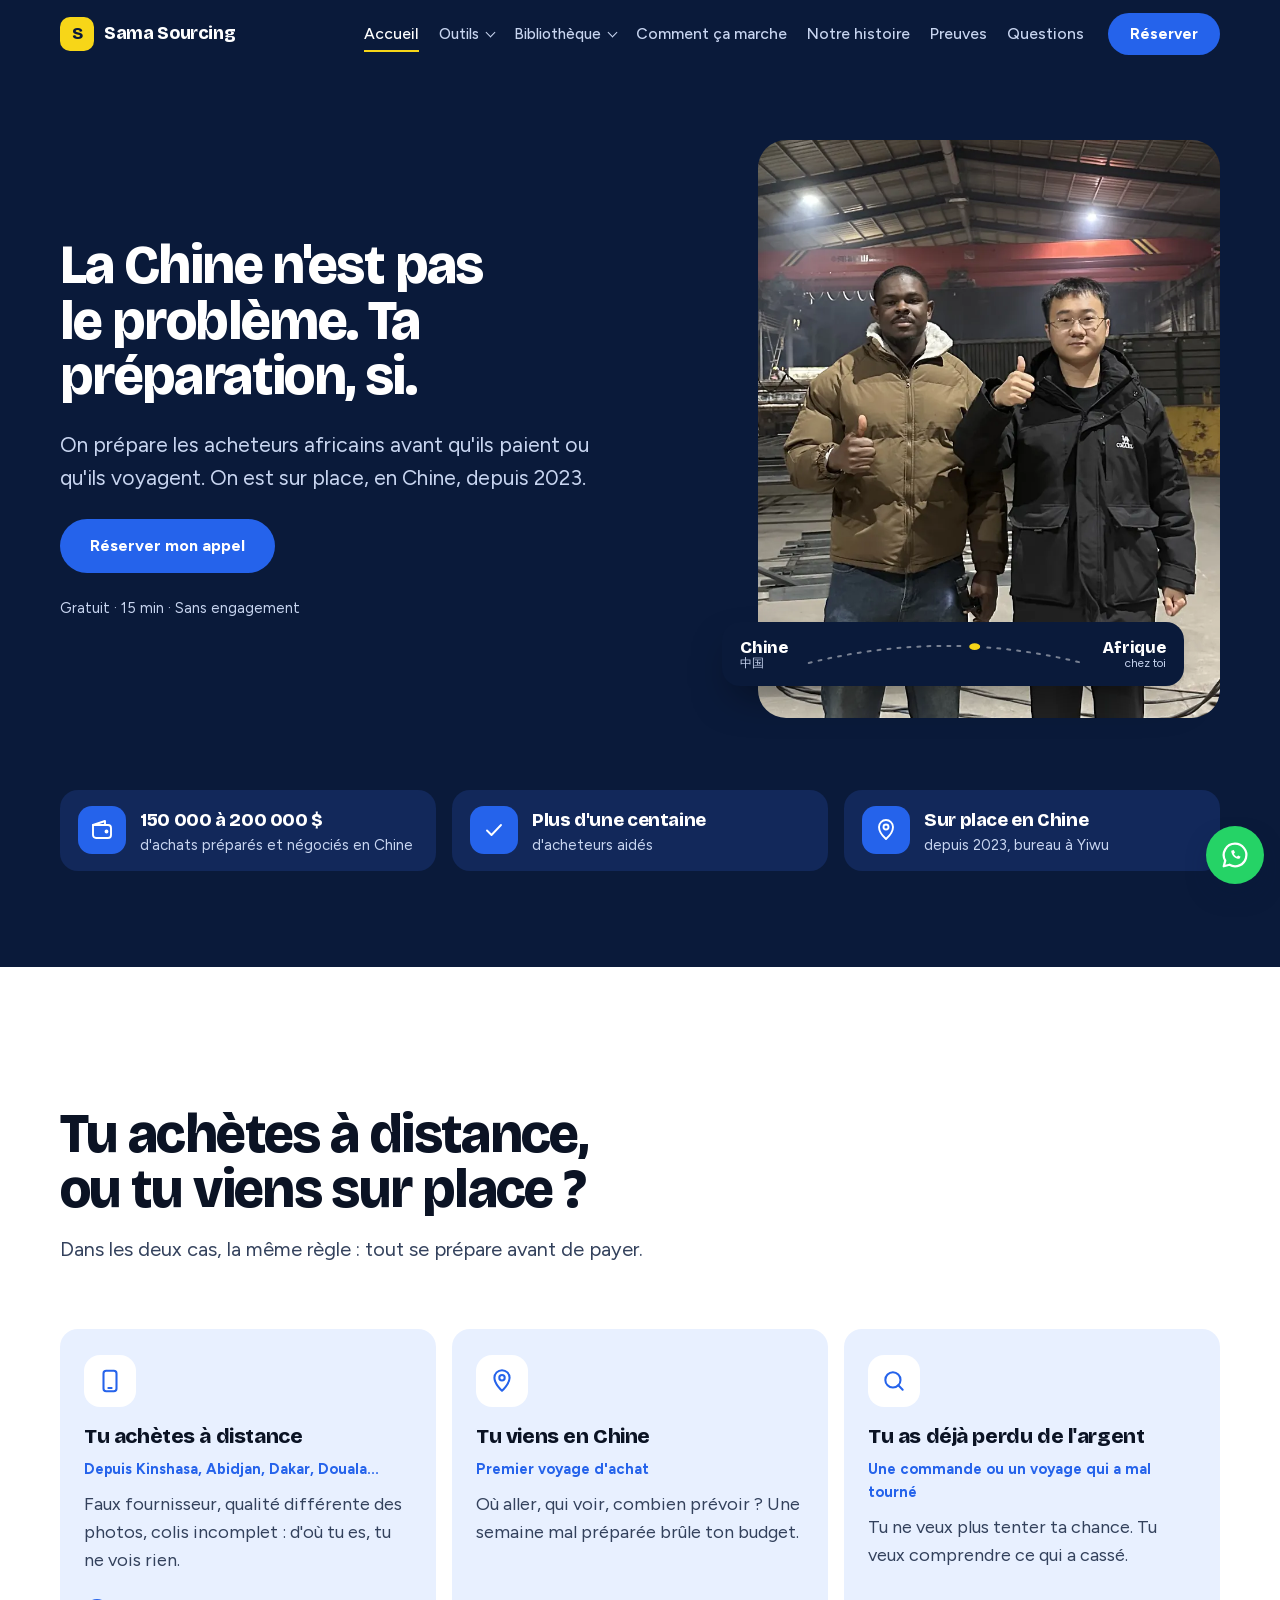
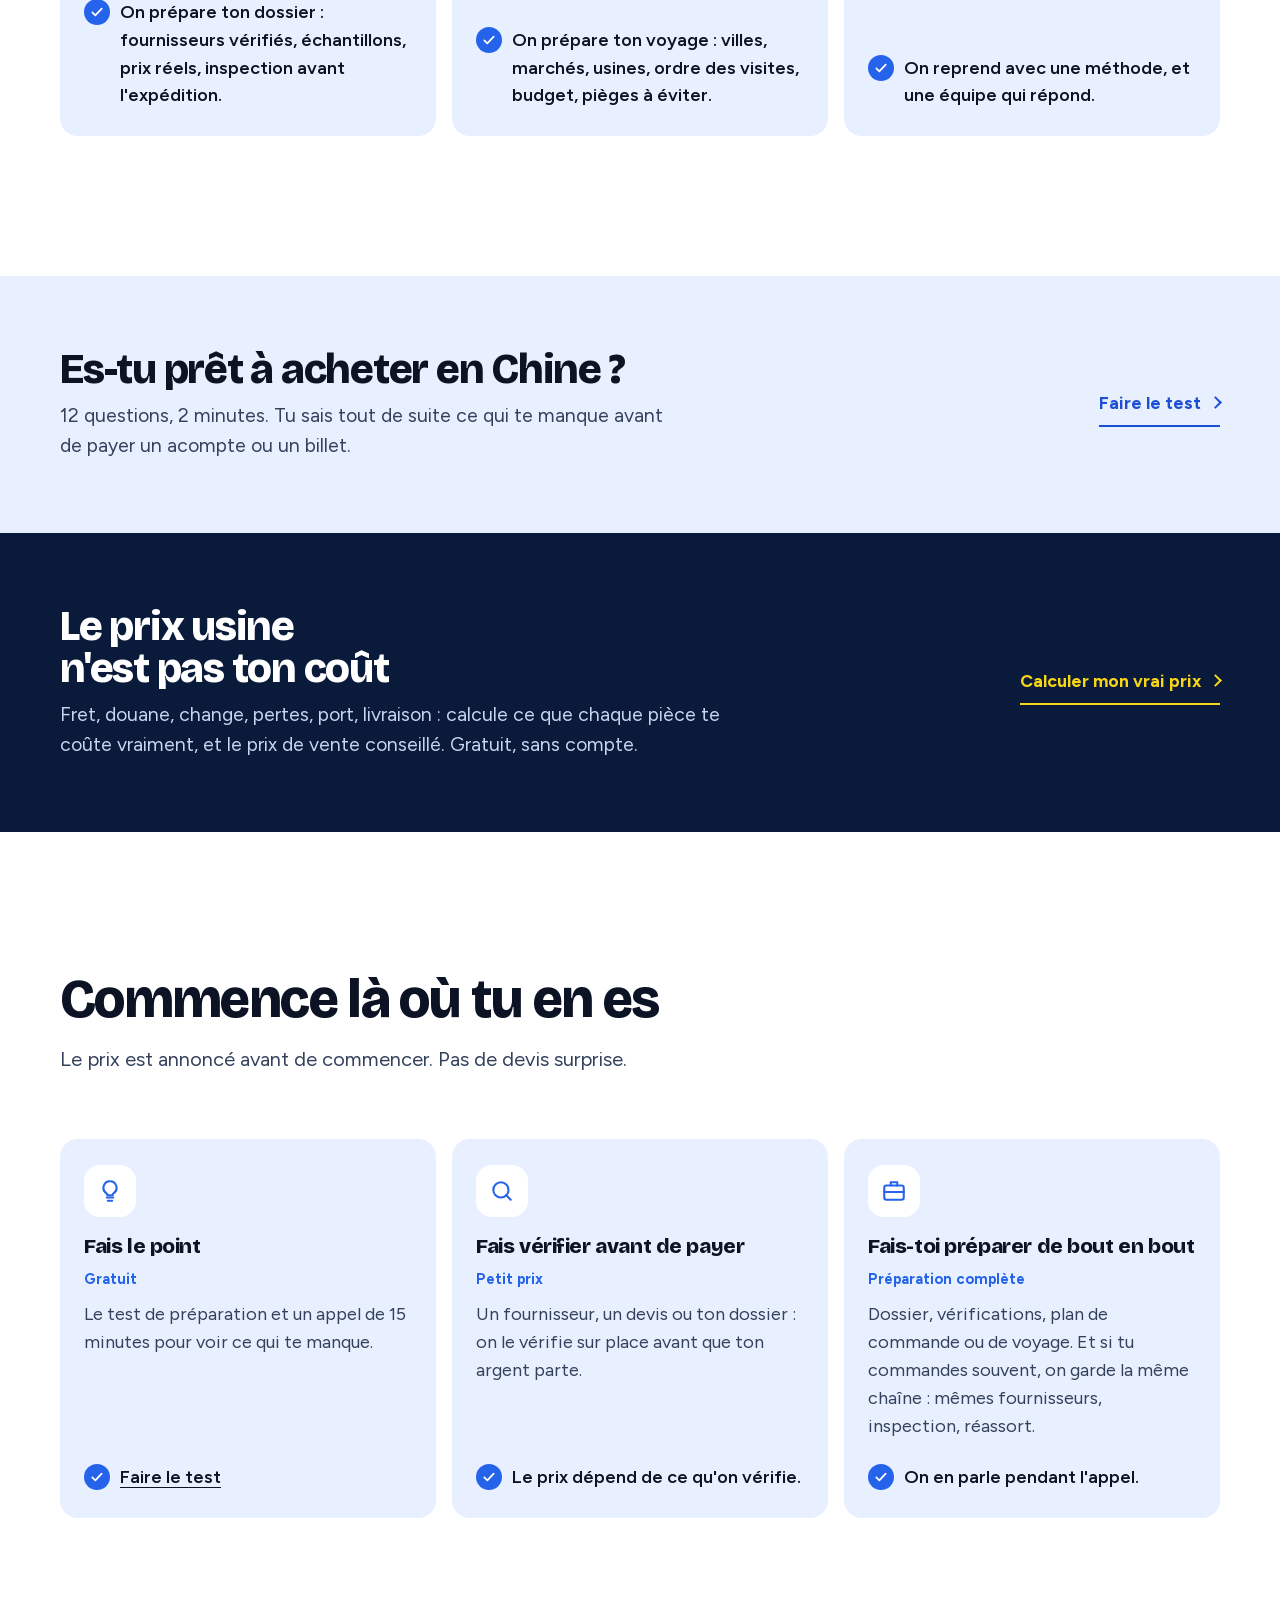
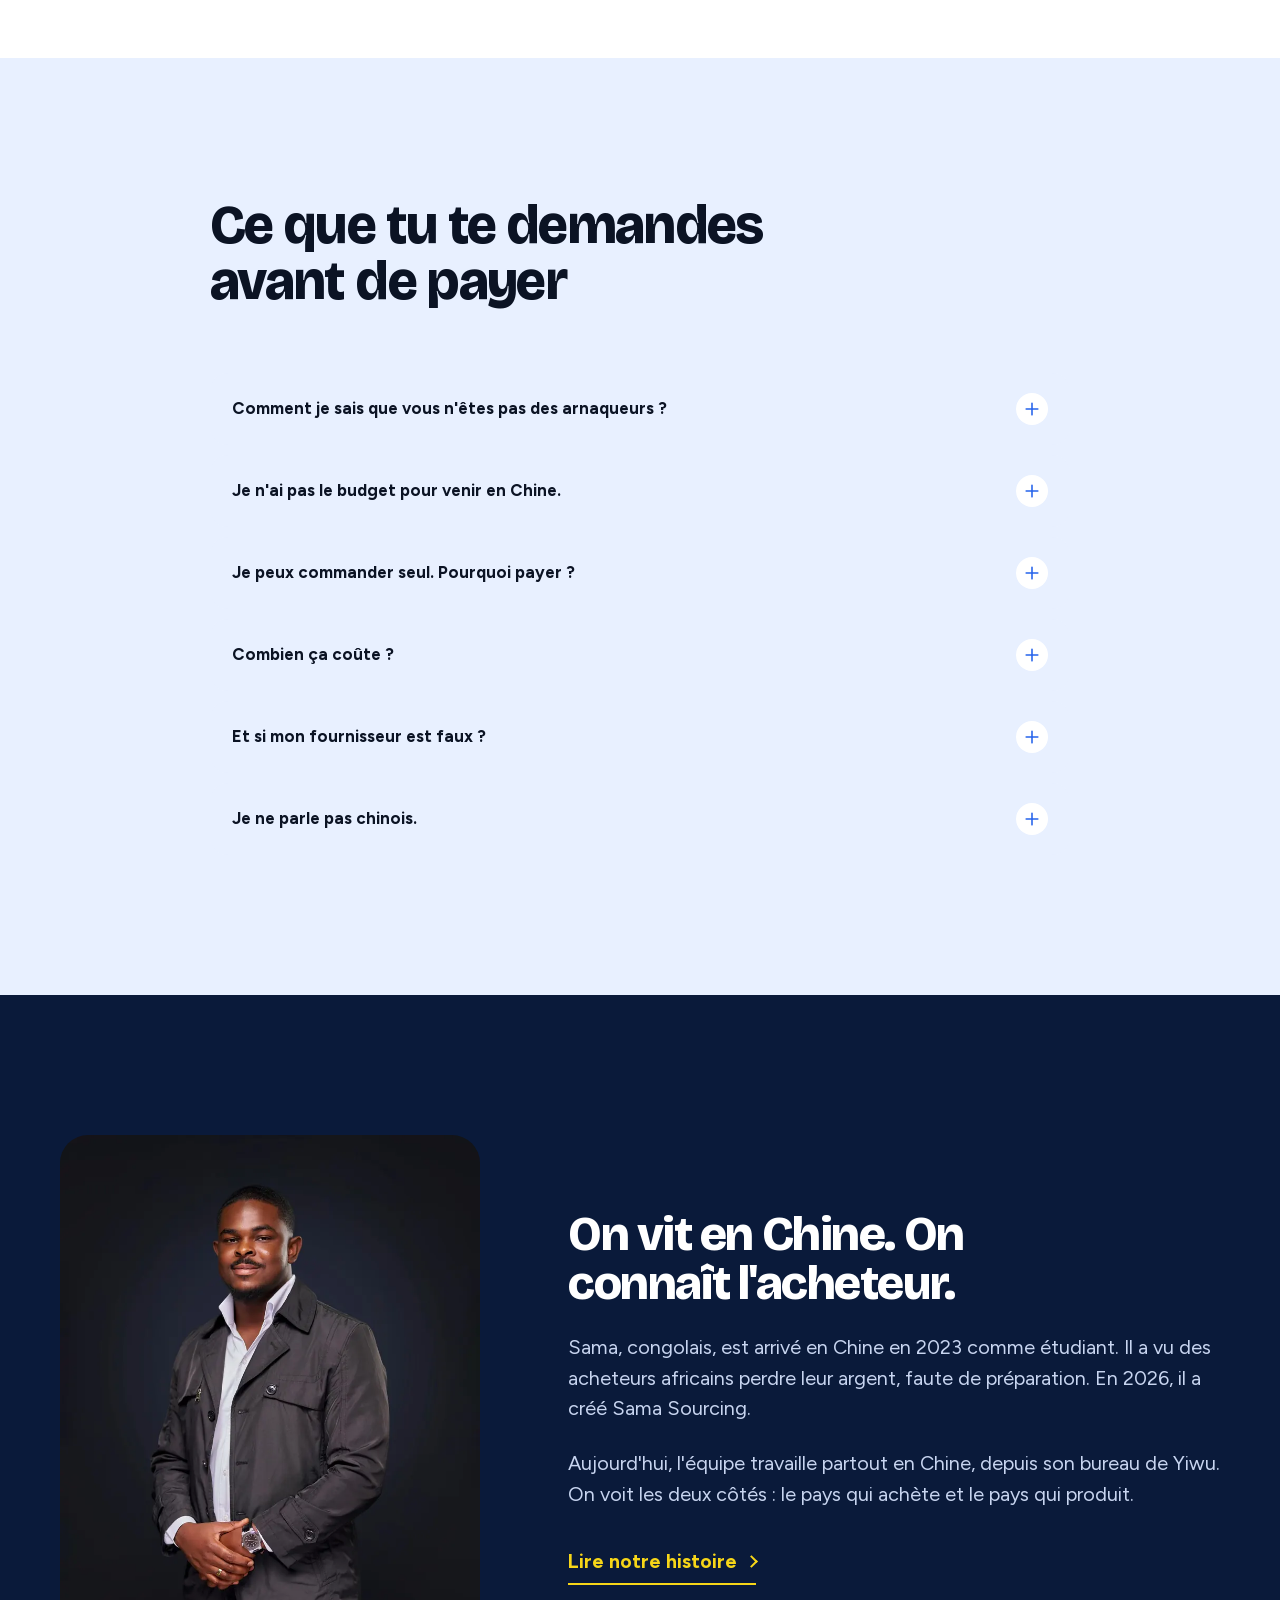
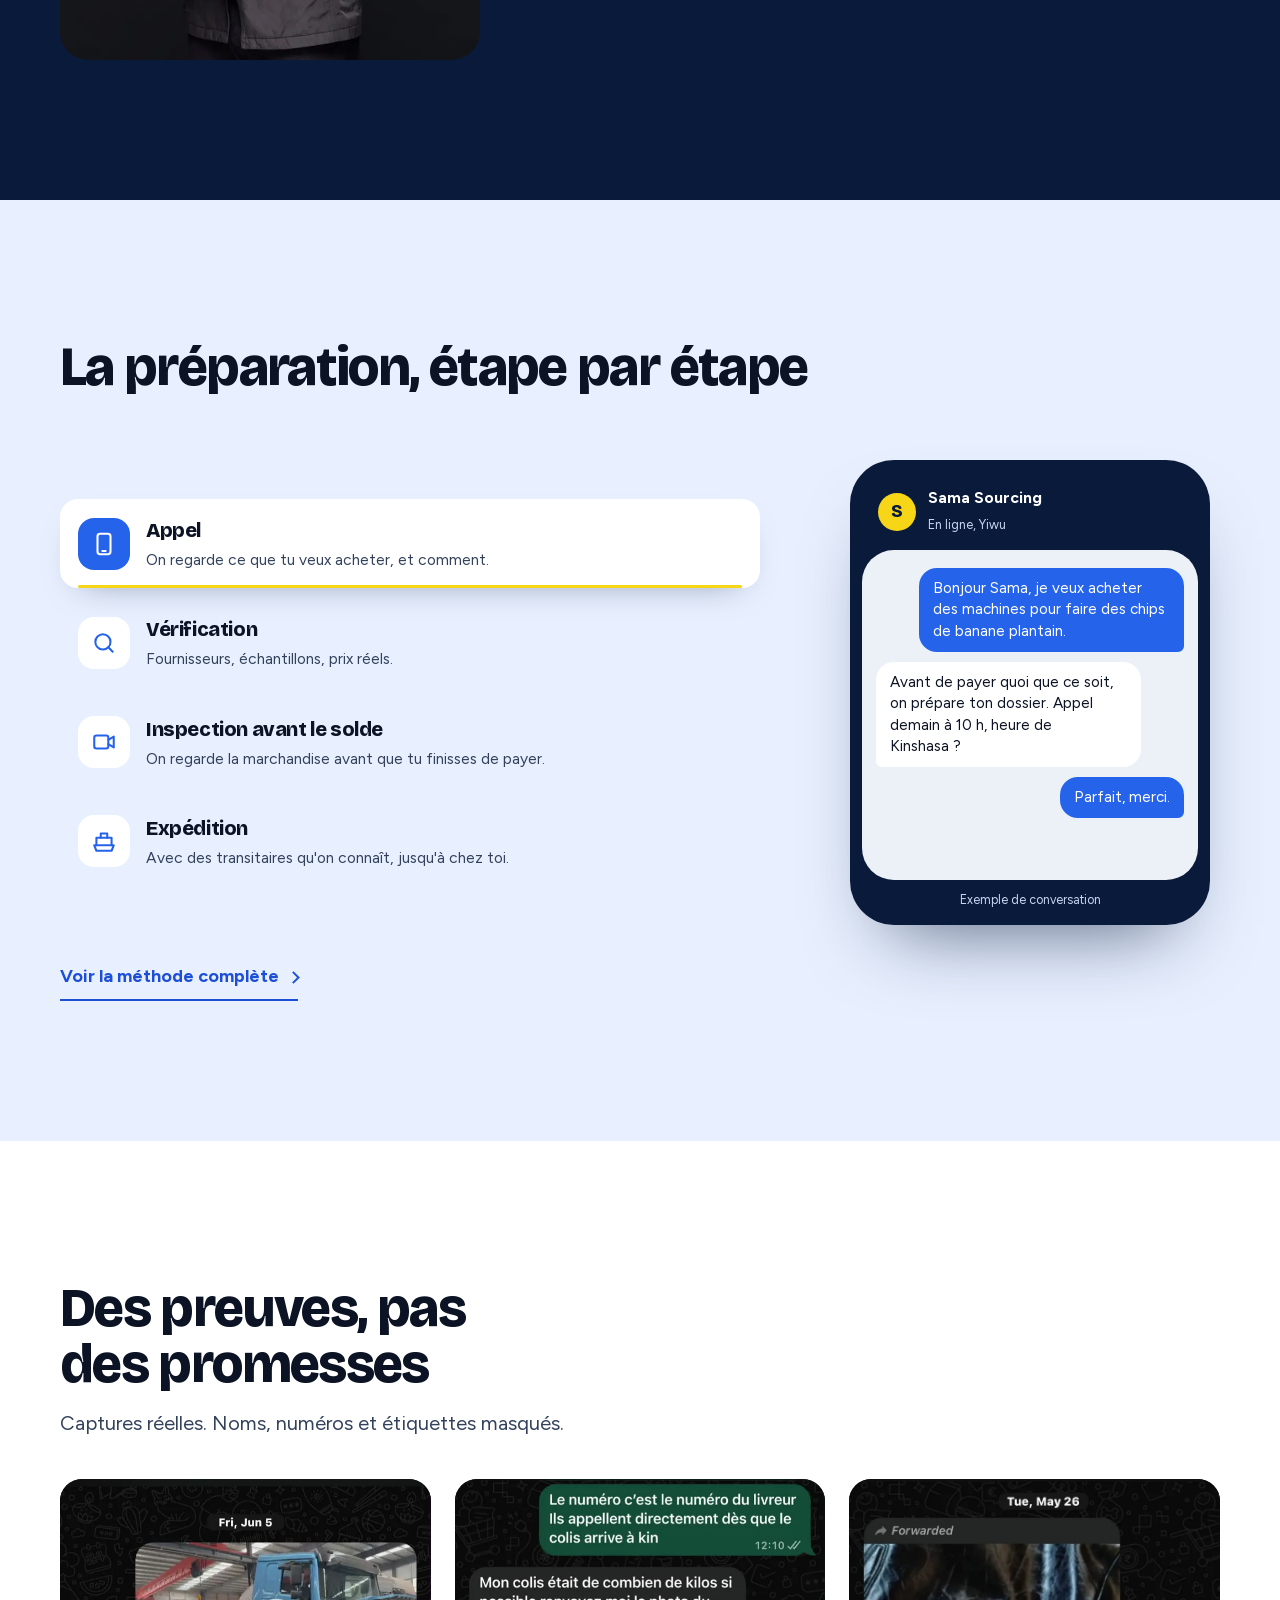
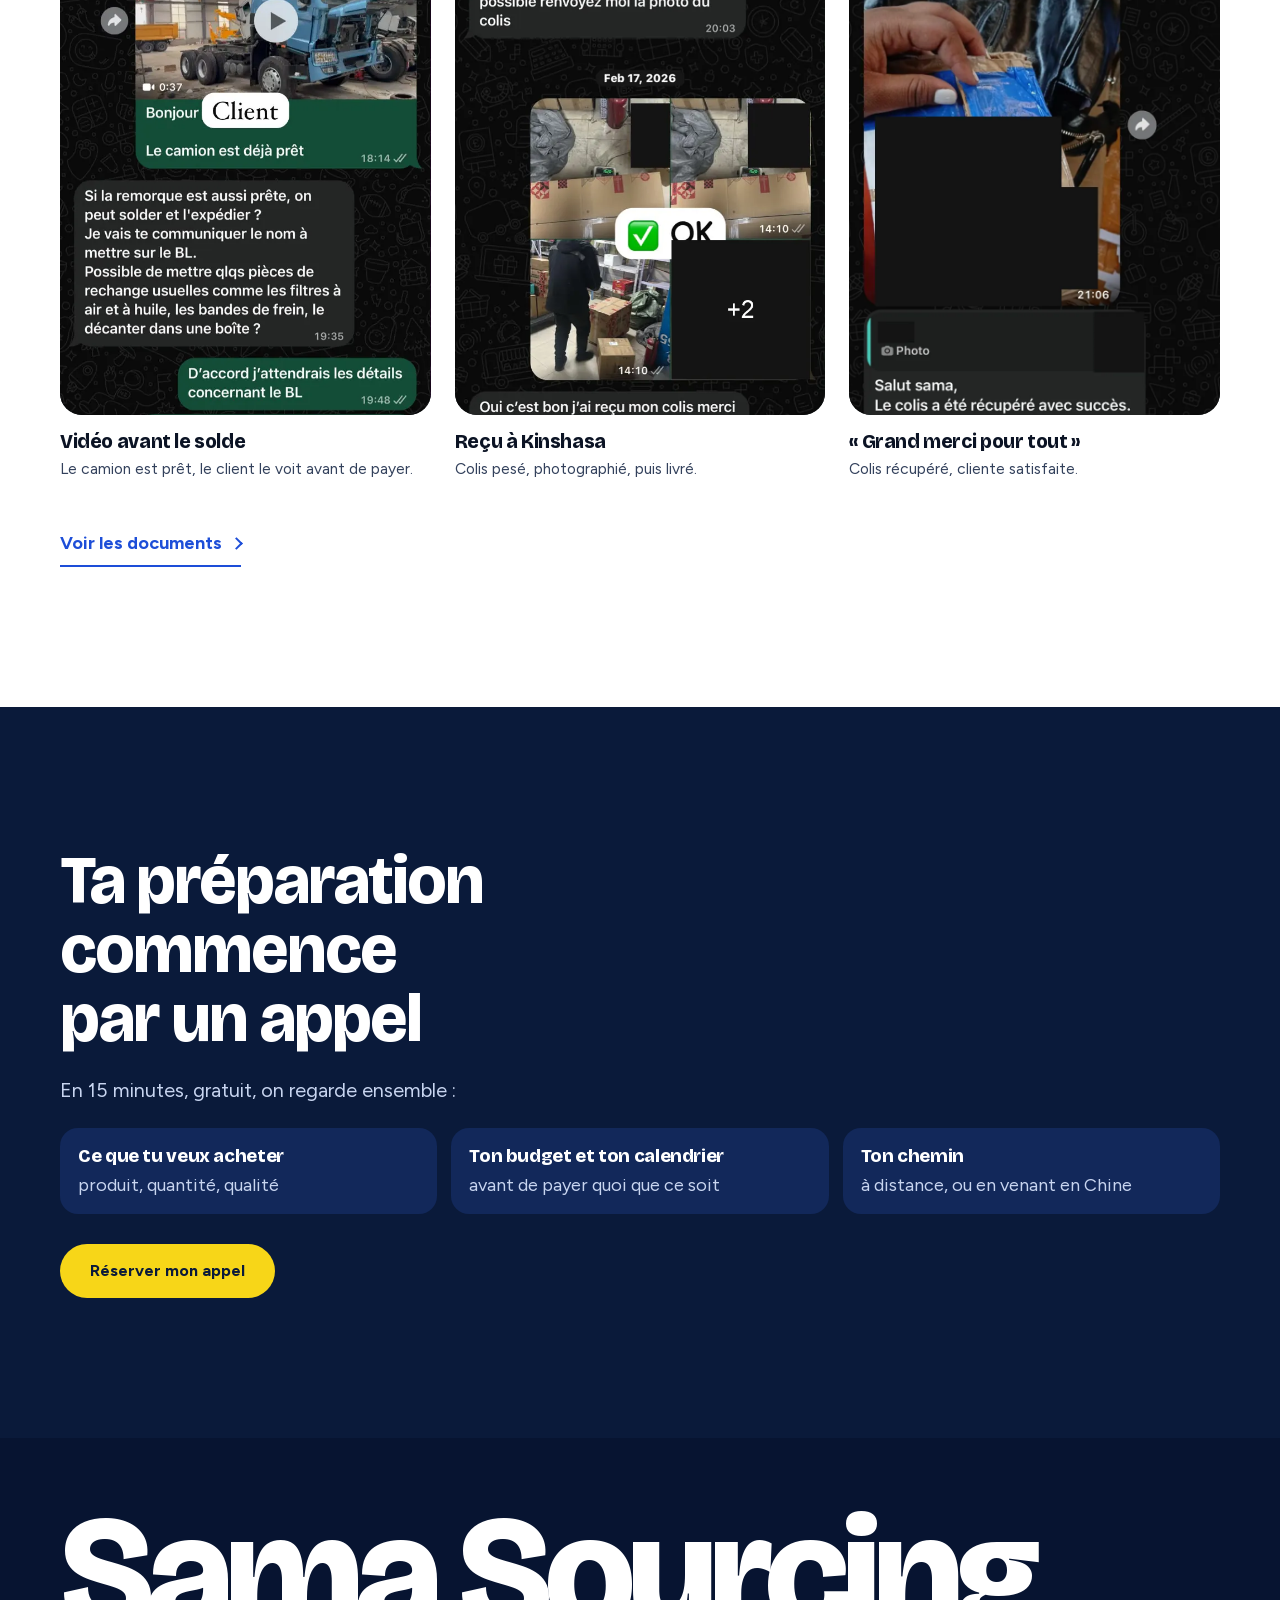
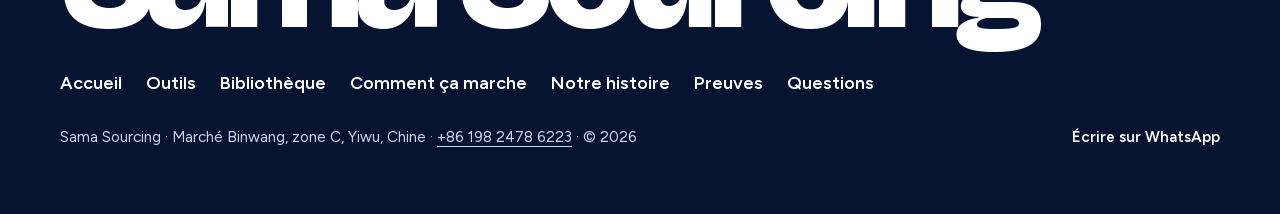
==== commit e74fcfc1: "Menu Bibliothèque + calculatrices simplifiées pour un client non technique Navigation : sept entrées" ====
--- a/index.html
+++ b/index.html
@@ -38,7 +38,7 @@
   <link rel="apple-touch-icon" href="assets/img/apple-touch-icon.png">
   <link rel="manifest" href="manifest.webmanifest">
   <link rel="stylesheet" href="assets/fonts/fonts.css">
-  <link rel="stylesheet" href="assets/css/style.css?v=24">
+  <link rel="stylesheet" href="assets/css/style.css?v=25">
   <link rel="preload" as="image" href="assets/img/hero-800.webp?v=2" imagesrcset="assets/img/hero-800.webp?v=2 800w, assets/img/hero-1600.webp?v=2 1600w" imagesizes="(min-width: 960px) 460px, 100vw">
 
   <script type="application/ld+json">
@@ -248,16 +248,24 @@
       <a class="brand" href="index.html"><span class="brand-mark" aria-hidden="true">S</span>Sama Sourcing</a>
                         <nav class="nav" id="menu" aria-label="Menu principal">
           <a href="index.html" aria-current="page">Accueil</a>
-          <a href="score-de-preparation.html">Le test</a>
         <div class="nav-tools" data-nav-tools>
           <button class="nav-tools-btn" type="button" aria-expanded="false" aria-controls="nav-tools-menu" aria-haspopup="true">
             Outils<span class="nav-tools-caret" aria-hidden="true"></span>
           </button>
           <div class="nav-tools-menu" id="nav-tools-menu" hidden>
-            <a href="calculatrice.html"><span class="nt-title">Vrai prix d’une pièce</span><span class="nt-desc">Produit, fret, douane, change, pertes</span></a>
-            <a href="calcul-transport.html"><span class="nt-title">Transport &amp; CBM</span><span class="nt-desc">Volume, poids taxable, fret maritime ou aérien</span></a>
+            <a href="calculatrice.html"><span class="nt-title">Vrai prix d’une pièce</span><span class="nt-desc">Ce que ta pièce te coûte vraiment</span></a>
+            <a href="calcul-transport.html"><span class="nt-title">Transport &amp; CBM</span><span class="nt-desc">Le fret que le transitaire va facturer</span></a>
+            <a class="nav-tools-all" href="outils.html">Tous les outils</a>
+          </div>
+        </div>
+        <div class="nav-tools" data-nav-tools>
+          <button class="nav-tools-btn" type="button" aria-expanded="false" aria-controls="nav-bib-menu" aria-haspopup="true">
+            Bibliothèque<span class="nav-tools-caret" aria-hidden="true"></span>
+          </button>
+          <div class="nav-tools-menu" id="nav-bib-menu" hidden>
+            <a href="score-de-preparation.html"><span class="nt-title">Le test</span><span class="nt-desc">12 questions, un score sur 10</span></a>
             <a href="documents.html"><span class="nt-title">Documents</span><span class="nt-desc">Guides et PDF à télécharger</span></a>
-            <a class="nav-tools-all" href="outils.html">Tous les outils</a>
+            <a class="nav-tools-all" href="bibliotheque.html">Toute la bibliothèque</a>
           </div>
         </div>
           <a href="comment-ca-marche.html">Comment ça marche</a>
@@ -576,8 +584,8 @@
       <p class="footer-name">Sama Sourcing</p>
                         <ul class="footer-nav" aria-label="Pages">
           <li><a href="index.html" aria-current="page">Accueil</a></li>
-          <li><a href="score-de-preparation.html">Le test</a></li>
           <li><a href="outils.html">Outils</a></li>
+          <li><a href="bibliotheque.html">Bibliothèque</a></li>
           <li><a href="comment-ca-marche.html">Comment ça marche</a></li>
           <li><a href="mon-histoire.html">Notre histoire</a></li>
           <li><a href="preuves.html">Preuves</a></li>
@@ -615,6 +623,6 @@
   </a>
 
   <script src="assets/js/config.js?v=1" defer></script>
-  <script src="assets/js/main.js?v=9" defer></script>
+  <script src="assets/js/main.js?v=11" defer></script>
 </body>
 </html>
--- a/assets/css/style.css
+++ b/assets/css/style.css
@@ -868,7 +868,7 @@
 @media print { .wa-float { display: none; } }
 
 /* ==========================================================================
-   Menu « Outils » + hub outils.html
+   Menus « Outils » et « Bibliothèque » + hubs
    Un seul point d'entrée pour la calculatrice du vrai prix, le calcul de fret
    et la bibliothèque de documents. Le sous-menu est un vrai bouton accessible :
    aria-expanded, fermeture par Échap ou clic extérieur, jamais de lien mort.
@@ -893,22 +893,22 @@
   border-bottom: 1.5px solid currentColor; transform: rotate(45deg); transition: transform 200ms var(--ease-out);
 }
 .nav-tools-btn[aria-expanded="true"] .nav-tools-caret { transform: rotate(-135deg); margin-top: 2px; }
-#nav-tools-menu {
+.nav-tools-menu {
   display: grid; gap: 2px; margin: 6px 0 10px 10px; padding: 4px 0 4px 12px;
   border-left: 2px solid var(--night-2); list-style: none;
 }
-#nav-tools-menu[hidden] { display: none; }
-#nav-tools-menu a {
+.nav-tools-menu[hidden] { display: none; }
+.nav-tools-menu a {
   display: grid; gap: 2px; padding: 9px 6px; border: 0; border-radius: 8px;
   color: var(--paper); font-size: .95rem; font-weight: 700; text-decoration: none;
 }
-#nav-tools-menu a::after { display: none; }
-#nav-tools-menu a:hover { background: rgba(255, 255, 255, .08); color: var(--paper); }
-#nav-tools-menu a[aria-current="page"] { color: var(--yellow); }
+.nav-tools-menu a::after { display: none; }
+.nav-tools-menu a:hover { background: rgba(255, 255, 255, .08); color: var(--paper); }
+.nav-tools-menu a[aria-current="page"] { color: var(--yellow); }
 .nt-title { display: block; line-height: 1.25; }
 .nt-desc { display: block; margin-top: 2px; color: var(--mist-ink); font-size: .8rem; font-weight: 500; line-height: 1.35; }
-#nav-tools-menu .nav-tools-all { margin-top: 4px; color: var(--yellow); font-size: .82rem; font-weight: 700; letter-spacing: .01em; }
-#nav-tools-menu .nav-tools-all:hover { background: none; text-decoration: underline; text-underline-offset: 3px; }
+.nav-tools-menu .nav-tools-all { margin-top: 4px; color: var(--yellow); font-size: .82rem; font-weight: 700; letter-spacing: .01em; }
+.nav-tools-menu .nav-tools-all:hover { background: none; text-decoration: underline; text-underline-offset: 3px; }
 .site-header.menu-open .nav-tools { display: block; }
 .site-header.menu-open .nav-tools-btn { padding: 14px 4px; font-size: 1.1rem; color: var(--paper); border-bottom: 1px solid var(--night-2); }
 .site-header.menu-open .nav-tools-btn::after { display: none; }
@@ -916,17 +916,17 @@
 @media (min-width: 1120px) {
   .nav-tools { display: flex; }
   .nav-tools-btn { padding: 0; font-size: .95rem; color: var(--mist-ink); }
-  #nav-tools-menu {
+  .nav-tools-menu {
     position: absolute; top: calc(100% + 15px); left: -16px; z-index: 70;
     width: 308px; margin: 0; padding: 8px; gap: 2px;
     background: var(--night); border: 1px solid var(--night-2); border-radius: 16px;
     box-shadow: 0 28px 56px -28px rgba(0, 0, 0, .75); animation: nt-in 180ms var(--ease-out);
   }
-  #nav-tools-menu a { padding: 10px 12px; font-size: .95rem; color: var(--paper); }
-  #nav-tools-menu .nav-tools-all { margin-top: 4px; border-top: 1px solid var(--night-2); border-radius: 0 0 8px 8px; padding-top: 12px; }
+  .nav-tools-menu a { padding: 10px 12px; font-size: .95rem; color: var(--paper); }
+  .nav-tools-menu .nav-tools-all { margin-top: 4px; border-top: 1px solid var(--night-2); border-radius: 0 0 8px 8px; padding-top: 12px; }
 }
 @keyframes nt-in { from { opacity: 0; transform: translateY(-6px); } to { opacity: 1; transform: none; } }
-@media (prefers-reduced-motion: reduce) { #nav-tools-menu { animation: none; } }
+@media (prefers-reduced-motion: reduce) { .nav-tools-menu { animation: none; } }
 @media print { .nav-tools { display: none; } }
 
 /* Hub : les trois outils, en cartes cliquables */
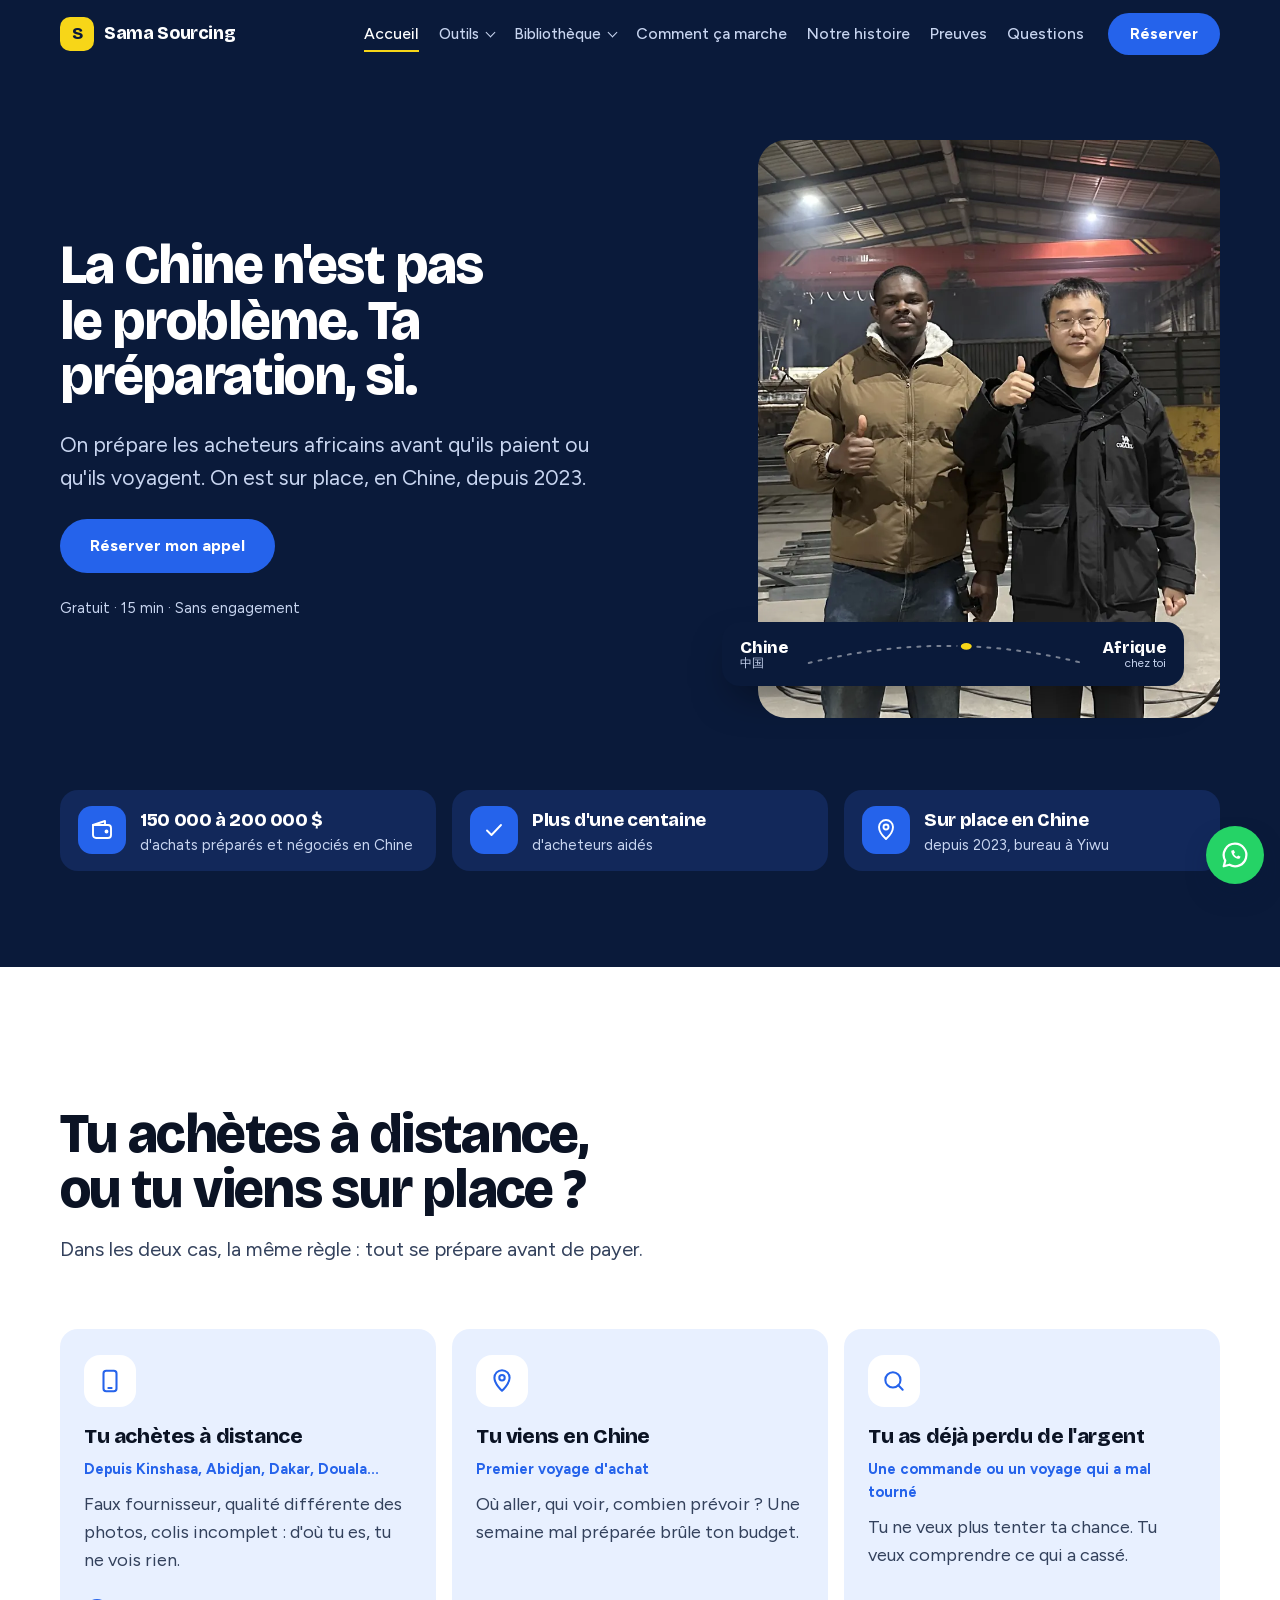
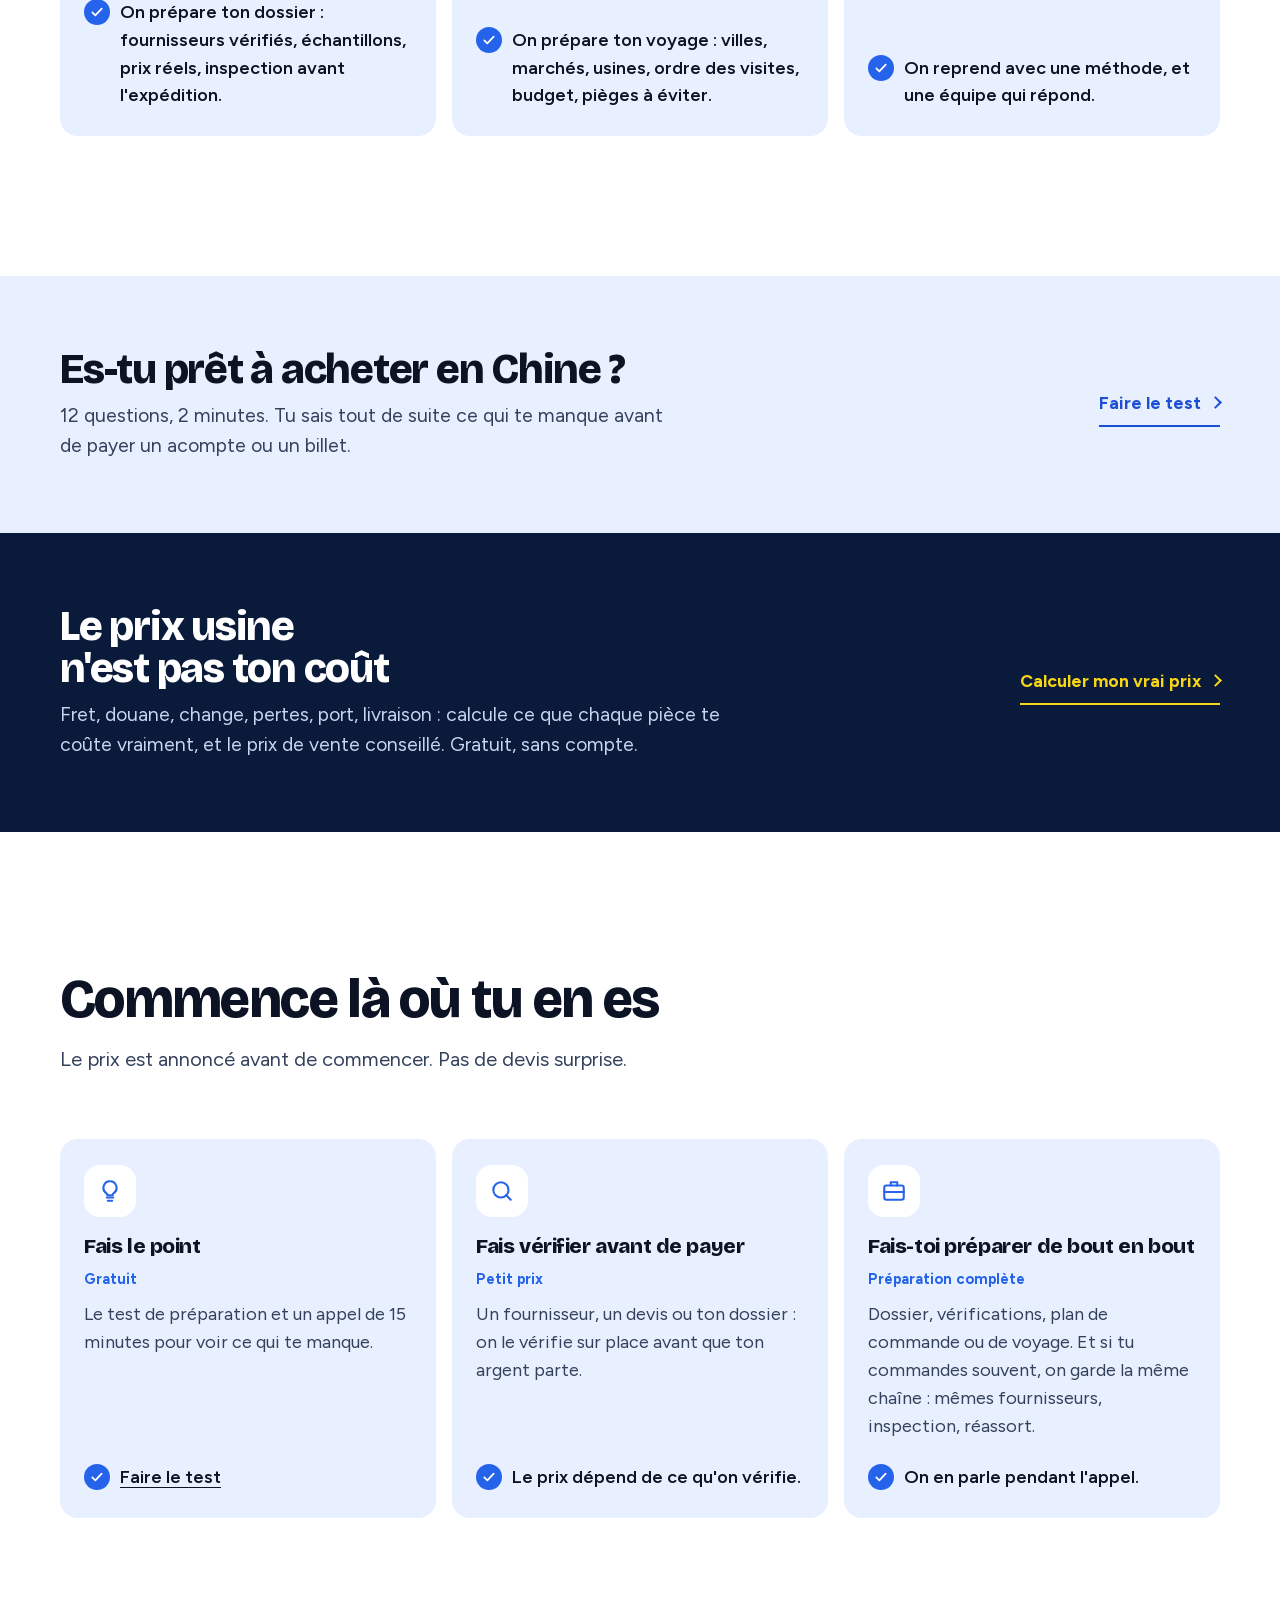
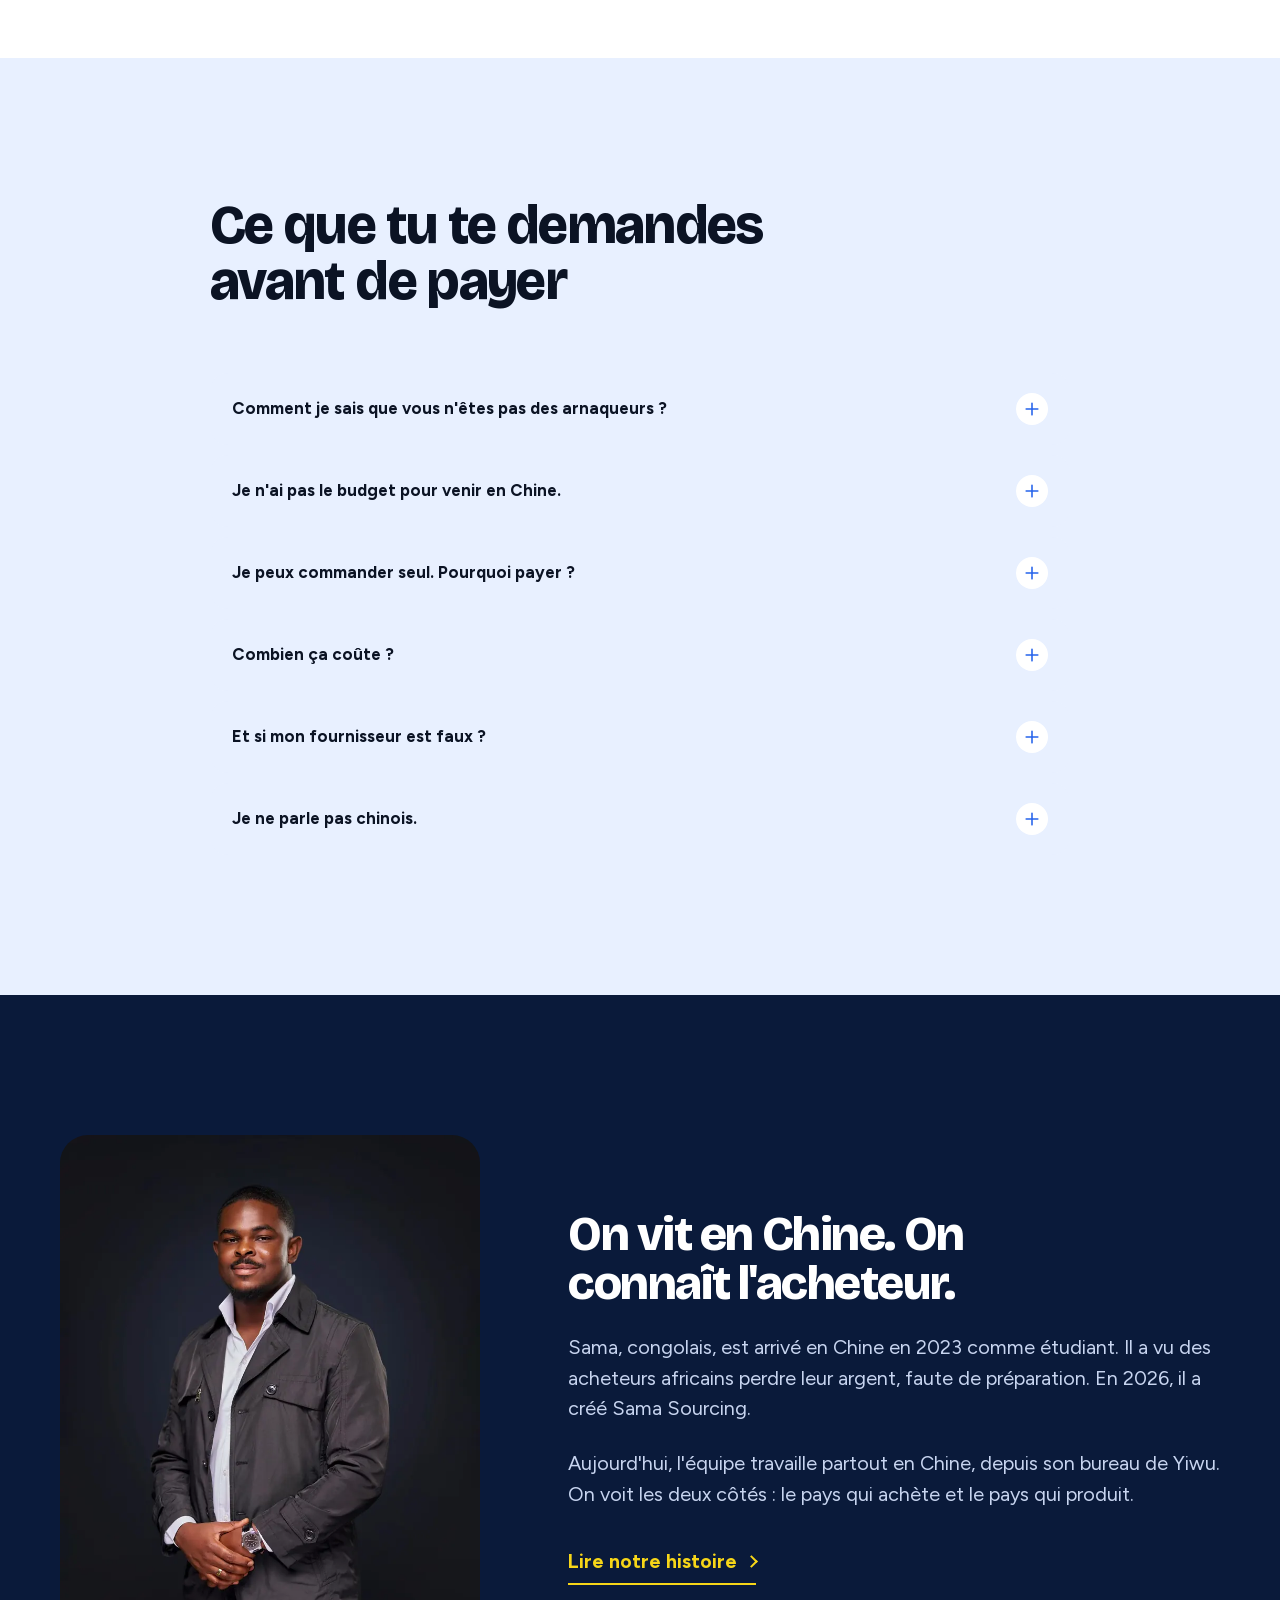
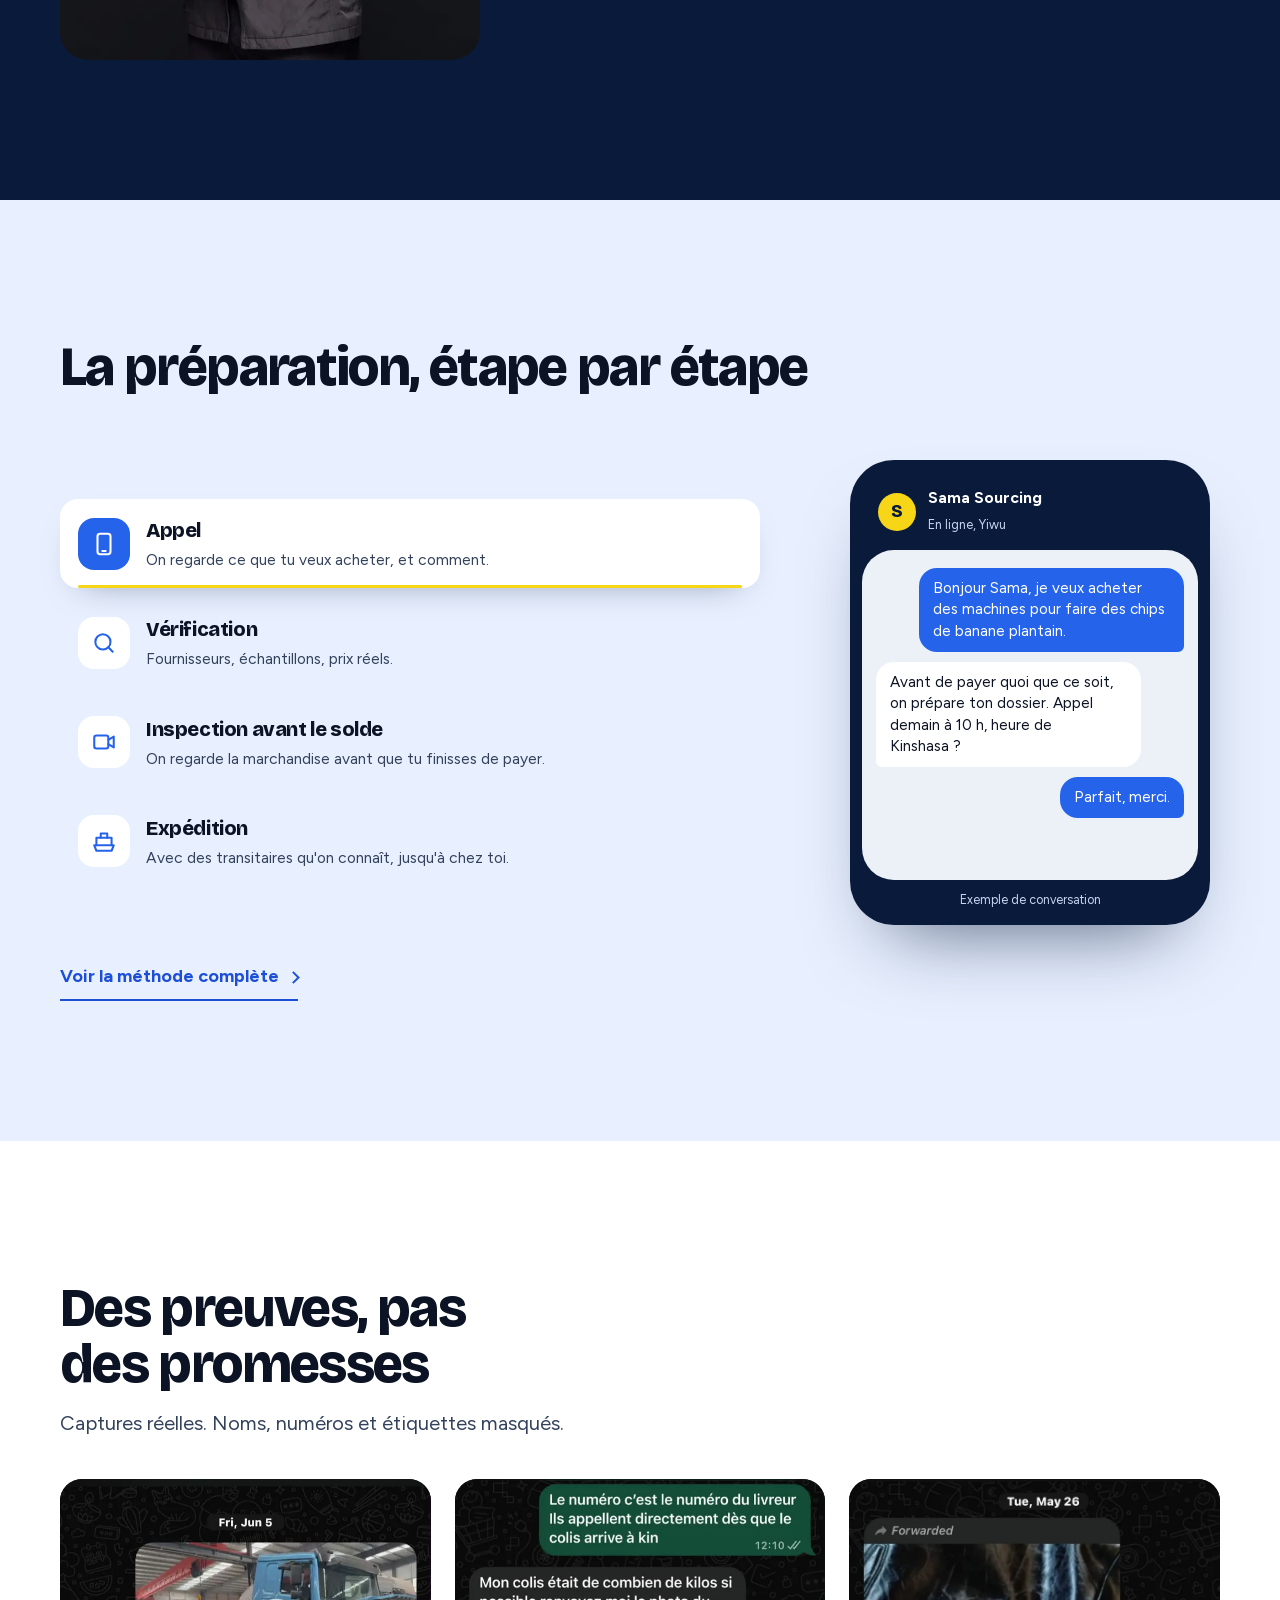
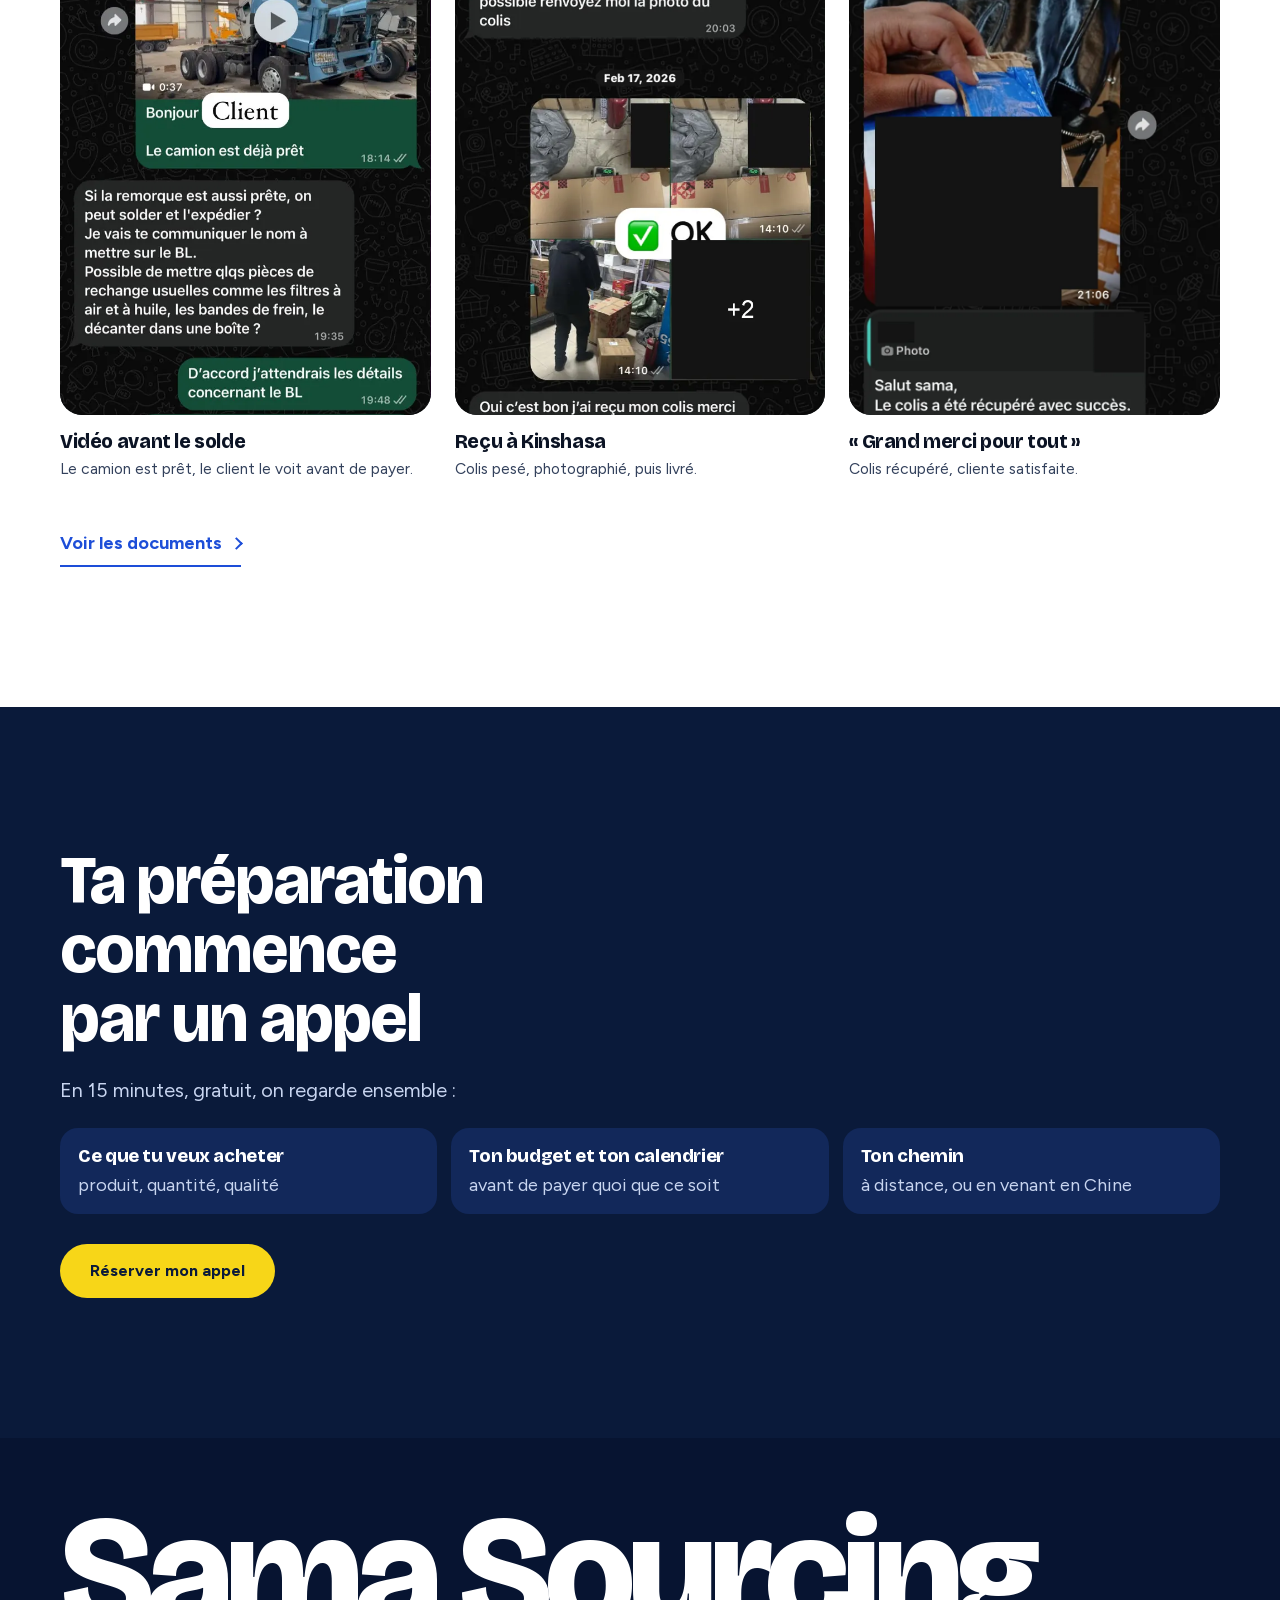
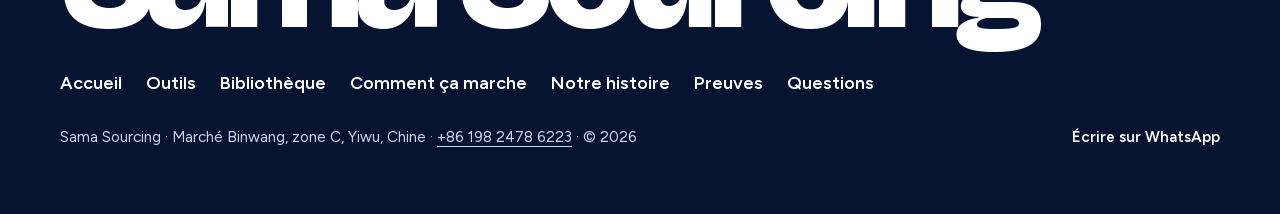
==== commit 65871b11: "Troisieme outil « Marches & taxi » : 29 marches de gros, 6 villes La page marches.html reprend l'app" ====
--- a/index.html
+++ b/index.html
@@ -255,6 +255,7 @@
           <div class="nav-tools-menu" id="nav-tools-menu" hidden>
             <a href="calculatrice.html"><span class="nt-title">Vrai prix d’une pièce</span><span class="nt-desc">Ce que ta pièce te coûte vraiment</span></a>
             <a href="calcul-transport.html"><span class="nt-title">Transport &amp; CBM</span><span class="nt-desc">Le fret que le transitaire va facturer</span></a>
+            <a href="marches.html"><span class="nt-title">Marchés &amp; taxi</span><span class="nt-desc">29 adresses en chinois, à montrer au chauffeur</span></a>
             <a class="nav-tools-all" href="outils.html">Tous les outils</a>
           </div>
         </div>
